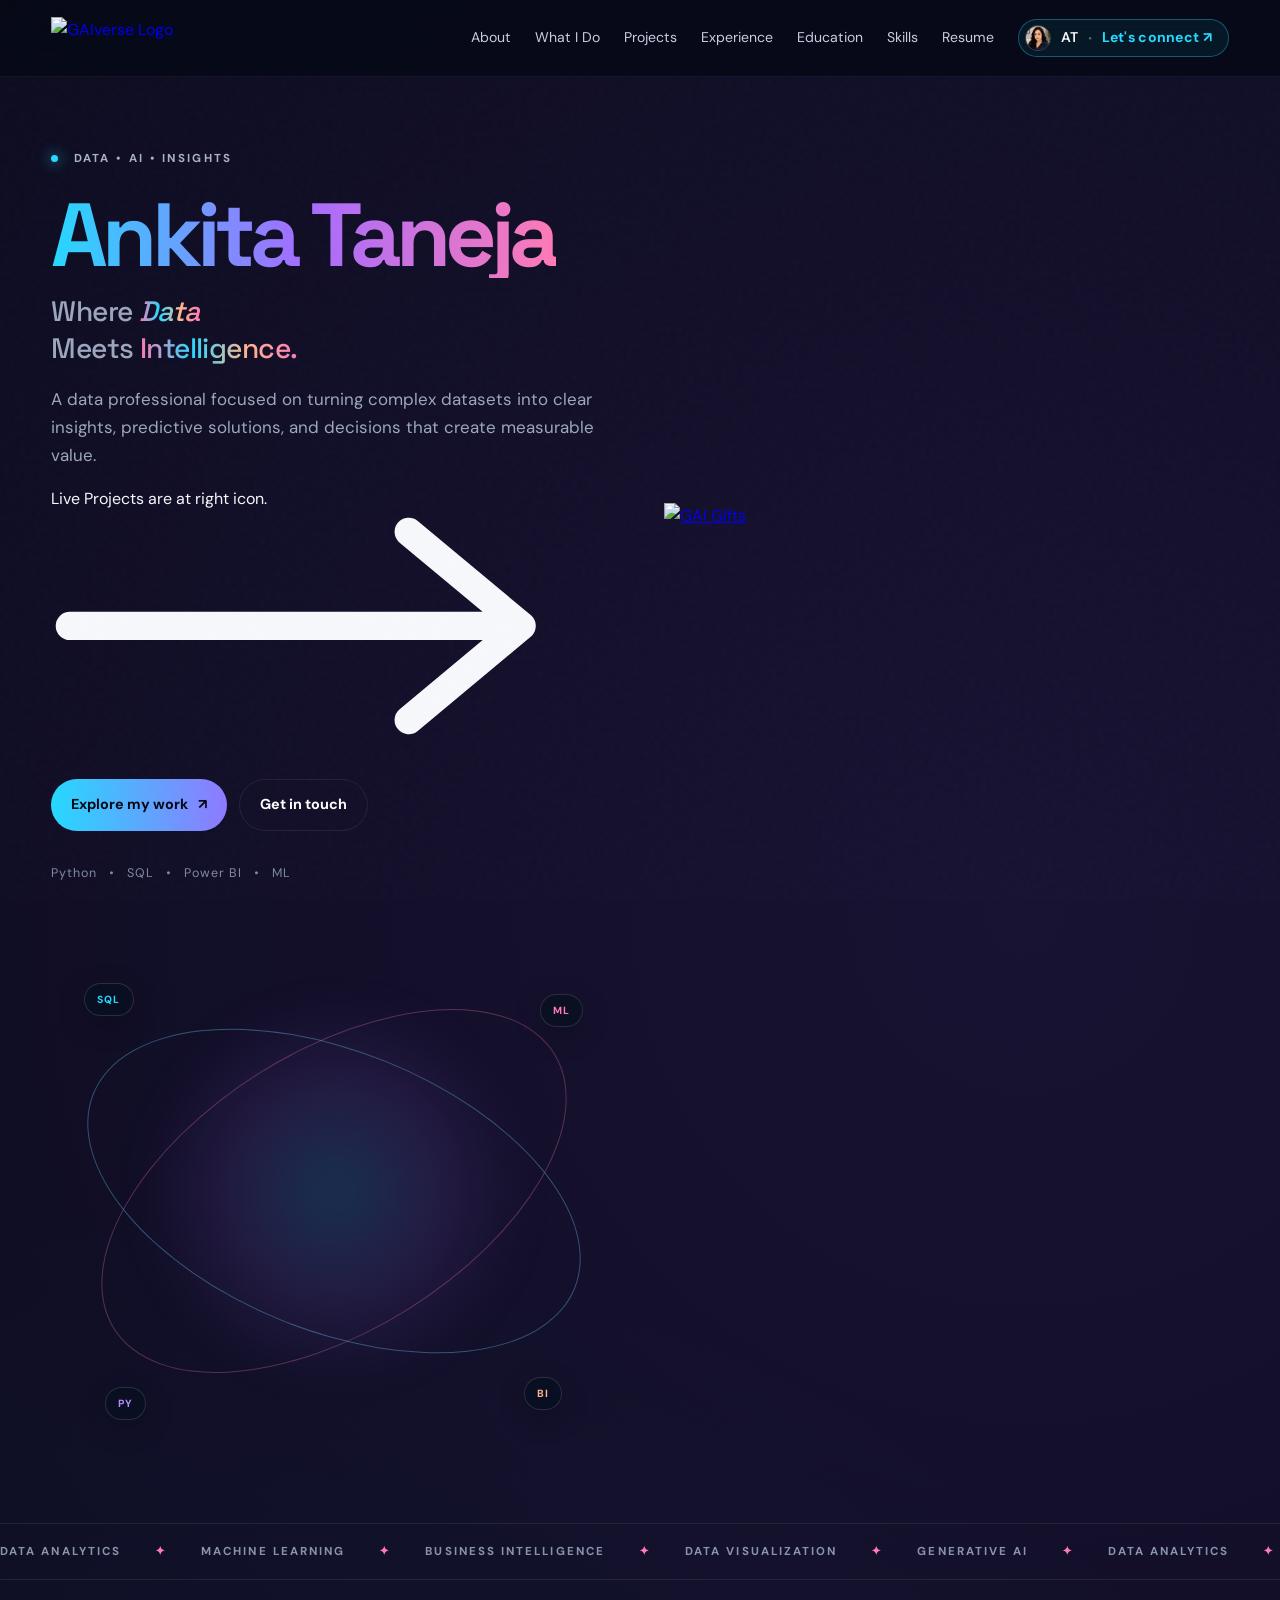
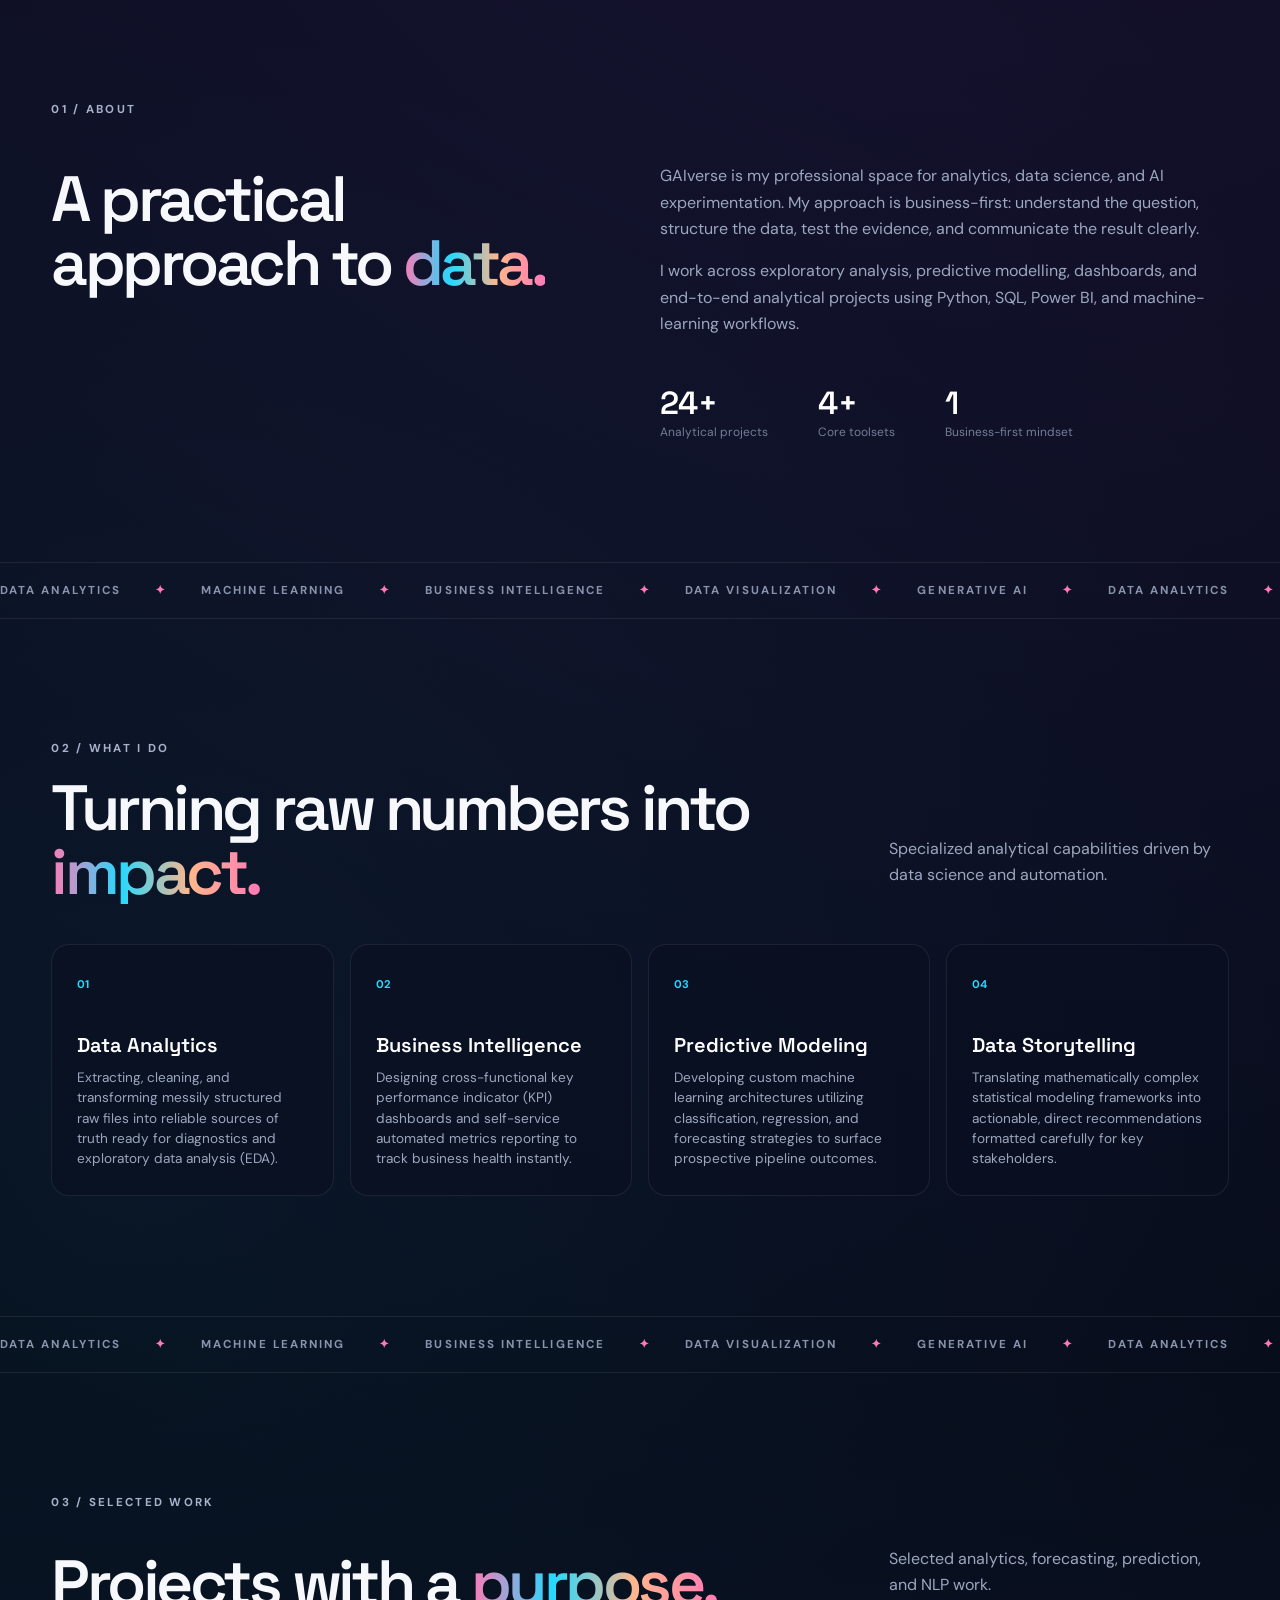
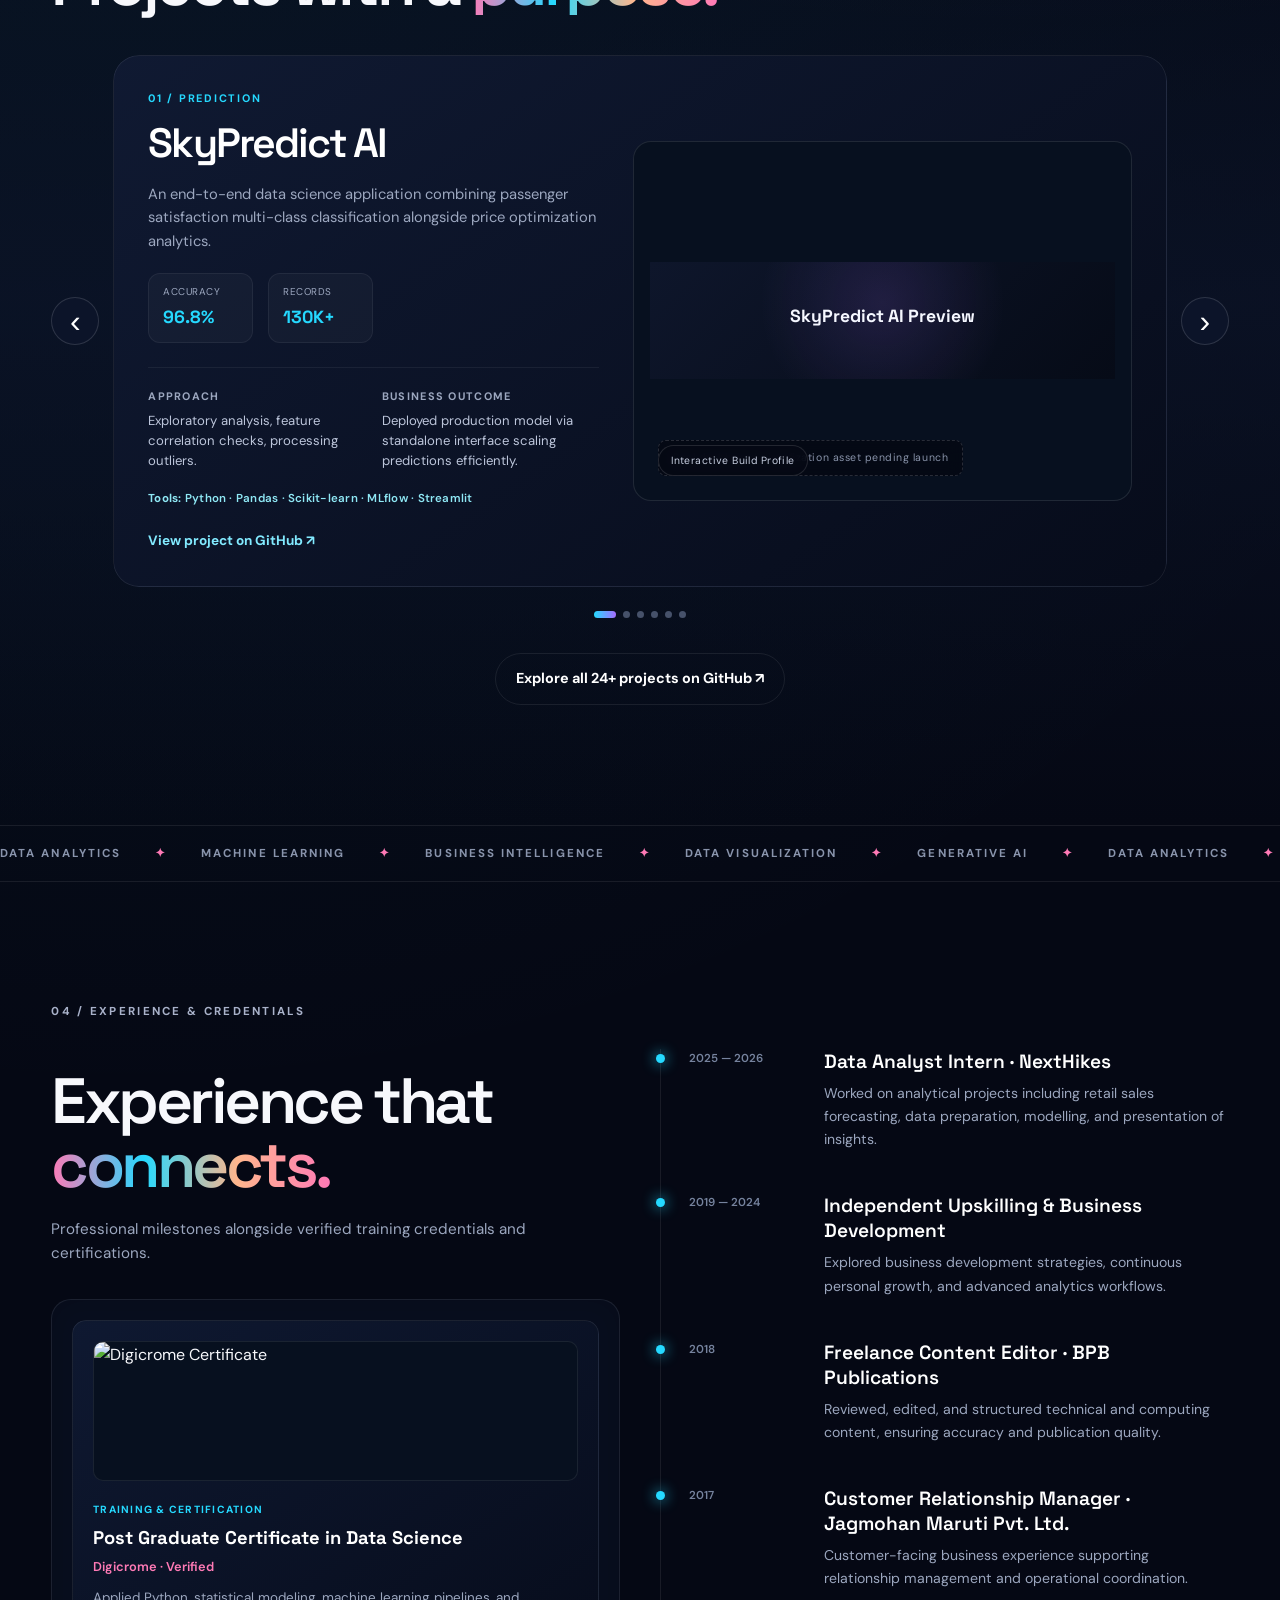
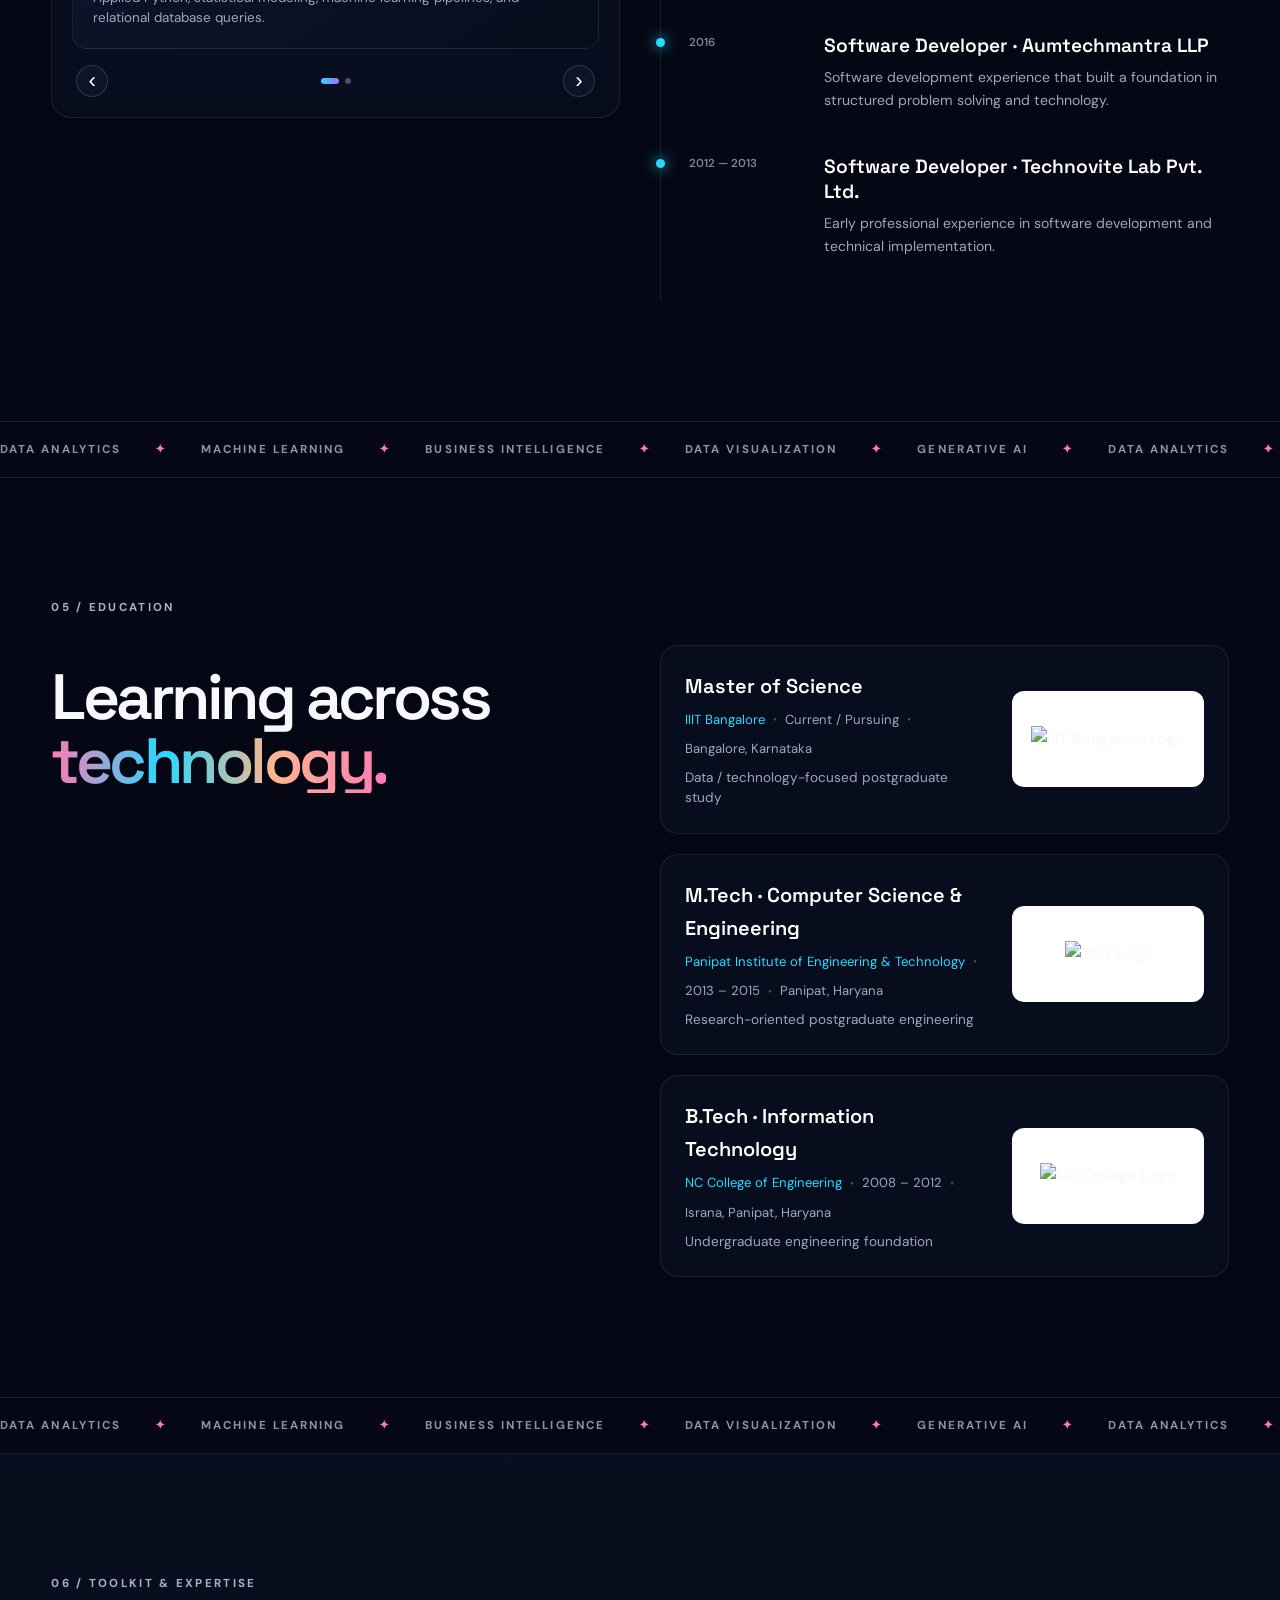
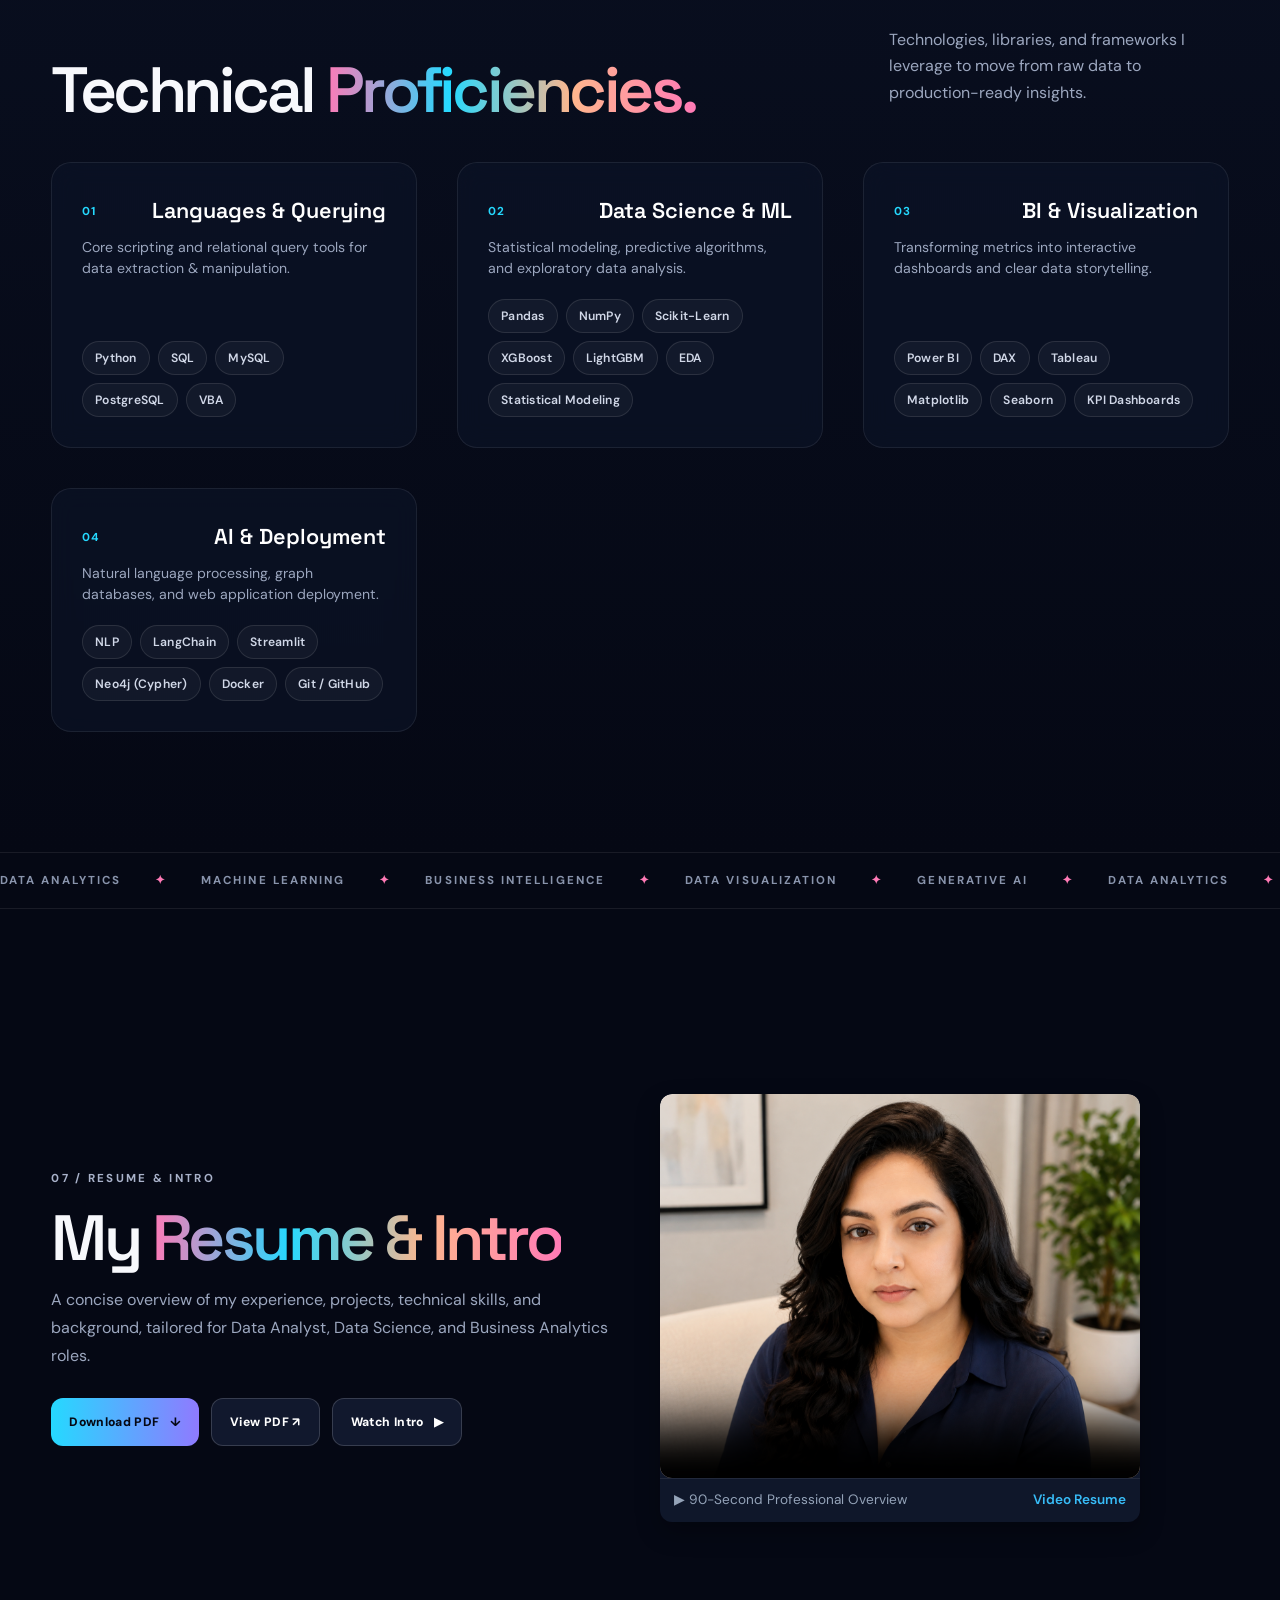
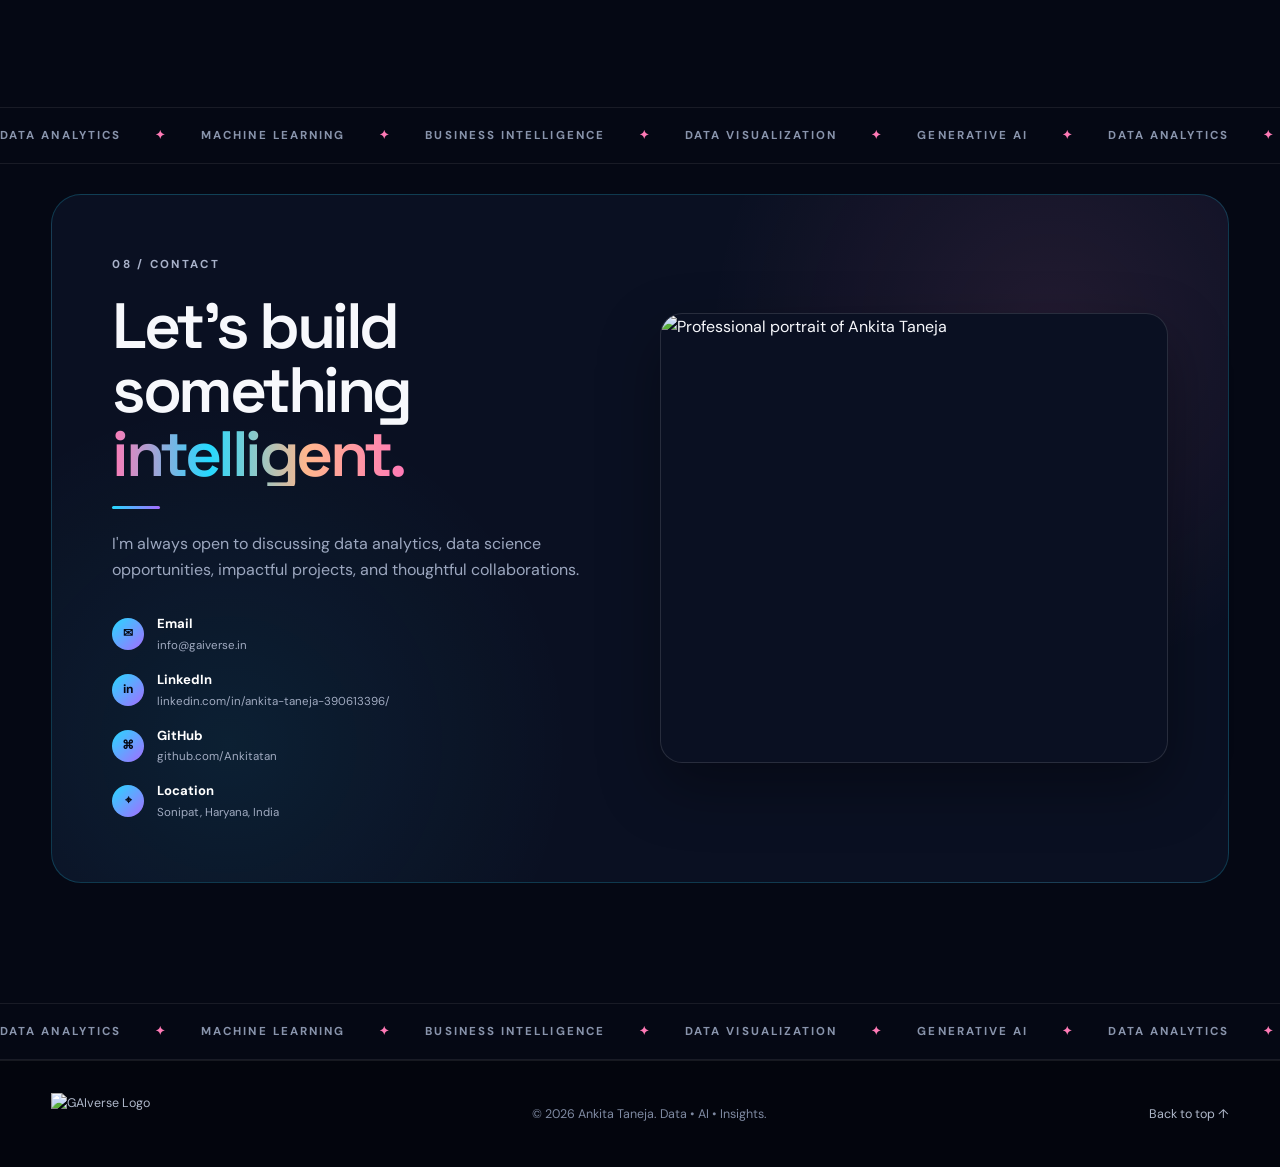
==== mainpage.html @ 0d5dbe92 "Add files via upload" ====
<!doctype html>
<html lang="en">
<head>
  <meta charset="utf-8">
  <meta name="viewport" content="width=device-width, initial-scale=1">
  <title>Ankita Taneja | Data Science & Analytics | GAIverse</title>
  <meta name="description" content="Ankita Taneja — Data Analyst & Data Science professional building 24+ practical analytics, machine learning and business intelligence solutions through GAIverse.">
  <meta name="keywords" content="Ankita Taneja, Data Analyst, Data Scientist, Data Science, Python, SQL, Power BI, Machine Learning, Business Analytics, GAIverse">
  <meta name="author" content="Ankita Taneja">
  <meta name="robots" content="index, follow">
  <link rel="canonical" href="https://gaiverse.in/">
  <meta property="og:type" content="website">
  <meta property="og:title" content="Ankita Taneja | Data Science & Analytics | GAIverse">
  <meta property="og:description" content="Where Data Meets Intelligence — analytics, data science and AI projects by Ankita Taneja.">
  <meta property="og:url" content="https://gaiverse.in/">
  <meta property="og:site_name" content="GAIverse">
  <link rel="icon" href="favicon.svg" type="image/svg+xml">
  <link rel="preconnect" href="https://fonts.googleapis.com">
  <link rel="preconnect" href="https://fonts.gstatic.com" crossorigin>
  <link href="https://fonts.googleapis.com/css2?family=DM+Sans:wght@400;500;600;700&family=Space+Grotesk:wght@400;500;600;700&display=swap" rel="stylesheet">
  <link rel="stylesheet" href="style.css">

  <script type="application/ld+json">
  {
    "@context": "https://schema.org",
    "@type": "Person",
    "name": "Ankita Taneja",
    "url": "https://gaiverse.in/",
    "jobTitle": "Data Analyst & Data Science Professional",
    "headline": "Ankita Taneja | Data Science & Analytics | GAIverse",
    "sameAs": [
      "https://github.com/Ankitatan",
      "https://www.linkedin.com/in/ankita-taneja-390613396/"
    ],
    "knowsAbout": ["Data Analytics", "Data Science", "Python", "SQL", "Power BI", "Machine Learning", "Data Visualization", "Business Analytics"]
  }
  </script>
</head>

<body>
  <div class="noise"></div>

  <!-- Header Navigation -->
  <header class="nav-wrap">
    <nav class="nav container">
      <a class="brand-logo-link" href="#home" aria-label="GAIverse home">
        <img src="assets/gaiverse-wordmark.png" alt="GAIverse Logo" class="brand-logo-img">
      </a>

      <button class="menu-toggle" aria-label="Open menu">☰</button>

      <div class="nav-links">
        <a href="#about">About</a>
        <a href="#services">What I Do</a>
        <a href="#projects">Projects</a>
        <a href="#experience">Experience</a>
        <a href="#education">Education</a>
        <a href="#skills">Skills</a>
        <a href="#resume">Resume</a>

        <!-- Merged Avatar & Connect Button -->
        <a href="#contact" class="nav-connect-pill" aria-label="Connect with Ankita Taneja">
          <img src="ankita-profile.png" alt="Ankita Taneja" class="nav-avatar">
          <span class="nav-user-name">AT</span>
          <span class="nav-divider">•</span>
          <span class="nav-action-label">Let's connect ↗</span>
        </a>
      </div>
    </nav>
  </header>

  <main id="home">
    <!-- Hero Section -->
    <section class="hero container">
      <div class="hero-copy">
        <div class="eyebrow"><span class="pulse"></span> DATA • AI • INSIGHTS</div>
        <h1><span>Ankita Taneja</span></h1>
        <h2>Where <span><i>Data</i></span><br>Meets <span><em>Intelligence.</em></span></h2>
        <p class="hero-lead">
          A data professional focused on turning complex datasets into clear insights, predictive solutions, and decisions that create measurable value.
        </p>
<p class="hero-lead1">
    
    <span>Live Projects are at right icon.</span>
    <span class="project-arrow">
        <svg viewBox="0 0 30 12" xmlns="http://www.w3.org/2000/svg" aria-hidden="true">
            <path d="M1 6 H24 M19 1 L25 6 L19 11"
                  fill="none"
                  stroke="currentColor"
                  stroke-width="1.5"
                  stroke-linecap="round"
                  stroke-linejoin="round"/>
        </svg>
    </span>
</p>
<div class="hero-actions">
          <a class="button primary" href="#projects">Explore my work <span>↗</span></a>
          <a class="button secondary" href="#contact">Get in touch</a>
        </div>
        <div class="hero-meta">
          <span>Python</span><i>•</i><span>SQL</span><i>•</i><span>Power BI</span><i>•</i><span>ML</span>
        </div>
      </div>


    <!-- GAI Gifts Side Button -->
<a href="http://localhost:8501"
   class="gai-gifts-side-btn"
   target="_blank"
   rel="noopener noreferrer">

    <img src="assets/gift-card.gif" alt="GAI Gifts">
</a>

      <!-- Hero Visual -->
      <div class="hero-visual" aria-label="GAIverse data intelligence visual">
        <div class="glow"></div>
        <img src="assets/ankita-portrait.png" alt="Ankita Taneja" class="hero-portrait-layer">
        <div class="data-orbit orbit-one"></div>
        <div class="data-orbit orbit-two"></div>
        <div class="data-node node-1">SQL</div>
        <div class="data-node node-2">ML</div>
        <div class="data-node node-3">BI</div>
        <div class="data-node node-4">PY</div>
      </div>
    </section>

    <!-- Ticker -->
    <section class="ticker">
      <div class="ticker-inner">
        <span>DATA ANALYTICS</span><b>✦</b><span>MACHINE LEARNING</span><b>✦</b><span>BUSINESS INTELLIGENCE</span><b>✦</b><span>DATA VISUALIZATION</span><b>✦</b><span>GENERATIVE AI</span><b>✦</b>
        <span>DATA ANALYTICS</span><b>✦</b><span>MACHINE LEARNING</span><b>✦</b><span>BUSINESS INTELLIGENCE</span><b>✦</b><span>DATA VISUALIZATION</span><b>✦</b><span>GENERATIVE AI</span>
      </div>
    </section>

    <!-- 01: About -->
    <section id="about" class="section container">
      <div class="section-label">01 / ABOUT</div>
      <div class="two-col">
        <div>
          <h2>A practical approach to <span>data.</span></h2>
        </div>
        <div class="about-copy">
          <p>GAIverse is my professional space for analytics, data science, and AI experimentation. My approach is business-first: understand the question, structure the data, test the evidence, and communicate the result clearly.</p>
          <p>I work across exploratory analysis, predictive modelling, dashboards, and end-to-end analytical projects using Python, SQL, Power BI, and machine-learning workflows.</p>
          <div class="stats">
            <div><strong>24+</strong><span>Analytical projects</span></div>
            <div><strong>4+</strong><span>Core toolsets</span></div>
            <div><strong>1</strong><span>Business-first mindset</span></div>
          </div>
        </div>
      </div>
    </section>

    <!-- Ticker -->
    <section class="ticker">
      <div class="ticker-inner">
        <span>DATA ANALYTICS</span><b>✦</b><span>MACHINE LEARNING</span><b>✦</b><span>BUSINESS INTELLIGENCE</span><b>✦</b><span>DATA VISUALIZATION</span><b>✦</b><span>GENERATIVE AI</span><b>✦</b>
        <span>DATA ANALYTICS</span><b>✦</b><span>MACHINE LEARNING</span><b>✦</b><span>BUSINESS INTELLIGENCE</span><b>✦</b><span>DATA VISUALIZATION</span><b>✦</b><span>GENERATIVE AI</span>
      </div>
    </section>

    <!-- 02: What I Do -->
    <section id="services" class="section container">
      <div class="section-label">02 / WHAT I DO</div>
      <div class="section-heading">
        <h2>Turning raw numbers into <span>impact.</span></h2>
        <p>Specialized analytical capabilities driven by data science and automation.</p>
      </div>
      <div class="skill-grid">
        <div class="skill-card"><small>01</small><h3>Data Analytics</h3><p>Extracting, cleaning, and transforming messily structured raw files into reliable sources of truth ready for diagnostics and exploratory data analysis (EDA).</p></div>
        <div class="skill-card"><small>02</small><h3>Business Intelligence</h3><p>Designing cross-functional key performance indicator (KPI) dashboards and self-service automated metrics reporting to track business health instantly.</p></div>
        <div class="skill-card"><small>03</small><h3>Predictive Modeling</h3><p>Developing custom machine learning architectures utilizing classification, regression, and forecasting strategies to surface prospective pipeline outcomes.</p></div>
        <div class="skill-card"><small>04</small><h3>Data Storytelling</h3><p>Translating mathematically complex statistical modeling frameworks into actionable, direct recommendations formatted carefully for key stakeholders.</p></div>
      </div>
    </section>

    <!-- Ticker -->
    <section class="ticker">
      <div class="ticker-inner">
        <span>DATA ANALYTICS</span><b>✦</b><span>MACHINE LEARNING</span><b>✦</b><span>BUSINESS INTELLIGENCE</span><b>✦</b><span>DATA VISUALIZATION</span><b>✦</b><span>GENERATIVE AI</span><b>✦</b>
        <span>DATA ANALYTICS</span><b>✦</b><span>MACHINE LEARNING</span><b>✦</b><span>BUSINESS INTELLIGENCE</span><b>✦</b><span>DATA VISUALIZATION</span><b>✦</b><span>GENERATIVE AI</span>
      </div>
    </section>


    <!-- 03: Projects -->
    <section id="projects" class="section projects-section">
      <div class="container">
        <div class="section-label">03 / SELECTED WORK</div>
        <div class="section-heading">
          <h2>Projects with a <span>purpose.</span></h2>
          <p>Selected analytics, forecasting, prediction, and NLP work.</p>
        </div>
        <div class="project-carousel" aria-label="Project details and dashboard screenshots">
          <button class="carousel-btn prev" id="projectPrevBtn" type="button" aria-label="Previous project">‹</button>
          <div class="carousel-viewport">
            <div class="carousel-track">
              <article class="project-slide project-split" id="dynamic-project-container">
                <!-- Injected via JavaScript -->
              </article>
            </div>
          </div>
          <button class="carousel-btn next" id="projectNextBtn" type="button" aria-label="Next project">›</button>
        </div>
        <div class="carousel-dots" id="projectDots" aria-label="Choose project"></div>

        <div style="text-align: center; margin-top: 35px;">
          <a class="button secondary" href="https://github.com/Ankitatan?tab=repositories" target="_blank" rel="noopener">
            Explore all 24+ projects on GitHub ↗
          </a>
        </div>
      </div>
    </section>

    <!-- Ticker -->
    <section class="ticker">
      <div class="ticker-inner">
        <span>DATA ANALYTICS</span><b>✦</b><span>MACHINE LEARNING</span><b>✦</b><span>BUSINESS INTELLIGENCE</span><b>✦</b><span>DATA VISUALIZATION</span><b>✦</b><span>GENERATIVE AI</span><b>✦</b>
        <span>DATA ANALYTICS</span><b>✦</b><span>MACHINE LEARNING</span><b>✦</b><span>BUSINESS INTELLIGENCE</span><b>✦</b><span>DATA VISUALIZATION</span><b>✦</b><span>GENERATIVE AI</span>
      </div>
    </section>


    <!-- 04: Experience & Credentials -->
    <section id="experience" class="section container">
      <div class="section-label">04 / EXPERIENCE & CREDENTIALS</div>
      <div class="experience-layout">
        <!-- Left Column: Certifications Carousel -->
        <div class="cert-side-pane">
          <h2>Experience that <span>connects.</span></h2>
          <p class="cert-intro-text">Professional milestones alongside verified training credentials and certifications.</p>

          <div class="cert-mini-carousel">
            <div class="cert-carousel-viewport">
              <div class="cert-carousel-track">
                
                <!-- Slide 1: Digicrome -->
                <div class="cert-slide">
                  <div class="cert-card-preview">
                    <div class="cert-img-frame">
                      <img src="images/DataScience.png" alt="Digicrome Certificate" class="cert-preview-img">
                    </div>
                    <span class="cert-badge">TRAINING & CERTIFICATION</span>
                    <h3>Post Graduate Certificate in Data Science</h3>
                    <div class="cert-issuer-line">Digicrome · Verified</div>
                    <p>Applied Python, statistical modeling, machine learning pipelines, and relational database queries.</p>
                  </div>
                </div>

                <!-- Slide 2: NextHikes IT Solutions -->
                <div class="cert-slide">
                  <div class="cert-card-preview">
                    <div class="cert-img-frame">
                      <img src="images/nexthikes.png" alt="NextHikes IT Solutions Certificate" class="cert-preview-img">
                    </div>
                    <span class="cert-badge">TRAINING & CERTIFICATION</span>
                    <h3>Data Science Certification</h3>
                    <div class="cert-issuer-line">NextHikes IT Solutions · Verified</div>
                    <p>Business reporting, exploratory data analysis, predictive modeling workflows, and dashboard engineering.</p>
                  </div>
                </div>

              </div>
            </div>

            <!-- Controls -->
            <div class="cert-carousel-controls">
              <button class="cert-btn prev-cert" id="certPrevBtn" type="button" aria-label="Previous">‹</button>
              <div class="cert-dots" id="certDots">
                <button class="cert-dot active" type="button" data-index="0" aria-label="Slide 1"></button>
                <button class="cert-dot" type="button" data-index="1" aria-label="Slide 2"></button>
              </div>
              <button class="cert-btn next-cert" id="certNextBtn" type="button" aria-label="Next">›</button>
            </div>
          </div>
        </div>

        <!-- Right Column: Career Timeline -->
        <div class="timeline">
          <div class="timeline-item">
            <span class="date">2025 — 2026</span>
            <div>
              <h3>Data Analyst Intern · NextHikes</h3>
              <p>Worked on analytical projects including retail sales forecasting, data preparation, modelling, and presentation of insights.</p>
            </div>
          </div>
          <div class="timeline-item">
            <span class="date">2019 — 2024</span>
            <div>
              <h3>Independent Upskilling & Business Development</h3>
              <p>Explored business development strategies, continuous personal growth, and advanced analytics workflows.</p>
            </div>
          </div>
          <div class="timeline-item">
            <span class="date">2018</span>
            <div>
              <h3>Freelance Content Editor · BPB Publications</h3>
              <p>Reviewed, edited, and structured technical and computing content, ensuring accuracy and publication quality.</p>
            </div>
          </div>
          <div class="timeline-item">
            <span class="date">2017</span>
            <div>
              <h3>Customer Relationship Manager · Jagmohan Maruti Pvt. Ltd.</h3>
              <p>Customer-facing business experience supporting relationship management and operational coordination.</p>
            </div>
          </div>
          <div class="timeline-item">
            <span class="date">2016</span>
            <div>
              <h3>Software Developer · Aumtechmantra LLP</h3>
              <p>Software development experience that built a foundation in structured problem solving and technology.</p>
            </div>
          </div>
          <div class="timeline-item">
            <span class="date">2012 — 2013</span>
            <div>
              <h3>Software Developer · Technovite Lab Pvt. Ltd.</h3>
              <p>Early professional experience in software development and technical implementation.</p>
            </div>
          </div>
        </div>
      </div>
    </section>

<!-- Ticker -->
    <section class="ticker">
      <div class="ticker-inner">
        <span>DATA ANALYTICS</span><b>✦</b><span>MACHINE LEARNING</span><b>✦</b><span>BUSINESS INTELLIGENCE</span><b>✦</b><span>DATA VISUALIZATION</span><b>✦</b><span>GENERATIVE AI</span><b>✦</b>
        <span>DATA ANALYTICS</span><b>✦</b><span>MACHINE LEARNING</span><b>✦</b><span>BUSINESS INTELLIGENCE</span><b>✦</b><span>DATA VISUALIZATION</span><b>✦</b><span>GENERATIVE AI</span>
      </div>
    </section>



    <!-- 05: Education -->
    <section id="education" class="section education container">
      <div class="section-label">05 / EDUCATION</div>
      <div class="education-grid">
        <div>
          <h2>Learning across <span>technology.</span></h2>
        </div>
        <div class="edu-table">
          <!-- Row 1: IIIT Bangalore -->
          <div class="edu-row">
            <div class="edu-left-cell">
              <h3 class="edu-degree">Master of Science</h3>
              <div class="edu-meta-line">
                <span class="edu-college">IIIT Bangalore</span>
                <span class="edu-sep">•</span>
                <span class="edu-batch">Current / Pursuing</span>
                <span class="edu-sep">•</span>
                <span class="edu-loc">Bangalore, Karnataka</span>
              </div>
              <p class="edu-desc">Data / technology-focused postgraduate study</p>
            </div>
            <div class="edu-right-cell">
              <div class="edu-logo-wrapper">
                <img src="assets/iiitb-logo.png" alt="IIIT Bangalore Logo" class="edu-inst-logo">
              </div>
            </div>
          </div>

          <!-- Row 2: M.Tech -->
          <div class="edu-row">
            <div class="edu-left-cell">
              <h3 class="edu-degree">M.Tech · Computer Science & Engineering</h3>
              <div class="edu-meta-line">
                <span class="edu-college">Panipat Institute of Engineering & Technology</span>
                <span class="edu-sep">•</span>
                <span class="edu-batch">2013 – 2015</span>
                <span class="edu-sep">•</span>
                <span class="edu-loc">Panipat, Haryana</span>
              </div>
              <p class="edu-desc">Research-oriented postgraduate engineering</p>
            </div>
            <div class="edu-right-cell">
              <div class="edu-logo-wrapper">
                <img src="assets/piet-logo.png" alt="PIET Logo" class="edu-inst-logo">
              </div>
            </div>
          </div>

          <!-- Row 3: B.Tech -->
          <div class="edu-row">
            <div class="edu-left-cell">
              <h3 class="edu-degree">B.Tech · Information Technology</h3>
              <div class="edu-meta-line">
                <span class="edu-college">NC College of Engineering</span>
                <span class="edu-sep">•</span>
                <span class="edu-batch">2008 – 2012</span>
                <span class="edu-sep">•</span>
                <span class="edu-loc">Israna, Panipat, Haryana</span>
              </div>
              <p class="edu-desc">Undergraduate engineering foundation</p>
            </div>
            <div class="edu-right-cell">
              <div class="edu-logo-wrapper">
                <img src="assets/NCIT-logo.png" alt="NC College Logo" class="edu-inst-logo">
              </div>
            </div>
          </div>
        </div>
      </div>
    </section>

    <!-- Ticker -->
    <section class="ticker">
      <div class="ticker-inner">
        <span>DATA ANALYTICS</span><b>✦</b><span>MACHINE LEARNING</span><b>✦</b><span>BUSINESS INTELLIGENCE</span><b>✦</b><span>DATA VISUALIZATION</span><b>✦</b><span>GENERATIVE AI</span><b>✦</b>
        <span>DATA ANALYTICS</span><b>✦</b><span>MACHINE LEARNING</span><b>✦</b><span>BUSINESS INTELLIGENCE</span><b>✦</b><span>DATA VISUALIZATION</span><b>✦</b><span>GENERATIVE AI</span>
      </div>
    </section>


    <!-- 06: Toolkit & Expertise -->
    <section id="skills" class="section skills-section">
      <div class="container">
        <div class="section-label">06 / TOOLKIT & EXPERTISE</div>
        <div class="section-heading">
          <h2>Technical <span>Proficiencies.</span></h2>
          <p>Technologies, libraries, and frameworks I leverage to move from raw data to production-ready insights.</p>
        </div>

        <div class="skills-category-grid">
          <!-- Card 1: Programming & Querying -->
          <div class="skill-category-card">
            <div class="card-top-header">
              <span class="skill-index">01</span>
              <h3>Languages & Querying</h3>
            </div>
            <p class="skill-card-sub">Core scripting and relational query tools for data extraction & manipulation.</p>
            <div class="skill-tags-wrap">
              <span class="skill-pill">Python</span>
              <span class="skill-pill">SQL</span>
              <span class="skill-pill">MySQL</span>
              <span class="skill-pill">PostgreSQL</span>
              <span class="skill-pill">VBA</span>
            </div>
          </div>

          <!-- Card 2: Data Science & Machine Learning -->
          <div class="skill-category-card">
            <div class="card-top-header">
              <span class="skill-index">02</span>
              <h3>Data Science & ML</h3>
            </div>
            <p class="skill-card-sub">Statistical modeling, predictive algorithms, and exploratory data analysis.</p>
            <div class="skill-tags-wrap">
              <span class="skill-pill">Pandas</span>
              <span class="skill-pill">NumPy</span>
              <span class="skill-pill">Scikit-Learn</span>
              <span class="skill-pill">XGBoost</span>
              <span class="skill-pill">LightGBM</span>
              <span class="skill-pill">EDA</span>
              <span class="skill-pill">Statistical Modeling</span>
            </div>
          </div>

          <!-- Card 3: Business Intelligence & Visualization -->
          <div class="skill-category-card">
            <div class="card-top-header">
              <span class="skill-index">03</span>
              <h3>BI & Visualization</h3>
            </div>
            <p class="skill-card-sub">Transforming metrics into interactive dashboards and clear data storytelling.</p>
            <div class="skill-tags-wrap">
              <span class="skill-pill">Power BI</span>
              <span class="skill-pill">DAX</span>
              <span class="skill-pill">Tableau</span>
              <span class="skill-pill">Matplotlib</span>
              <span class="skill-pill">Seaborn</span>
              <span class="skill-pill">KPI Dashboards</span>
            </div>
          </div>

          <!-- Card 4: AI, Deployments & Frameworks -->
          <div class="skill-category-card">
            <div class="card-top-header">
              <span class="skill-index">04</span>
              <h3>AI & Deployment</h3>
            </div>
            <p class="skill-card-sub">Natural language processing, graph databases, and web application deployment.</p>
            <div class="skill-tags-wrap">
              <span class="skill-pill">NLP</span>
              <span class="skill-pill">LangChain</span>
              <span class="skill-pill">Streamlit</span>
              <span class="skill-pill">Neo4j (Cypher)</span>
              <span class="skill-pill">Docker</span>
              <span class="skill-pill">Git / GitHub</span>
            </div>
          </div>
        </div>
      </div>
    </section>

    <!-- Ticker -->
    <section class="ticker">
      <div class="ticker-inner">
        <span>DATA ANALYTICS</span><b>✦</b><span>MACHINE LEARNING</span><b>✦</b><span>BUSINESS INTELLIGENCE</span><b>✦</b><span>DATA VISUALIZATION</span><b>✦</b><span>GENERATIVE AI</span><b>✦</b>
        <span>DATA ANALYTICS</span><b>✦</b><span>MACHINE LEARNING</span><b>✦</b><span>BUSINESS INTELLIGENCE</span><b>✦</b><span>DATA VISUALIZATION</span><b>✦</b><span>GENERATIVE AI</span>
      </div>
    </section>


    <!-- 07: Resume & Video Introduction -->
    <section id="resume" class="section resume-section">
      <div class="container resume-card">
        <div class="resume-copy">
          <div class="section-label">07 / RESUME & INTRO</div>
          <h2>My <span>Resume & Intro</span></h2>
          <p>A concise overview of my experience, projects, technical skills, and background, tailored for Data Analyst, Data Science, and Business Analytics roles.</p>
          
          <div class="resume-actions">
            <a class="primary-btn" href="Ankita-Taneja-Resume.pdf" download>Download PDF <span>↓</span></a>
            <a class="secondary-btn" href="Ankita-Taneja-Resume.pdf" target="_blank" rel="noopener">View PDF ↗</a>
            <a class="secondary-btn" href="#video-resume">Watch Intro <span>▶</span></a>
          </div>
        </div>

        <!-- Video Resume Container -->
        <div class="video-resume-wrapper" id="video-resume" style="max-width: 480px; width: 100%; border-radius: 12px; overflow: hidden; background: #0f172a; box-shadow: 0 10px 25px rgba(0,0,0,0.3);">
          <video controls poster="ankita-profile.png" style="width: 100%; height: auto; display: block; border-radius: 12px;">
            <source src="assets/video-resume.mp4" type="video/mp4">
            Your browser does not support the video tag.
          </video>
          <div style="padding: 10px 14px; font-size: 0.85rem; color: #94a3b8; display: flex; justify-content: space-between; align-items: center; border-top: 1px solid rgba(255,255,255,0.08);">
            <span>▶ 90-Second Professional Overview</span>
            <span style="font-weight: 600; color: #38bdf8;">Video Resume</span>
          </div>
        </div>
      </div>
    </section>

    <!-- Ticker -->
    <section class="ticker">
      <div class="ticker-inner">
        <span>DATA ANALYTICS</span><b>✦</b><span>MACHINE LEARNING</span><b>✦</b><span>BUSINESS INTELLIGENCE</span><b>✦</b><span>DATA VISUALIZATION</span><b>✦</b><span>GENERATIVE AI</span><b>✦</b>
        <span>DATA ANALYTICS</span><b>✦</b><span>MACHINE LEARNING</span><b>✦</b><span>BUSINESS INTELLIGENCE</span><b>✦</b><span>DATA VISUALIZATION</span><b>✦</b><span>GENERATIVE AI</span>
      </div>
    </section>

    <!-- 08: Contact -->
    <section id="contact" class="section contact-section">
      <div class="container contact-card">
        <div class="contact-copy">
          <div class="section-label">08 / CONTACT</div>
          <h2>Let's build something <span>intelligent.</span></h2>
          <div class="contact-rule"></div>
          <p>I'm always open to discussing data analytics, data science opportunities, impactful projects, and thoughtful collaborations.</p>
          <div class="contact-details">
            <a href="mailto:info@gaiverse.in"><span class="contact-icon">✉</span><span><b>Email</b><small>info@gaiverse.in</small></span></a>
            <a href="https://www.linkedin.com/in/ankita-taneja-390613396/" target="_blank" rel="noopener"><span class="contact-icon">in</span><span><b>LinkedIn</b><small>linkedin.com/in/ankita-taneja-390613396/</small></span></a>
            <a href="https://github.com/Ankitatan" target="_blank" rel="noopener"><span class="contact-icon">⌘</span><span><b>GitHub</b><small>github.com/Ankitatan</small></span></a>
            <div><span class="contact-icon">⌖</span><span><b>Location</b><small>Sonipat, Haryana, India</small></span></div>
          </div>
        </div>
        <div class="contact-photo-wrap">
          <img class="contact-photo" src="assets/W.png" alt="Professional portrait of Ankita Taneja" loading="lazy">
        </div>
      </div>
    </section>
  </main>

  <!-- Ticker -->
    <section class="ticker">
      <div class="ticker-inner">
        <span>DATA ANALYTICS</span><b>✦</b><span>MACHINE LEARNING</span><b>✦</b><span>BUSINESS INTELLIGENCE</span><b>✦</b><span>DATA VISUALIZATION</span><b>✦</b><span>GENERATIVE AI</span><b>✦</b>
        <span>DATA ANALYTICS</span><b>✦</b><span>MACHINE LEARNING</span><b>✦</b><span>BUSINESS INTELLIGENCE</span><b>✦</b><span>DATA VISUALIZATION</span><b>✦</b><span>GENERATIVE AI</span>
      </div>
    </section>

    
  <!-- Footer -->
  <footer class="footer">
    <div class="container footer-inner">
      <a class="brand-logo-link" href="#home" aria-label="GAIverse home">
        <img src="assets/gaiverse-wordmark.png" alt="GAIverse Logo" class="brand-logo-img" style="height: 30px;">
      </a>
      <p>© <span id="year"></span> Ankita Taneja. Data • AI • Insights.</p>
      <a href="#home">Back to top ↑</a>
    </div>
  </footer>

  <!-- Certificate Lightbox Modal -->
  <div id="certModal" class="cert-modal" aria-hidden="true">
    <span class="cert-modal-close" id="certModalClose">&times;</span>
    <img class="cert-modal-content" id="certModalImg" alt="Enlarged Certificate">
  </div>

  <script src="script.js"></script>
</body>
</html>
---- style.css ----
:root {
  --bg: #050814;
  --bg2: #0a1022;
  --card: #0c1429;
  --text: #f7f8fc;
  --muted: #9ca7bf;
  --cyan: #25d9ff;
  --purple: #a56cff;
  --pink: #ff7ab6;
  --peach: #ffb68d;
  --orange: #ff7ab6;
  --yellow: #ffb68d;
  --accent: #25d9ff;
  --line: rgba(255, 255, 255, 0.08);
  --max: 1180px;
  --radius: 24px;
}

* {
  box-sizing: border-box;
}

html {
  scroll-behavior: smooth;
}

body {
  margin: 0;
  background: 
    radial-gradient(circle at 80% 10%, rgba(115, 65, 190, 0.18), transparent 28%),
    radial-gradient(circle at 10% 30%, rgba(25, 188, 220, 0.08), transparent 24%),
    var(--bg);
  color: var(--text);
  font-family: "DM Sans", sans-serif;
  line-height: 1.65;
}

.noise {
  position: fixed;
  inset: 0;
  pointer-events: none;
  opacity: 0.025;
  background-image: url("data:image/svg+xml,%3Csvg viewBox='0 0 180 180' xmlns='http://www.w3.org/2000/svg'%3E%3Cfilter id='n'%3E%3CfeTurbulence type='fractalNoise' baseFrequency='.9' numOctaves='4' stitchTiles='stitch'/%3E%3C/filter%3E%3Crect width='100%25' height='100%25' filter='url(%23n)' opacity='.8'/%3E%3C/svg%3E");
}

.container {
  width: min(calc(100% - 40px), var(--max));
  margin: auto;
}

.section {
  padding: 120px 0;
}

.two-col,
.experience-layout,
.education-grid {
  display: grid;
  grid-template-columns: 0.9fr 1.1fr;
  gap: 80px;
  margin-top: 28px;
}

.section h2 {
  font: 600 clamp(2.5rem, 5vw, 4.3rem) / 1 "Space Grotesk", sans-serif;
  letter-spacing: -0.055em;
  margin: 20px 0;
}

.eyebrow,
.section-label {
  font-size: 0.72rem;
  letter-spacing: 0.2em;
  color: #a9b2ca;
  font-weight: 700;
}

.pulse {
  display: inline-block;
  width: 7px;
  height: 7px;
  border-radius: 50%;
  background: var(--cyan);
  box-shadow: 0 0 14px var(--cyan);
  margin-right: 10px;
}

/* ==========================================================================
   Navigation
   ========================================================================== */
.nav-wrap {
  position: sticky;
  top: 0;
  z-index: 50;
  background: rgba(5, 8, 20, 0.76);
  backdrop-filter: blur(18px);
  border-bottom: 1px solid rgba(255, 255, 255, 0.06);
}

.nav {
  height: 76px;
  display: flex;
  align-items: center;
  justify-content: space-between;
}

.brand-logo-link {
  display: flex;
  align-items: center;
  text-decoration: none;
  height: 100%;
}

.brand-logo-img {
  height: 42px !important;
  width: auto !important;
  max-width: 220px;
  object-fit: contain;
  display: block;
}

.nav-links {
  display: flex;
  gap: 24px;
  align-items: center;
}

.nav-links a {
  color: #c7cee0;
  text-decoration: none;
  font-size: 0.88rem;
  transition: color 0.2s ease;
}

.nav-links a:hover {
  color: #ffffff;
}

/* Merged Avatar + CTA Pill Button */
.nav-connect-pill {
  display: inline-flex;
  align-items: center;
  gap: 10px;
  padding: 5px 16px 5px 6px;
  background: rgba(37, 217, 255, 0.08);
  border: 1px solid rgba(37, 217, 255, 0.35);
  border-radius: 999px;
  text-decoration: none;
  color: #ffffff;
  font-size: 0.82rem;
  font-weight: 500;
  backdrop-filter: blur(8px);
  transition: all 0.25s ease;
}

.nav-connect-pill:hover {
  background: rgba(37, 217, 255, 0.18);
  border-color: var(--cyan);
  box-shadow: 0 0 16px rgba(37, 217, 255, 0.25);
  transform: translateY(-1px);
}

.nav-avatar {
  width: 26px;
  height: 26px;
  border-radius: 50%;
  object-fit: cover;
  border: 1px solid rgba(255, 255, 255, 0.2);
}

.nav-user-name {
  color: #f7f8fc;
  font-weight: 600;
}

.nav-divider {
  color: rgba(255, 255, 255, 0.3);
  font-size: 0.7rem;
}

.nav-action-label {
  color: var(--cyan);
  font-weight: 700;
  letter-spacing: 0.02em;
}

.menu-toggle {
  display: none;
  background: none;
  border: 0;
  color: #fff;
  font-size: 1.4rem;
  cursor: pointer;
}

/* ==========================================================================
   Hero Section
   ========================================================================== */
.hero {
  min-height: 720px;
  display: grid;
  grid-template-columns: 1.05fr 0.95fr;
  gap: 40px;
  align-items: center;
  padding: 80px 0 100px;
  text-align: left;
}

.hero h1 {
  font: 700 clamp(3.6rem, 7vw, 6.5rem) / 0.95 "Space Grotesk", sans-serif;
  letter-spacing: -0.065em;
  margin: 25px 0 15px;
}

.hero h1 em {
  font-style: normal;
  color: var(--cyan);
}

.hero h1 span,
.section h1 span {
  background: linear-gradient(90deg, var(--cyan), var(--purple), var(--pink));
  -webkit-background-clip: text;
  background-clip: text;
  -webkit-text-fill-color: transparent;
  display: inline-block;
}

.hero h2 {
  font: 500 clamp(1.2rem, 2.2vw, 1.8rem) / 1.3 "Space Grotesk", sans-serif;
  letter-spacing: -0.02em;
  color: var(--muted);
  margin: 0 0 20px;
}

.hero h2 span,
.section h2 span {
  background: linear-gradient(90deg, var(--pink), var(--cyan), var(--yellow), var(--orange));
  -webkit-background-clip: text;
  background-clip: text;
  -webkit-text-fill-color: transparent;
  display: inline-block;
}

.hero h2 em {
  font-style: normal;
  color: var(--cyan);
}

.hero-lead {
  max-width: 650px;
  color: var(--muted);
  font-size: 1.06rem;
  margin: 0;
}

.hero-lead strong {
  color: #fff;
}

.hero-actions {
  display: flex;
  justify-content: flex-start;
  gap: 12px;
  margin: 32px 0;
}

.button {
  display: inline-flex;
  align-items: center;
  gap: 10px;
  text-decoration: none;
  border-radius: 999px;
  padding: 13px 20px;
  font-weight: 700;
  font-size: 0.9rem;
  transition: transform 0.25s ease;
}

.button.primary {
  background: linear-gradient(90deg, var(--cyan), #8f7aff);
  color: #050814;
}

.button.secondary {
  border: 1px solid var(--line);
  color: #fff;
}

.button:hover {
  transform: translateY(-2px);
}

.hero-meta {
  display: flex;
  justify-content: flex-start;
  gap: 12px;
  color: #7f8aa4;
  font-size: 0.78rem;
  letter-spacing: 0.08em;
}

/* Hero Visual Orb & Framing */
.hero-visual {
  min-height: 500px;
  position: relative;
  display: grid;
  place-items: center;
  width: 100%;
}

.hero-visual .glow {
  position: absolute;
  width: 380px;
  height: 380px;
  border-radius: 50%;
  background: radial-gradient(circle, rgba(37, 217, 255, 0.18) 0%, rgba(165, 108, 255, 0.12) 40%, transparent 70%);
  filter: blur(25px);
  z-index: 0;
}

.hero-portrait-layer {
  position: absolute;
  top: 50%;
  left: 50%;
  transform: translate(-50%, -50%);
  width: 440px;
  height: 480px;
  object-fit: cover;
  object-position: center 40%;
  opacity: 0.65;
  filter: contrast(1.08) brightness(1.05);
  z-index: 1;
  pointer-events: none;
  -webkit-mask-image: radial-gradient(circle at 50% 50%, rgba(0, 0, 0, 1) 34%, rgba(0, 0, 0, 0) 72%);
  mask-image: radial-gradient(circle at 50% 50%, rgba(0, 0, 0, 1) 34%, rgba(0, 0, 0, 0) 72%);
  transition: opacity 0.3s ease, filter 0.3s ease;
}

.hero-visual:hover .hero-portrait-layer {
  opacity: 0.85;
}

.data-orbit {
  position: absolute;
  border: 1.5px solid rgba(111, 210, 255, 0.35);
  border-radius: 50%;
  width: 520px;
  height: 280px;
  z-index: 2;
  pointer-events: none;
}

.orbit-one {
  transform: rotate(22deg);
}

.orbit-two {
  transform: rotate(-32deg);
  border-color: rgba(255, 122, 182, 0.3);
}

.data-node {
  position: absolute;
  padding: 7px 12px;
  border-radius: 999px;
  background: rgba(9, 16, 34, 0.9);
  border: 1px solid rgba(255, 255, 255, 0.13);
  font-size: 0.65rem;
  font-weight: 700;
  letter-spacing: 0.12em;
  box-shadow: 0 8px 30px rgba(0, 0, 0, 0.2);
  z-index: 2;
}

.node-1 { top: 10%; left: 2%; color: var(--cyan); }
.node-2 { top: 12%; right: 2%; color: var(--pink); }
.node-3 { bottom: 8%; right: 6%; color: var(--peach); }
.node-4 { bottom: 6%; left: 6%; color: #b78cff; }

/* ==========================================================================
   Ticker
   ========================================================================== */
.ticker {
  border-block: 1px solid var(--line);
  overflow: hidden;
  white-space: nowrap;
}

.ticker-inner {
  width: max-content;
  display: flex;
  gap: 34px;
  padding: 18px 0;
  animation: scroll 28s linear infinite;
  color: #8994ac;
  font-size: 0.72rem;
  letter-spacing: 0.18em;
  font-weight: 700;
}

@keyframes scroll {
  to { transform: translateX(-35%); }
}

.ticker b { color: var(--pink); }

/* ==========================================================================
   About & Stats
   ========================================================================== */
.about-copy {
  color: var(--muted);
  font-size: 1rem;
}

.about-copy p { max-width: 650px; }

.stats {
  display: flex;
  gap: 50px;
  margin-top: 45px;
}

.stats div { display: grid; }
.stats strong {
  font: 600 2rem "Space Grotesk", sans-serif;
  color: #fff;
}
.stats span {
  font-size: 0.75rem;
  color: #737e96;
}

/* ==========================================================================
   Services Grid
   ========================================================================== */
.skill-grid {
  display: grid;
  grid-template-columns: repeat(4, 1fr);
  gap: 16px;
}

.skill-card {
  border: 1px solid var(--line);
  padding: 25px;
  border-radius: 18px;
  background: rgba(10, 16, 33, 0.65);
  transition: border-color 0.3s ease, transform 0.3s ease;
}

.skill-card:hover {
  border-color: rgba(37, 217, 255, 0.25);
  transform: translateY(-2px);
}

.skill-card small {
  color: var(--cyan);
  font-weight: 700;
  font-size: 0.7rem;
}

.skill-card h3 {
  font: 600 1.25rem "Space Grotesk", sans-serif;
  margin: 35px 0 10px;
  color: #fff;
}

.skill-card p {
  color: var(--muted);
  font-size: 0.85rem;
  margin: 0;
  line-height: 1.5;
}

/* ==========================================================================
   Projects Section & Carousel
   ========================================================================== */
.projects-section {
  background: linear-gradient(180deg, transparent, rgba(12, 20, 41, 0.7), transparent);
}

.section-heading {
  display: flex;
  align-items: flex-end;
  justify-content: space-between;
  gap: 30px;
  margin: 18px 0 40px;
}

.section-heading h2 { margin: 0; }
.section-heading p {
  color: var(--muted);
  max-width: 340px;
}

.project-carousel {
  position: relative;
  display: flex;
  align-items: center;
  gap: 14px;
  margin-top: 34px;
}

.carousel-viewport {
  overflow: hidden;
  flex: 1;
  border-radius: 26px;
}

.carousel-track {
  display: flex;
  width: 100%;
}

.project-slide.project-split {
  width: 100%;
  min-width: 100%;
  display: grid;
  grid-template-columns: 0.95fr 1.05fr;
  gap: 34px;
  align-items: center;
  background: linear-gradient(145deg, rgba(16, 26, 51, 0.98), rgba(7, 12, 27, 0.98));
  border: 1px solid var(--line);
  border-radius: 26px;
  padding: 34px;
  min-height: 480px;
}

.project-copy {
  display: flex;
  flex-direction: column;
  justify-content: center;
}

.project-number {
  font-size: 0.68rem;
  letter-spacing: 0.16em;
  color: var(--cyan);
  font-weight: 700;
  text-transform: uppercase;
}

.project-copy h3 {
  font: 600 clamp(1.8rem, 3.2vw, 2.8rem) / 1.1 "Space Grotesk", sans-serif;
  letter-spacing: -0.045em;
  margin: 14px 0 16px;
  color: #fff;
}

.project-copy p {
  color: #9ca7bf;
  font-size: 0.92rem;
  margin: 0 0 20px;
  line-height: 1.6;
}

.metrics-row {
  display: flex;
  gap: 15px;
  margin-bottom: 24px;
}

.metric-box {
  background: rgba(255, 255, 255, 0.03);
  border: 1px solid rgba(255, 255, 255, 0.06);
  border-radius: 12px;
  padding: 10px 14px;
  min-width: 105px;
}

.metric-box label {
  display: block;
  font-size: 0.62rem;
  text-transform: uppercase;
  color: var(--muted);
  letter-spacing: 0.05em;
  margin-bottom: 2px;
}

.metric-box value {
  font-family: "Space Grotesk", sans-serif;
  font-size: 1.1rem;
  font-weight: 700;
  color: var(--cyan);
}

.project-details-grid {
  display: grid;
  grid-template-columns: 1fr 1fr;
  gap: 16px;
  border-top: 1px solid rgba(255, 255, 255, 0.06);
  padding-top: 20px;
}

.details-col h4 {
  font-size: 0.68rem;
  letter-spacing: 0.12em;
  text-transform: uppercase;
  color: var(--muted);
  margin: 0 0 6px;
}

.details-col p {
  font-size: 0.82rem;
  color: #bdc6db;
  line-height: 1.5;
  margin: 0;
}

.slide-stack {
  font-size: 0.72rem;
  color: #8fe8f5;
  letter-spacing: 0.02em;
  font-weight: 600;
  margin-top: 18px;
}

.project-link {
  display: inline-flex;
  align-self: flex-start;
  margin-top: 22px;
  color: #82eaff;
  text-decoration: none;
  font-weight: 700;
  font-size: 0.85rem;
  transition: color 0.2s ease;
}

.project-link:hover { color: #fff; }

.project-shot {
  position: relative;
  width: 100%;
  min-height: 360px;
  max-height: 440px;
  border-radius: 18px;
  overflow: hidden;
  border: 1px solid rgba(255, 255, 255, 0.1);
  background: #07101f;
  display: flex;
  align-items: center;
  justify-content: center;
  padding: 16px;
  box-sizing: border-box;
}

.project-shot img {
  width: 100% !important;
  height: 100% !important;
  max-height: 400px !important;
  min-height: unset !important;
  object-fit: contain !important;
  border-radius: 12px;
  display: block;
}

.project-shot span {
  position: absolute;
  left: 24px;
  bottom: 24px;
  padding: 6px 12px;
  border-radius: 999px;
  background: rgba(5, 8, 20, 0.88);
  backdrop-filter: blur(8px);
  color: #c9d1e2;
  font-size: 0.65rem;
  letter-spacing: 0.04em;
  border: 1px solid rgba(255, 255, 255, 0.12);
  z-index: 2;
  pointer-events: none;
}

.fallback-screenshot-box {
  width: 100%;
  height: 100%;
  display: flex;
  flex-direction: column;
  align-items: center;
  justify-content: center;
  text-align: center;
  padding: 40px;
  background: radial-gradient(circle at 50% 35%, rgba(165, 108, 255, 0.14), transparent 50%), linear-gradient(135deg, #0e162b, #060b17);
}

.fallback-screenshot-box b {
  font-size: 1.1rem;
  color: #f5f7ff;
  margin-bottom: 8px;
  font-family: "Space Grotesk", sans-serif;
}

.fallback-screenshot-box span {
  font-size: 0.66rem;
  color: #8994aa;
  border: 1px dashed rgba(255, 255, 255, 0.15);
  padding: 8px 14px;
  border-radius: 8px;
  letter-spacing: 0.05em;
}

.carousel-btn {
  flex: 0 0 48px;
  width: 48px;
  height: 48px;
  border-radius: 50%;
  border: 1px solid rgba(255, 255, 255, 0.14);
  background: #0c1429;
  color: #fff;
  font-size: 2rem;
  line-height: 1;
  cursor: pointer;
  z-index: 3;
  transition: border-color 0.2s ease, color 0.2s ease;
  display: grid;
  place-items: center;
}

.carousel-btn:hover {
  border-color: rgba(37, 217, 255, 0.5);
  color: var(--cyan);
}

.carousel-dots {
  display: flex;
  justify-content: center;
  gap: 7px;
  margin-top: 24px;
}

.carousel-dot {
  width: 7px;
  height: 7px;
  border: 0;
  border-radius: 50%;
  background: #46516a;
  padding: 0;
  cursor: pointer;
  transition: all 0.25s ease;
}

.carousel-dot.active {
  width: 22px;
  border-radius: 999px;
  background: linear-gradient(90deg, var(--cyan), var(--purple));
}

/* ==========================================================================
   Timeline
   ========================================================================== */
.timeline { border-left: 1px solid var(--line); }

.timeline-item {
  display: grid;
  grid-template-columns: 110px 1fr;
  gap: 25px;
  padding: 0 0 42px 28px;
  position: relative;
}

.timeline-item::before {
  content: "";
  position: absolute;
  left: -5px;
  top: 5px;
  width: 9px;
  height: 9px;
  border-radius: 50%;
  background: var(--cyan);
  box-shadow: 0 0 14px var(--cyan);
}

.date {
  color: #76839e;
  font-size: 0.72rem;
  font-weight: 600;
}

.timeline-item h3 {
  font: 600 1.2rem "Space Grotesk", sans-serif;
  margin: 0 0 8px;
  color: #fff;
}

.timeline-item p {
  margin: 0;
  color: var(--muted);
  font-size: 0.88rem;
}

/* ==========================================================================
   Education
   ========================================================================== */
.edu-table {
  display: flex;
  flex-direction: column;
  gap: 20px;
}

.edu-row {
  display: grid;
  grid-template-columns: 1fr auto;
  gap: 24px;
  align-items: center;
  padding: 24px;
  background: rgba(12, 20, 41, 0.45);
  border: 1px solid rgba(255, 255, 255, 0.08);
  border-radius: 18px;
  transition: border-color 0.25s ease;
}

.edu-row:hover {
  border-color: rgba(37, 217, 255, 0.25);
}

.edu-degree {
  font-family: "Space Grotesk", sans-serif;
  font-size: 1.25rem;
  font-weight: 600;
  color: #fff;
  margin: 0 0 6px 0;
}

.edu-meta-line {
  display: flex;
  flex-wrap: wrap;
  align-items: center;
  gap: 8px;
  font-size: 0.82rem;
  color: var(--cyan);
  margin-bottom: 8px;
}

.edu-sep {
  color: rgba(255, 255, 255, 0.25);
  font-size: 0.7rem;
}

.edu-batch,
.edu-loc {
  color: #9ca7bf;
}

.edu-desc {
  font-size: 0.85rem;
  color: var(--muted);
  margin: 0;
  line-height: 1.5;
}

.edu-right-cell {
  flex-shrink: 0;
  display: flex;
  align-items: center;
  justify-content: center;
}

.edu-logo-wrapper {
  width: 192px;
  height: 96px;
  max-width: 192px;
  max-height: 96px;
  padding: 8px 12px;
  border-radius: 12px;
  background: #ffffff;
  border: 1px solid rgba(255, 255, 255, 0.12);
  display: flex;
  align-items: center;
  justify-content: center;
  box-sizing: border-box;
  overflow: hidden;
  flex-shrink: 0;
}

.edu-logo-wrapper img,
.edu-inst-logo {
  max-width: 100% !important;
  max-height: 100% !important;
  width: auto !important;
  height: auto !important;
  object-fit: contain !important;
  display: block;
}

/* ==========================================================================
   Certifications Carousel
   ========================================================================== */
.cert-side-pane {
  display: flex;
  flex-direction: column;
}

.cert-intro-text {
  color: var(--muted);
  font-size: 0.95rem;
  margin: 0 0 24px;
  line-height: 1.6;
}

.cert-mini-carousel {
  background: rgba(12, 20, 41, 0.55);
  border: 1px solid var(--line);
  border-radius: 20px;
  padding: 20px;
  margin-top: 10px;
  box-shadow: inset 0 0 30px rgba(0, 0, 0, 0.2);
}

.cert-carousel-viewport {
  overflow: hidden;
  border-radius: 14px;
  width: 100%;
}

.cert-carousel-track {
  display: flex;
  transition: transform 0.4s ease;
  width: 100%;
}

.cert-slide {
  min-width: 100%;
  width: 100%;
  box-sizing: border-box;
  flex-shrink: 0;
}

.cert-card-preview {
  background: linear-gradient(145deg, rgba(16, 26, 51, 0.9), rgba(8, 13, 28, 0.9));
  border: 1px solid rgba(255, 255, 255, 0.08);
  border-radius: 14px;
  padding: 20px;
}

.cert-badge {
  display: inline-block;
  font-size: 0.65rem;
  font-weight: 700;
  letter-spacing: 0.12em;
  color: var(--cyan);
  margin-bottom: 8px;
}

.cert-card-preview h3 {
  font-family: "Space Grotesk", sans-serif;
  font-size: 1.15rem;
  color: #fff;
  margin: 0 0 6px;
  line-height: 1.3;
}

.cert-issuer-line {
  font-size: 0.8rem;
  color: var(--pink);
  font-weight: 600;
  margin-bottom: 10px;
}

.cert-card-preview p {
  color: var(--muted);
  font-size: 0.84rem;
  line-height: 1.5;
  margin: 0;
}

.cert-carousel-controls {
  display: flex;
  align-items: center;
  justify-content: space-between;
  margin-top: 16px;
  padding: 0 4px;
}

.cert-btn {
  width: 32px;
  height: 32px;
  border-radius: 50%;
  border: 1px solid rgba(255, 255, 255, 0.15);
  background: #0c1429;
  color: #fff;
  font-size: 1.4rem;
  line-height: 1;
  display: grid;
  place-items: center;
  cursor: pointer;
  transition: border-color 0.2s ease, color 0.2s ease;
}

.cert-btn:hover {
  border-color: var(--cyan);
  color: var(--cyan);
}

.cert-dots {
  display: flex;
  gap: 6px;
}

.cert-dot {
  width: 6px;
  height: 6px;
  border-radius: 50%;
  background: #46516a;
  border: 0;
  padding: 0;
  cursor: pointer;
  transition: all 0.25s ease;
}

.cert-dot.active {
  width: 18px;
  border-radius: 999px;
  background: linear-gradient(90deg, var(--cyan), var(--purple));
}

.cert-img-frame {
  width: 100%;
  height: 140px;
  border-radius: 10px;
  overflow: hidden;
  border: 1px solid rgba(255, 255, 255, 0.08);
  background: #07101f;
  margin-bottom: 14px;
  display: flex;
  align-items: center;
  justify-content: center;
}

.cert-preview-img {
  width: 100%;
  height: 100%;
  object-fit: contain;
  display: block;
  cursor: zoom-in;
  transition: transform 0.2s ease, opacity 0.2s ease;
}

.cert-preview-img:hover {
  opacity: 0.9;
  transform: scale(1.02);
}

/* Certificate Lightbox Modal */
.cert-modal {
  display: none;
  position: fixed;
  inset: 0;
  z-index: 9999;
  background-color: rgba(5, 8, 20, 0.88);
  backdrop-filter: blur(12px);
  justify-content: center;
  align-items: center;
  padding: 24px;
  opacity: 0;
  transition: opacity 0.25s ease;
}

.cert-modal.active {
  display: flex;
  opacity: 1;
}

.cert-modal-content {
  max-width: 90vw;
  max-height: 85vh;
  object-fit: contain;
  border-radius: 14px;
  border: 1px solid rgba(255, 255, 255, 0.15);
  box-shadow: 0 20px 60px rgba(0, 0, 0, 0.7);
  transform: scale(0.95);
  transition: transform 0.25s ease;
}

.cert-modal.active .cert-modal-content {
  transform: scale(1);
}

.cert-modal-close {
  position: absolute;
  top: 24px;
  right: 32px;
  color: #fff;
  font-size: 2.2rem;
  font-weight: 300;
  cursor: pointer;
  line-height: 1;
  transition: color 0.2s ease;
}

.cert-modal-close:hover { color: var(--cyan); }

/* ==========================================================================
   Skills Category Grid
   ========================================================================== */
.skills-section {
  background: linear-gradient(180deg, rgba(12, 20, 41, 0.55), rgba(5, 8, 20, 0.5));
}

.skills-category-grid {
  display: grid;
  grid-template-columns: repeat(2, 1fr);
  gap: 24px;
  margin-top: 30px;
}

.skill-category-card {
  border: 1px solid rgba(255, 255, 255, 0.08);
  padding: 30px;
  border-radius: 20px;
  background: rgba(12, 20, 41, 0.6);
  backdrop-filter: blur(12px);
  transition: border-color 0.3s ease, transform 0.3s ease;
  display: flex;
  flex-direction: column;
}

.skill-category-card:hover {
  border-color: rgba(37, 217, 255, 0.35);
  transform: translateY(-3px);
}

.card-top-header {
  display: flex;
  align-items: center;
  justify-content: space-between;
  margin-bottom: 8px;
}

.skill-index {
  font-size: 0.72rem;
  font-weight: 700;
  color: var(--cyan);
  letter-spacing: 0.1em;
}

.skill-category-card h3 {
  font-family: "Space Grotesk", sans-serif;
  font-size: 1.35rem;
  font-weight: 600;
  color: #fff;
  margin: 0;
}

.skill-card-sub {
  color: var(--muted);
  font-size: 0.88rem;
  line-height: 1.5;
  margin: 0 0 20px 0;
}

.skill-tags-wrap {
  display: flex;
  flex-wrap: wrap;
  gap: 8px;
  margin-top: auto;
}

.skill-pill {
  display: inline-block;
  font-size: 0.76rem;
  font-weight: 600;
  color: #d1d8e8;
  background: rgba(255, 255, 255, 0.04);
  border: 1px solid rgba(255, 255, 255, 0.1);
  padding: 6px 12px;
  border-radius: 999px;
  letter-spacing: 0.02em;
  transition: all 0.2s ease;
}

.skill-category-card:hover .skill-pill {
  border-color: rgba(37, 217, 255, 0.2);
  color: #fff;
}

.skill-pill:hover {
  background: rgba(37, 217, 255, 0.12);
  border-color: var(--cyan);
  color: var(--cyan);
}

/* ==========================================================================
   Resume
   ========================================================================== */
.resume-card {
  display: grid;
  grid-template-columns: 1.15fr 0.85fr;
  gap: 70px;
  align-items: center;
  padding: 65px 0;
}

.resume-copy h2 { margin: 18px 0 14px; }
.resume-copy p {
  color: var(--muted);
  max-width: 620px;
  line-height: 1.75;
}

.resume-actions {
  display: flex;
  gap: 12px;
  flex-wrap: wrap;
  margin-top: 28px;
}

.primary-btn,
.secondary-btn {
  display: inline-flex;
  align-items: center;
  gap: 10px;
  text-decoration: none;
  border-radius: 12px;
  padding: 13px 18px;
  font-size: 0.76rem;
  font-weight: 800;
  letter-spacing: 0.03em;
  transition: transform 0.2s ease;
}

.primary-btn {
  background: linear-gradient(90deg, var(--cyan), #8f7aff);
  color: #050814;
}

.primary-btn:hover,
.secondary-btn:hover {
  transform: translateY(-1px);
}

.secondary-btn {
  border: 1px solid rgba(255, 255, 255, 0.16);
  color: #fff;
  background: #11182d;
}

.resume-preview {
  height: 330px;
  display: flex;
  flex-direction: column;
  align-items: center;
  justify-content: center;
  position: relative;
}

.resume-paper {
  width: 225px;
  height: 290px;
  background: #f5f2ec;
  border-radius: 5px;
  padding: 25px 22px;
  box-shadow: 0 28px 60px rgba(0, 0, 0, 0.38);
  transform: rotate(3deg);
}

.paper-top {
  height: 22px;
  width: 60%;
  background: #18213a;
  margin-bottom: 18px;
  border-radius: 2px;
}

.paper-line {
  height: 5px;
  background: #c6cad2;
  margin: 9px 0;
  border-radius: 4px;
}

.paper-line.wide { width: 90%; }
.paper-line.short { width: 55%; }

.paper-section {
  height: 8px;
  width: 38%;
  background: var(--pink);
  margin: 18px 0 10px;
  border-radius: 3px;
}

.resume-preview > span {
  margin-top: 18px;
  color: #8994aa;
  font-size: 0.65rem;
  letter-spacing: 0.14em;
}

/* ==========================================================================
   Contact
   ========================================================================== */
.contact-section { padding-top: 30px; }

.contact-card {
  display: grid;
  grid-template-columns: 1fr 1fr;
  gap: 55px;
  align-items: center;
  min-height: 510px;
  border: 1px solid rgba(37, 217, 255, 0.2);
  border-radius: 30px;
  padding: 60px;
  background: 
    radial-gradient(circle at 85% 20%, rgba(255, 122, 182, 0.1), transparent 30%),
    radial-gradient(circle at 15% 80%, rgba(37, 217, 255, 0.08), transparent 30%),
    #0a1022;
}

.contact-rule {
  width: 48px;
  height: 3px;
  background: linear-gradient(90deg, var(--cyan), var(--purple));
  border-radius: 99px;
  margin: 18px 0 22px;
}

.contact-copy p {
  color: var(--muted);
  max-width: 540px;
}

.contact-details {
  display: grid;
  gap: 14px;
  margin-top: 30px;
}

.contact-details a,
.contact-details > div {
  display: flex;
  align-items: center;
  gap: 13px;
  color: #fff;
  text-decoration: none;
}

.contact-details b {
  display: block;
  font-size: 0.82rem;
}

.contact-details small {
  display: block;
  color: #a0aac0;
  font-size: 0.72rem;
  margin-top: 1px;
}

.contact-icon {
  width: 32px;
  height: 32px;
  border-radius: 50%;
  display: grid;
  place-items: center;
  background: linear-gradient(135deg, var(--cyan), var(--purple));
  color: #050814;
  font-weight: 800;
  font-size: 0.75rem;
  flex: none;
}

.contact-photo-wrap {
  height: 450px;
  border-radius: 22px;
  overflow: hidden;
  border: 1px solid rgba(255, 255, 255, 0.12);
  background: #0a1022;
  box-shadow: 0 24px 60px rgba(0, 0, 0, 0.35);
  display: flex;
  align-items: center;
  justify-content: center;
}

.contact-photo {
  width: 100%;
  height: 100%;
  object-fit: cover;
  object-position: center 25%;
  display: block;
}

/* ==========================================================================
   Footer
   ========================================================================== */
.footer {
  border-top: 1px solid var(--line);
  padding: 30px 0;
  color: #7e89a1;
  font-size: 0.78rem;
  background: #03050d;
}

.footer-inner {
  display: flex;
  align-items: center;
  justify-content: space-between;
  gap: 20px;
}

.footer a {
  color: #aeb7c9;
  text-decoration: none;
}

/* ==========================================================================
   Responsive Breakpoints
   ========================================================================== */
@media (max-width: 900px) {
  .hero {
    grid-template-columns: 1fr;
    min-height: auto;
    padding-top: 60px;
  }

  .hero-visual { min-height: 400px; }
  .skill-grid { grid-template-columns: repeat(2, 1fr); }
  .two-col, .experience-layout, .education-grid { grid-template-columns: 1fr; gap: 30px; }
  .section { padding: 85px 0; }
  .section-heading { display: block; }
  .nav-links { display: none; }
  .menu-toggle { display: block; }
  
  .nav-links.open {
    display: flex;
    position: absolute;
    top: 76px;
    left: 0;
    right: 0;
    padding: 20px;
    flex-direction: column;
    background: #070c1b;
    border-bottom: 1px solid var(--line);
    z-index: 99;
  }

  .nav-connect-pill {
    margin-top: 10px;
    align-self: flex-start;
  }

  .project-slide.project-split {
    grid-template-columns: 1fr;
    min-height: auto;
    padding: 24px;
  }

  .project-shot {
    min-height: 260px;
    max-height: 340px;
    padding: 10px;
  }

  .project-shot img { max-height: 300px !important; }
  .project-shot span { left: 16px; bottom: 16px; }
  .contact-card { grid-template-columns: 1fr; gap: 35px; padding: 40px; }
  .contact-photo-wrap { height: 400px; }
}

@media (max-width: 768px) {
  .brand-logo-img {
    height: 32px !important;
  }

  .skills-category-grid {
    grid-template-columns: 1fr;
    gap: 18px;
  }
}

@media (max-width: 600px) {
  .edu-logo-wrapper {
    width: 144px;
    height: 72px;
    max-width: 144px;
    max-height: 72px;
    padding: 6px 10px;
  }
}

@media (max-width: 560px) {
  .hero h1 { font-size: 3.2rem; }
  .hero-actions { flex-direction: column; align-items: flex-start; }
  .hero-visual { transform: scale(0.8); margin: -40px 0; }
  .stats { gap: 20px; flex-wrap: wrap; }
  .skill-grid { grid-template-columns: 1fr; }
  .timeline-item { grid-template-columns: 1fr; gap: 4px; }
  .resume-card { grid-template-columns: 1fr; gap: 35px; }
  .resume-preview { order: -1; }
  .footer-inner { flex-direction: column; align-items: flex-start; }
  .contact-photo-wrap { height: 340px; }
}

/*Responsive website code*/
/* 1. Global Viewport & Box Resets */
*, *::before, *::after {
  box-sizing: border-box;
}

html, body {
  width: 100%;
  max-width: 100vw;
  overflow-x: hidden; /* Prevents side-scrolling on mobile */
}

/* 2. Fluid Container Scaling */
.container {
  width: min(92vw, var(--max)); /* Expands smoothly from small to large viewports */
  margin-inline: auto;
}

/* 3. Fluid Responsive Hero */
.hero {
  min-height: clamp(560px, 85vh, 850px);
  grid-template-columns: repeat(auto-fit, minmax(min(100%, 420px), 1fr));
  gap: clamp(24px, 4vw, 48px);
  padding: clamp(40px, 8vh, 100px) 0;
}

/* 4. Auto-Scaling Visual Graphic (Photo + Orbits) */
.hero-visual {
  width: 100%;
  max-width: 520px;
  aspect-ratio: 1 / 1;
  min-height: unset;
  margin: 0 auto;
}

.hero-portrait-layer {
  width: min(85vw, 440px);
  height: min(85vw, 480px);
  max-width: 100%;
}

.data-orbit {
  width: min(95vw, 520px);
  height: min(52vw, 280px);
}

/* 5. Fluid Responsive Grids (Auto-fit Columns) */
.skills-category-grid,
.two-col,
.experience-layout,
.education-grid,
.contact-card,
.resume-card {
  grid-template-columns: repeat(auto-fit, minmax(min(100%, 340px), 1fr));
  gap: clamp(20px, 4vw, 40px);
}

/* 6. Fluid Responsive Images */
img, svg {
  max-width: 100%;
  height: auto;
}
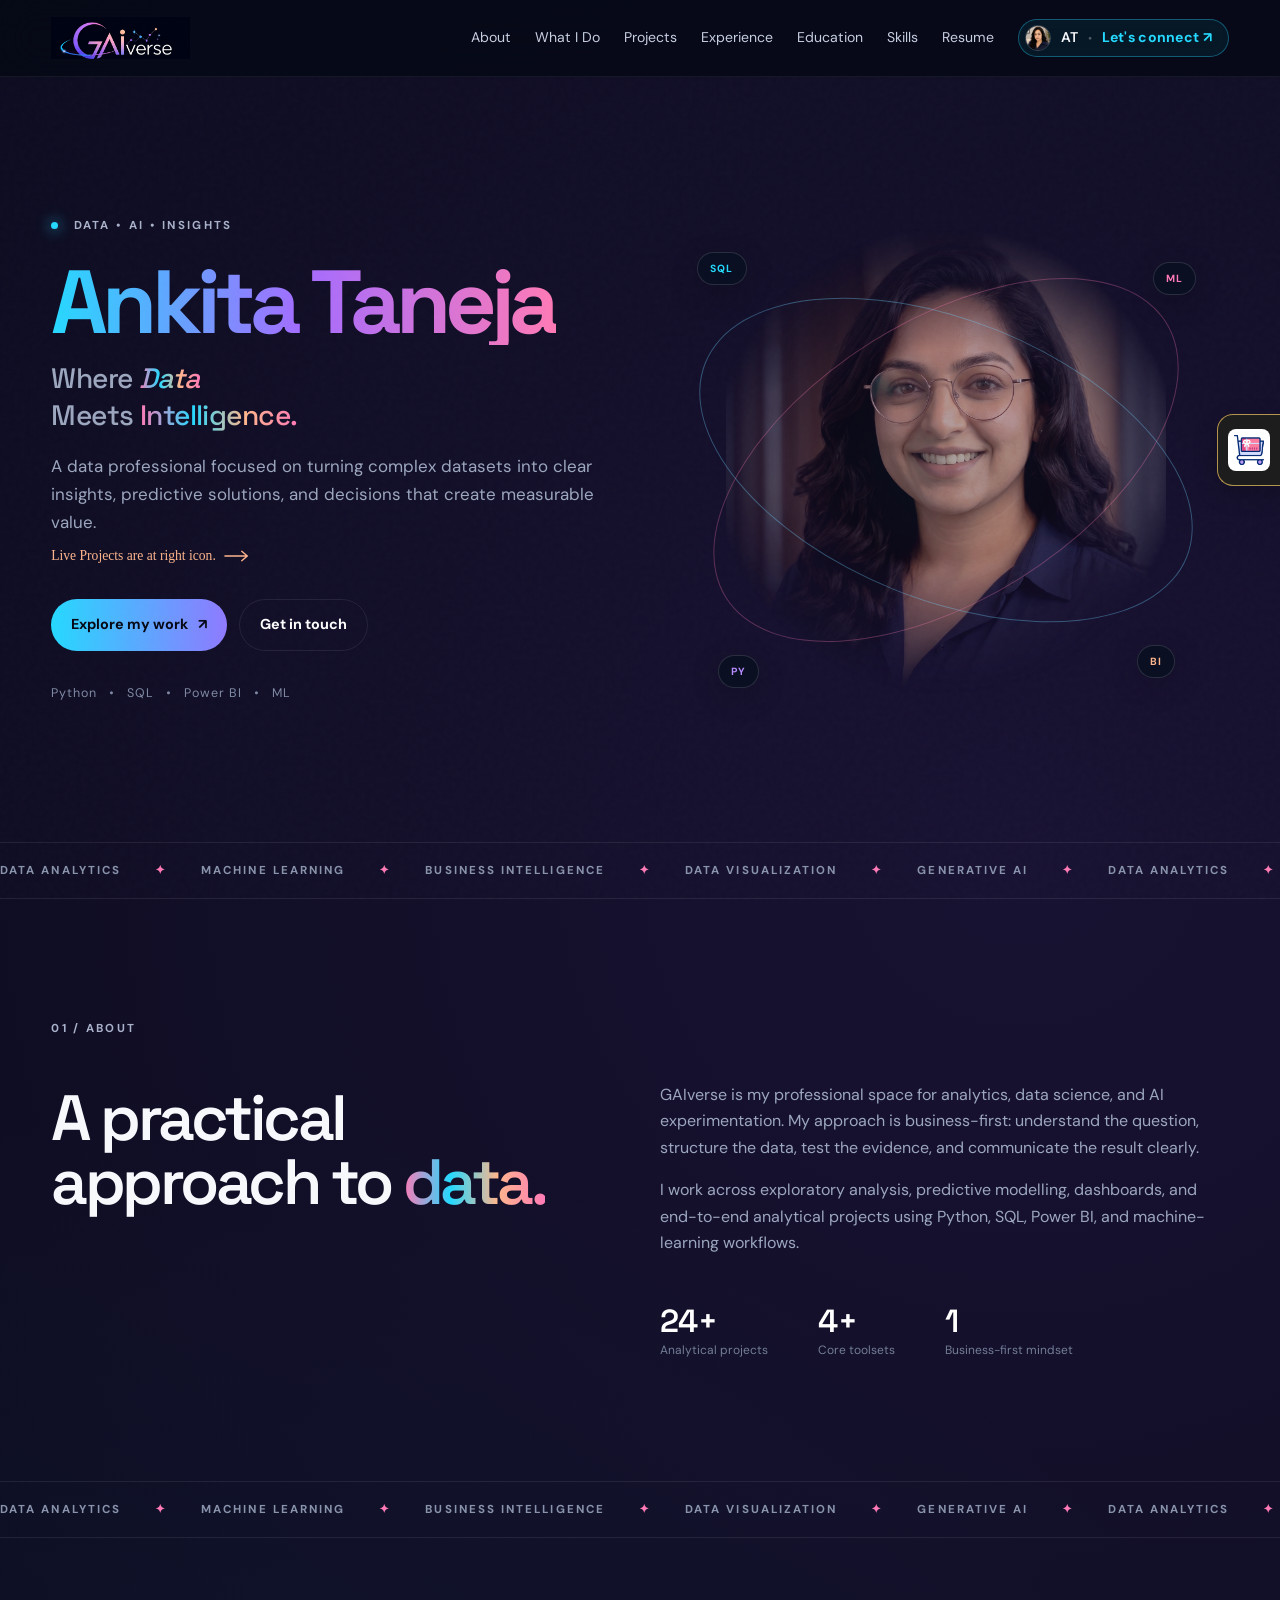
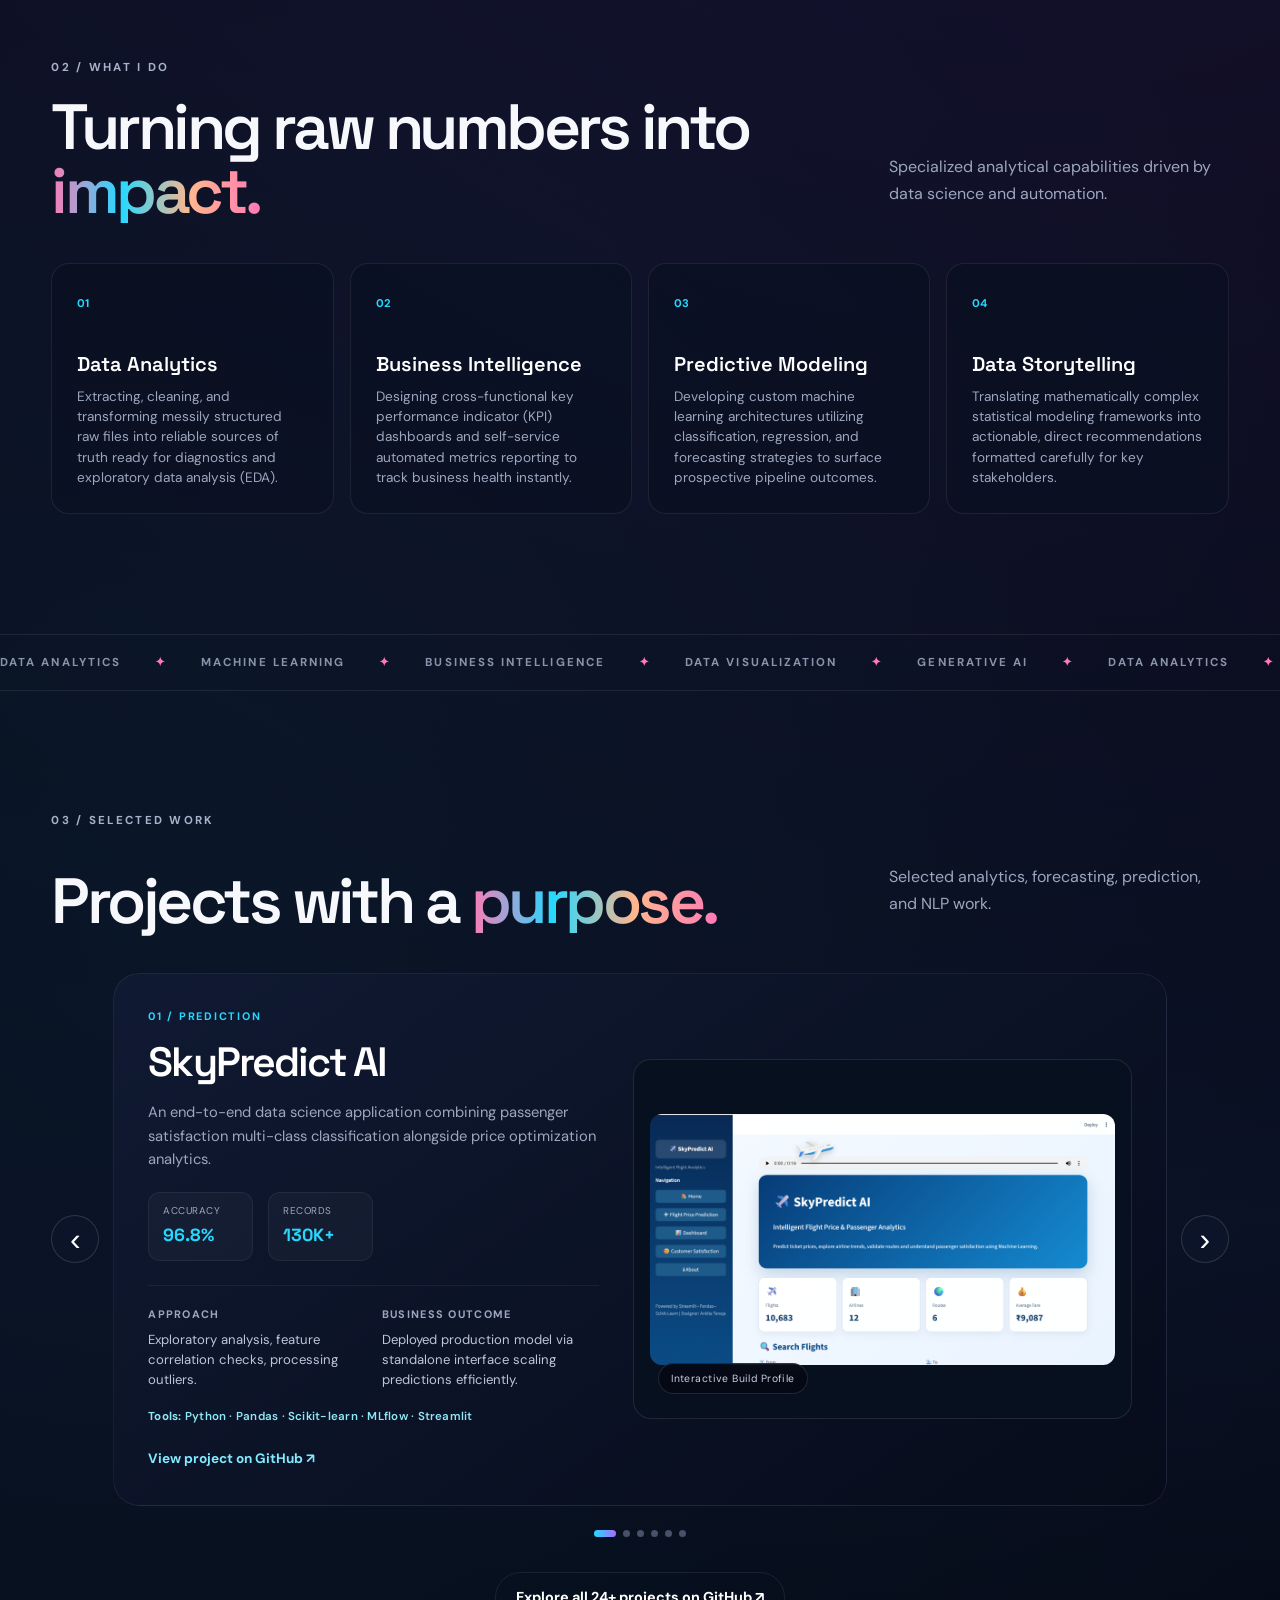
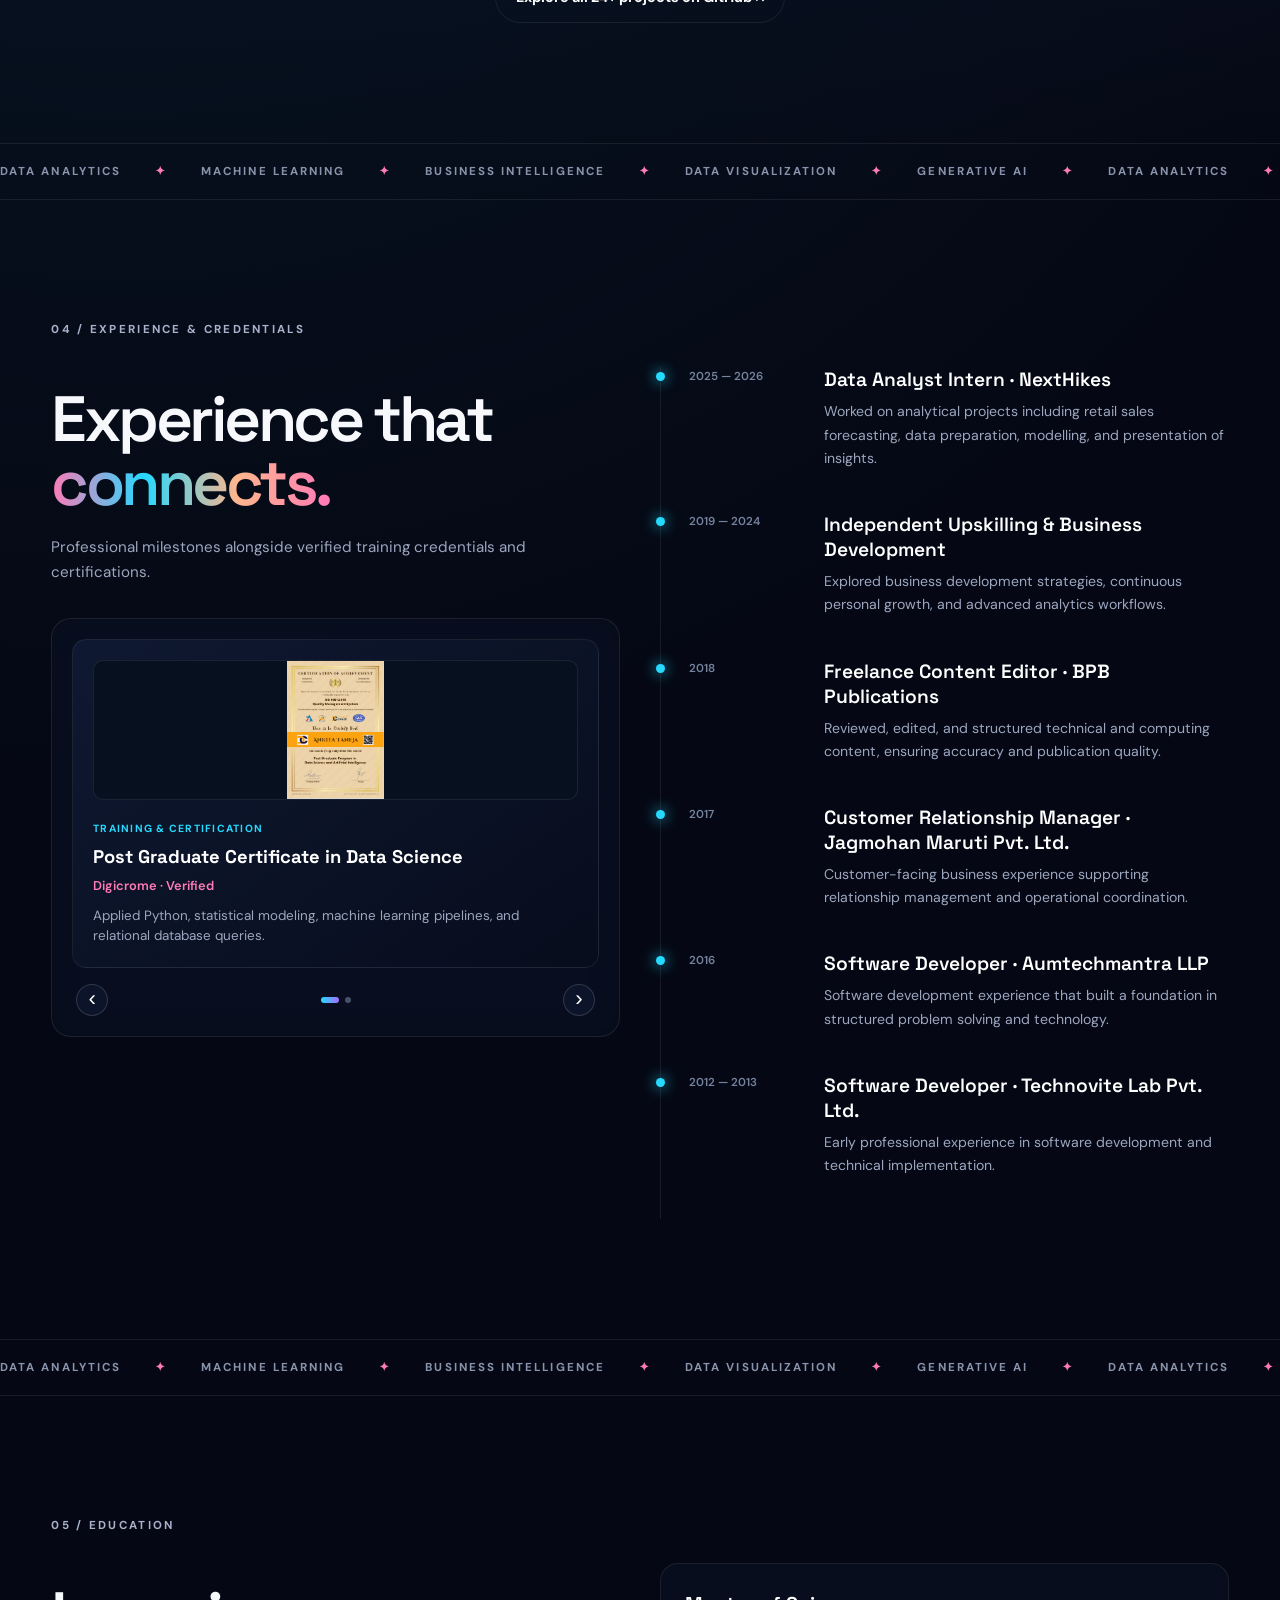
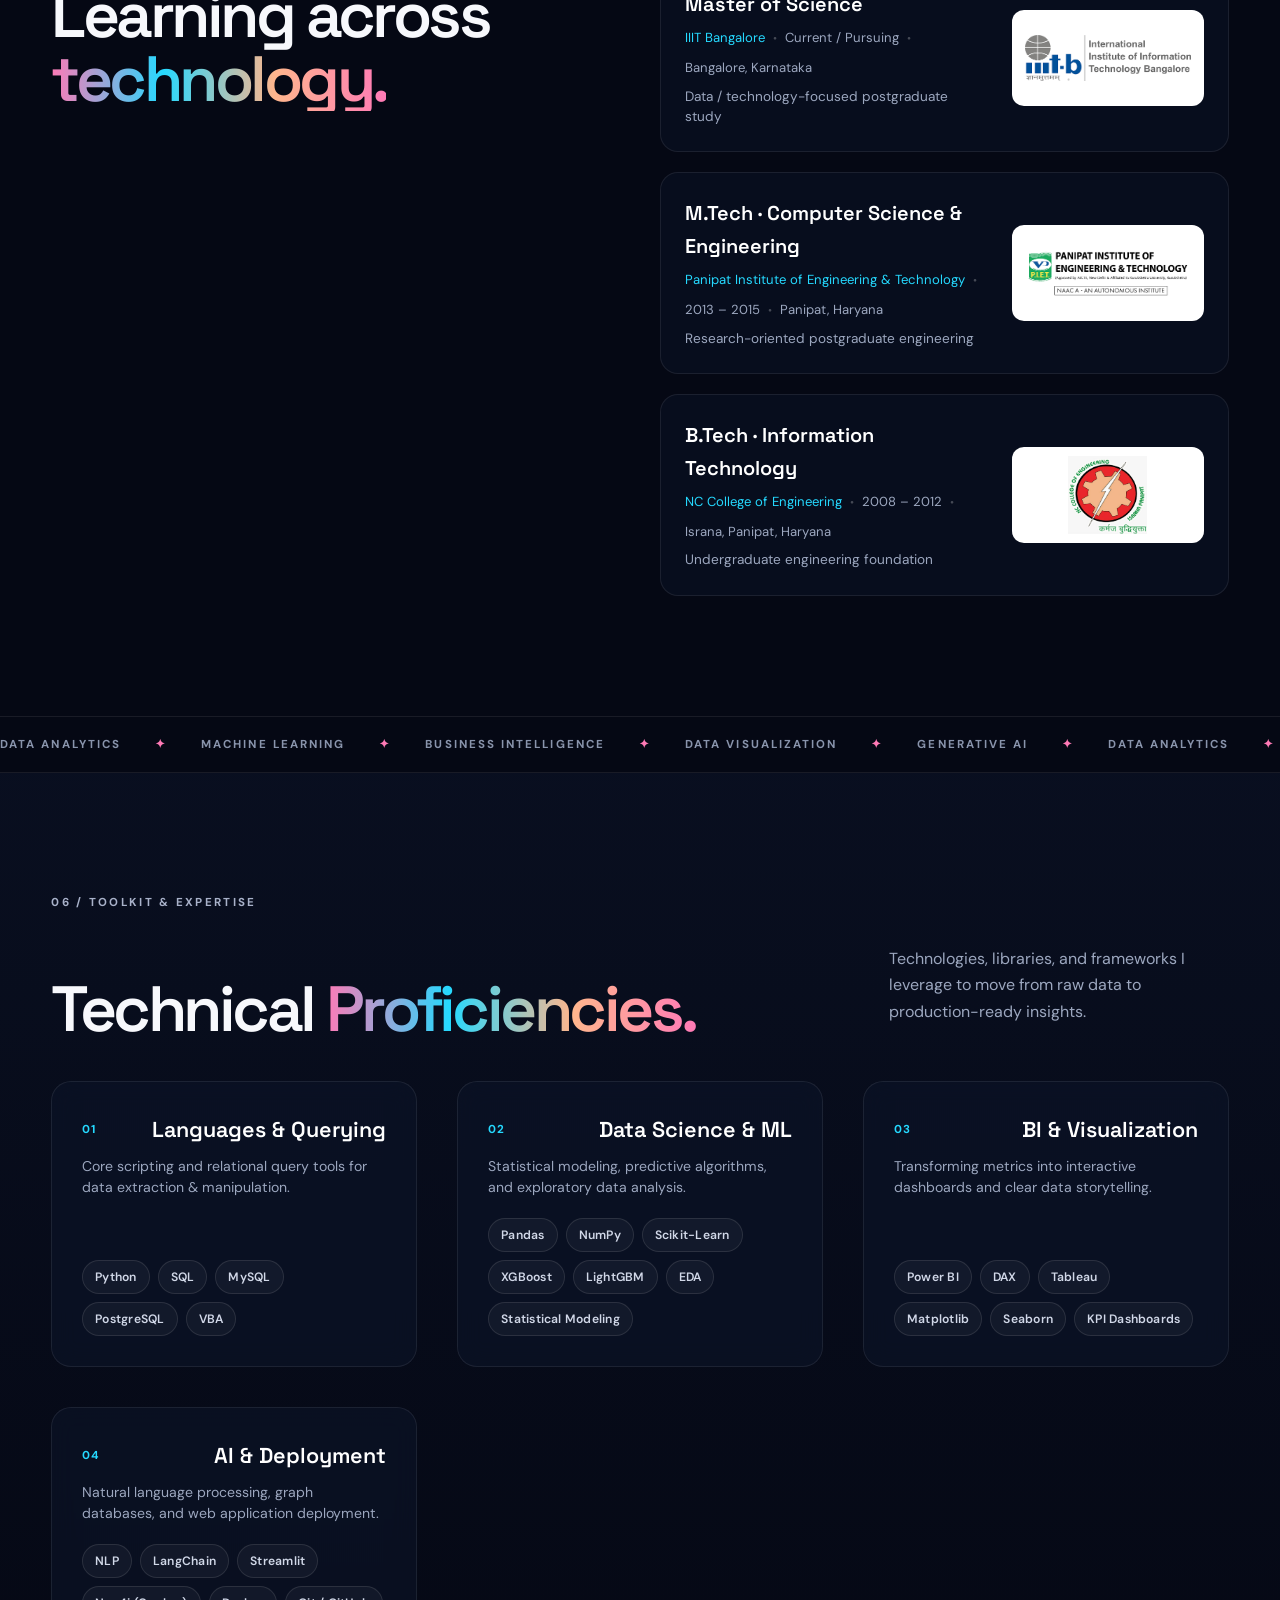
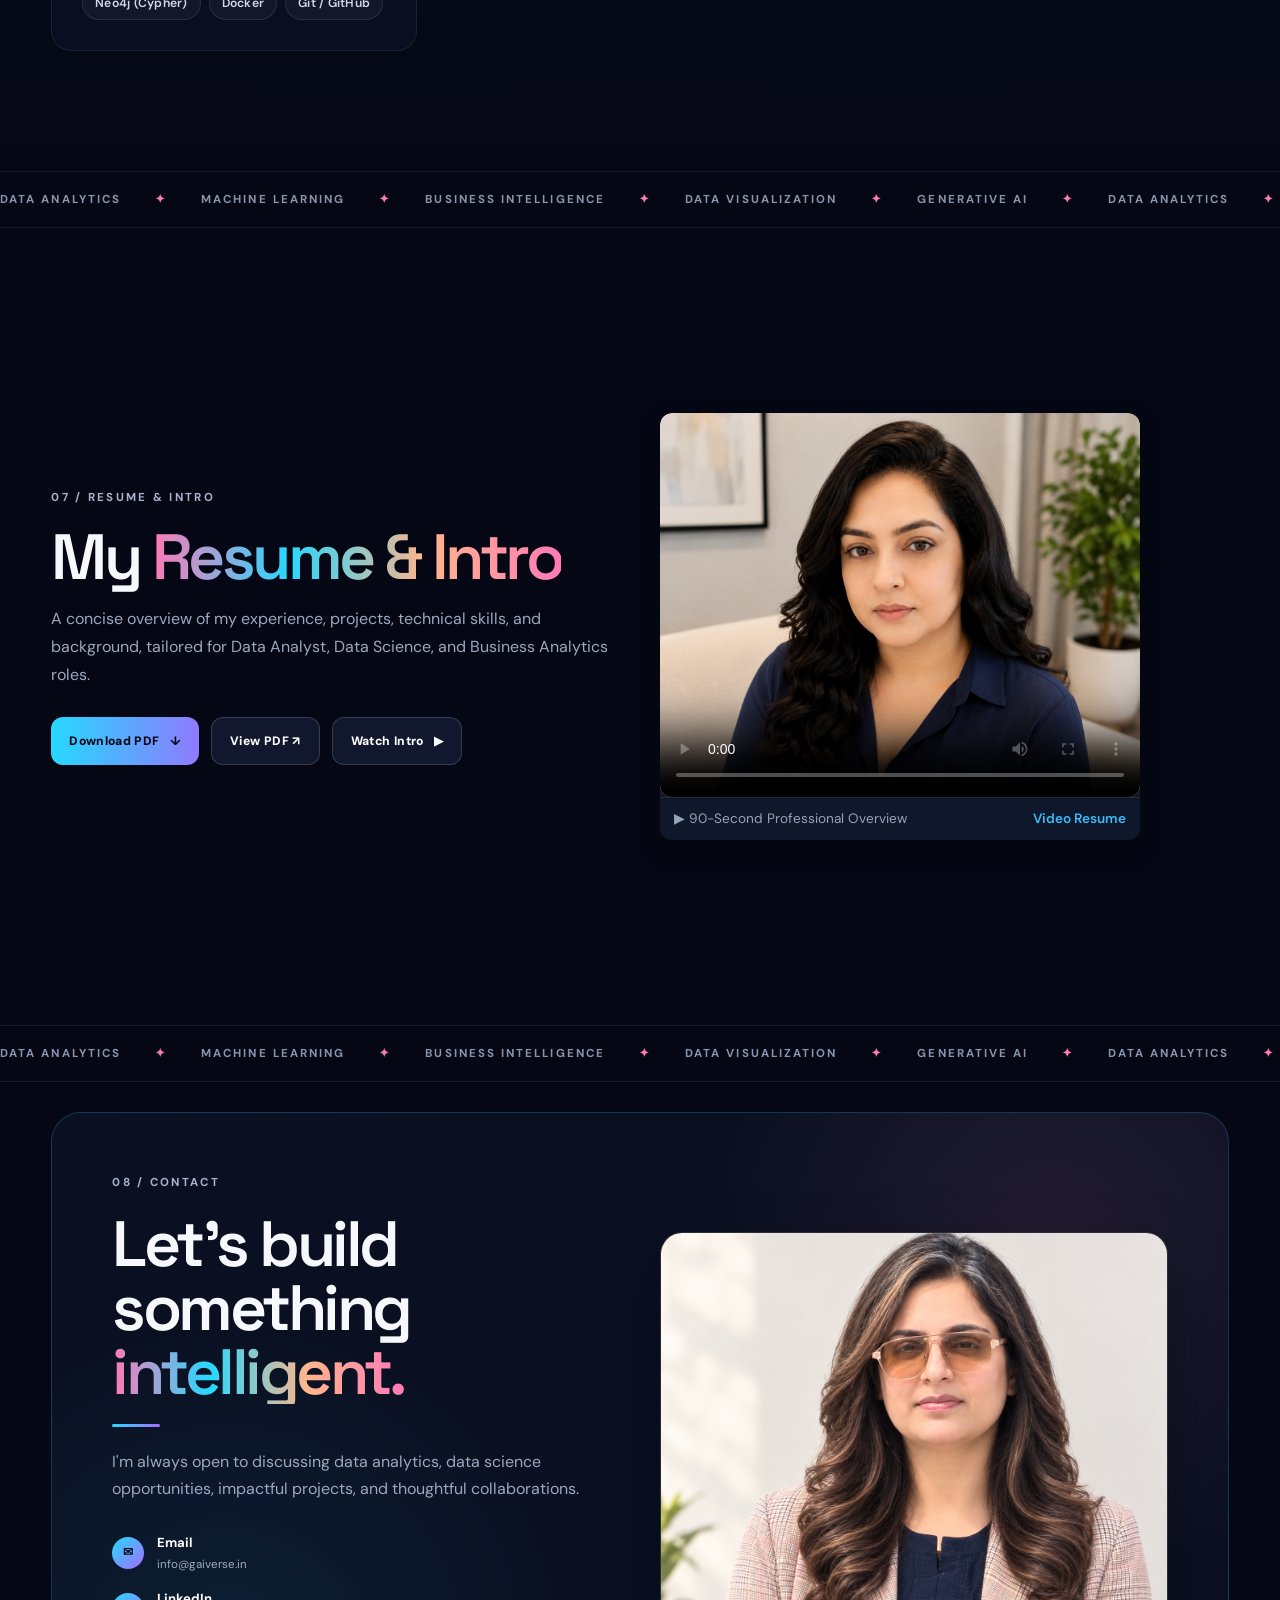
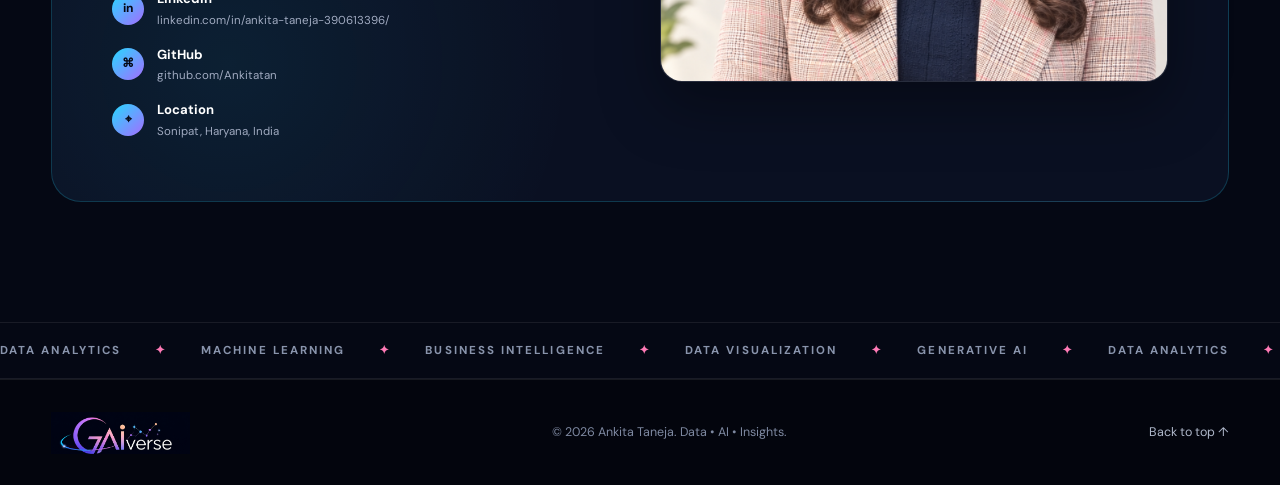
==== commit 9b17fcbc: "Update mainpage.html" ====
--- a/mainpage.html
+++ b/mainpage.html
@@ -377,7 +377,7 @@
             </div>
             <div class="edu-right-cell">
               <div class="edu-logo-wrapper">
-                <img src="assets/piet-logo.png" alt="PIET Logo" class="edu-inst-logo">
+                <img src="assets/PIET-logo.png" alt="PIET Logo" class="edu-inst-logo">
               </div>
             </div>
           </div>
@@ -591,4 +591,4 @@
 
   <script src="script.js"></script>
 </body>
-</html>+</html>
--- a/style.css
+++ b/style.css
@@ -193,6 +193,75 @@
   cursor: pointer;
 }
 
+
+/* side button to project GIA GIFTS*/
+/* =====================================================
+   GAI GIFTS — FIXED SIDE BUTTON
+   ===================================================== */
+
+.gai-gifts-side-btn {
+    position: fixed;
+    right: 0;
+    top: 50%;
+    transform: translateY(-50%);
+
+    z-index: 9999;
+
+    display: flex;
+    flex-direction: column;
+    align-items: center;
+    gap: 8px;
+
+    padding: 14px 10px;
+
+    background: #1d1d1d;
+    color: #f2dfae;
+
+    border: 1px solid #b5944d;
+    border-right: none;
+    border-radius: 16px 0 0 16px;
+
+    text-decoration: none;
+
+    font-family: Georgia, "Times New Roman", serif;
+    font-size: 13px;
+    font-weight: 600;
+    letter-spacing: 1px;
+
+    box-shadow: 0 8px 25px rgba(0, 0, 0, 0.18);
+
+    transition: all 0.25s ease;
+}
+
+.gai-gifts-side-btn img {
+    width: 42px;
+    height: 42px;
+    object-fit: contain;
+    border-radius: 8px;
+}
+
+.gai-gifts-side-btn:hover {
+    background: #9d7b2f;
+    color: #ffffff;
+    padding-right: 15px;
+
+    box-shadow: 0 12px 30px rgba(0, 0, 0, 0.25);
+}
+
+
+/* Mobile */
+@media (max-width: 768px) {
+    .gai-gifts-side-btn {
+        padding: 14px 9px;
+        font-size: 13px;
+        border-radius: 12px 0 0 12px;
+    }
+
+    .gai-gifts-side-btn:hover {
+        padding-right: 13px;
+    }
+}
+
 /* ==========================================================================
    Hero Section
    ========================================================================== */
@@ -252,6 +321,39 @@
   color: var(--muted);
   font-size: 1.06rem;
   margin: 0;
+}
+
+.hero-lead1 {
+    max-width: 650px;
+    color: var(--yellow);
+    font-size: 0.85rem;
+    margin: 8px 0 0;
+    font-family: "Segoe Script", "Brush Script MT", cursive;
+    font-style: normal;
+    line-height: 1.6;
+    display: flex;
+    align-items: center;
+    gap: 8px;
+}
+
+.project-arrow {
+    display: inline-flex;
+    width: 70px;
+    flex-shrink: 0;
+    color: var(--peach);
+}
+
+.project-arrow {
+    display: inline-flex;
+    width: 28px;
+    height: 12px;
+    flex-shrink: 0;
+    color: var(--peach);
+}
+
+.project-arrow svg {
+    width: 100%;
+    height: 100%;
 }
 
 .hero-lead strong {
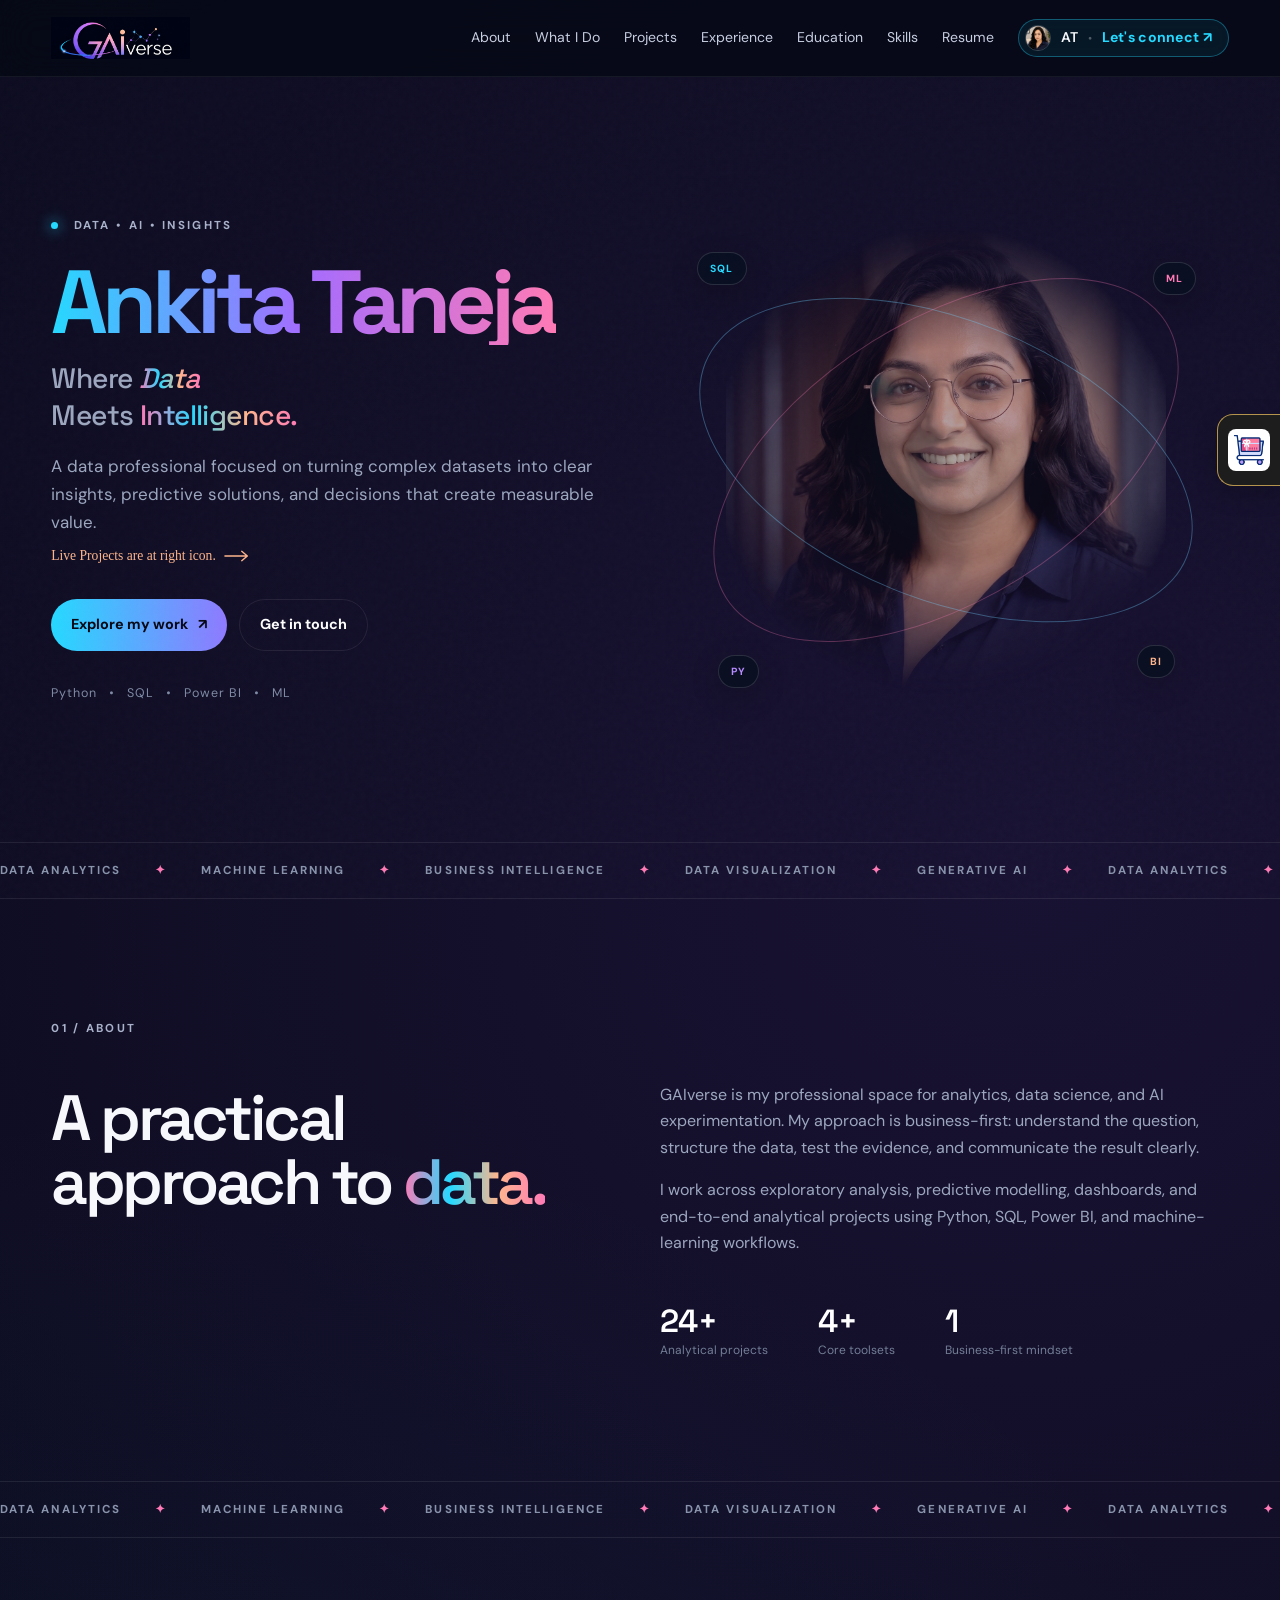
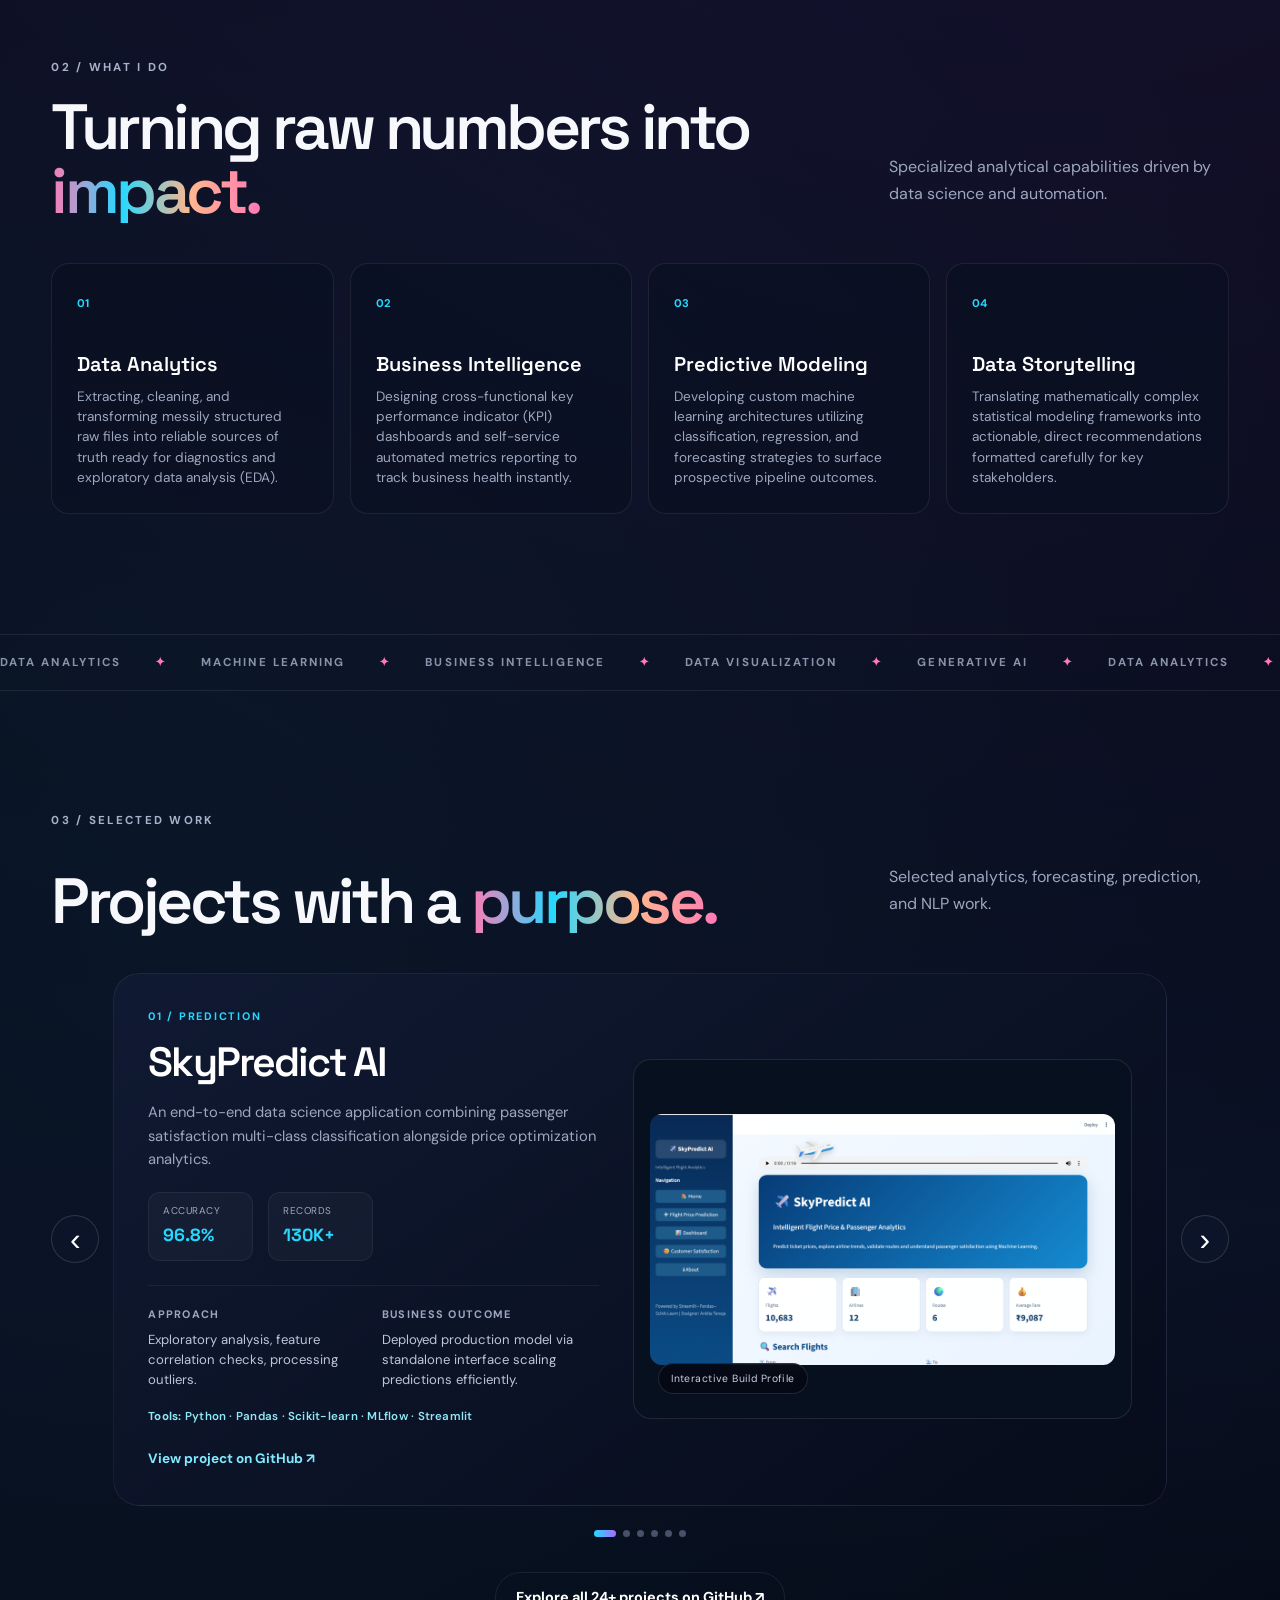
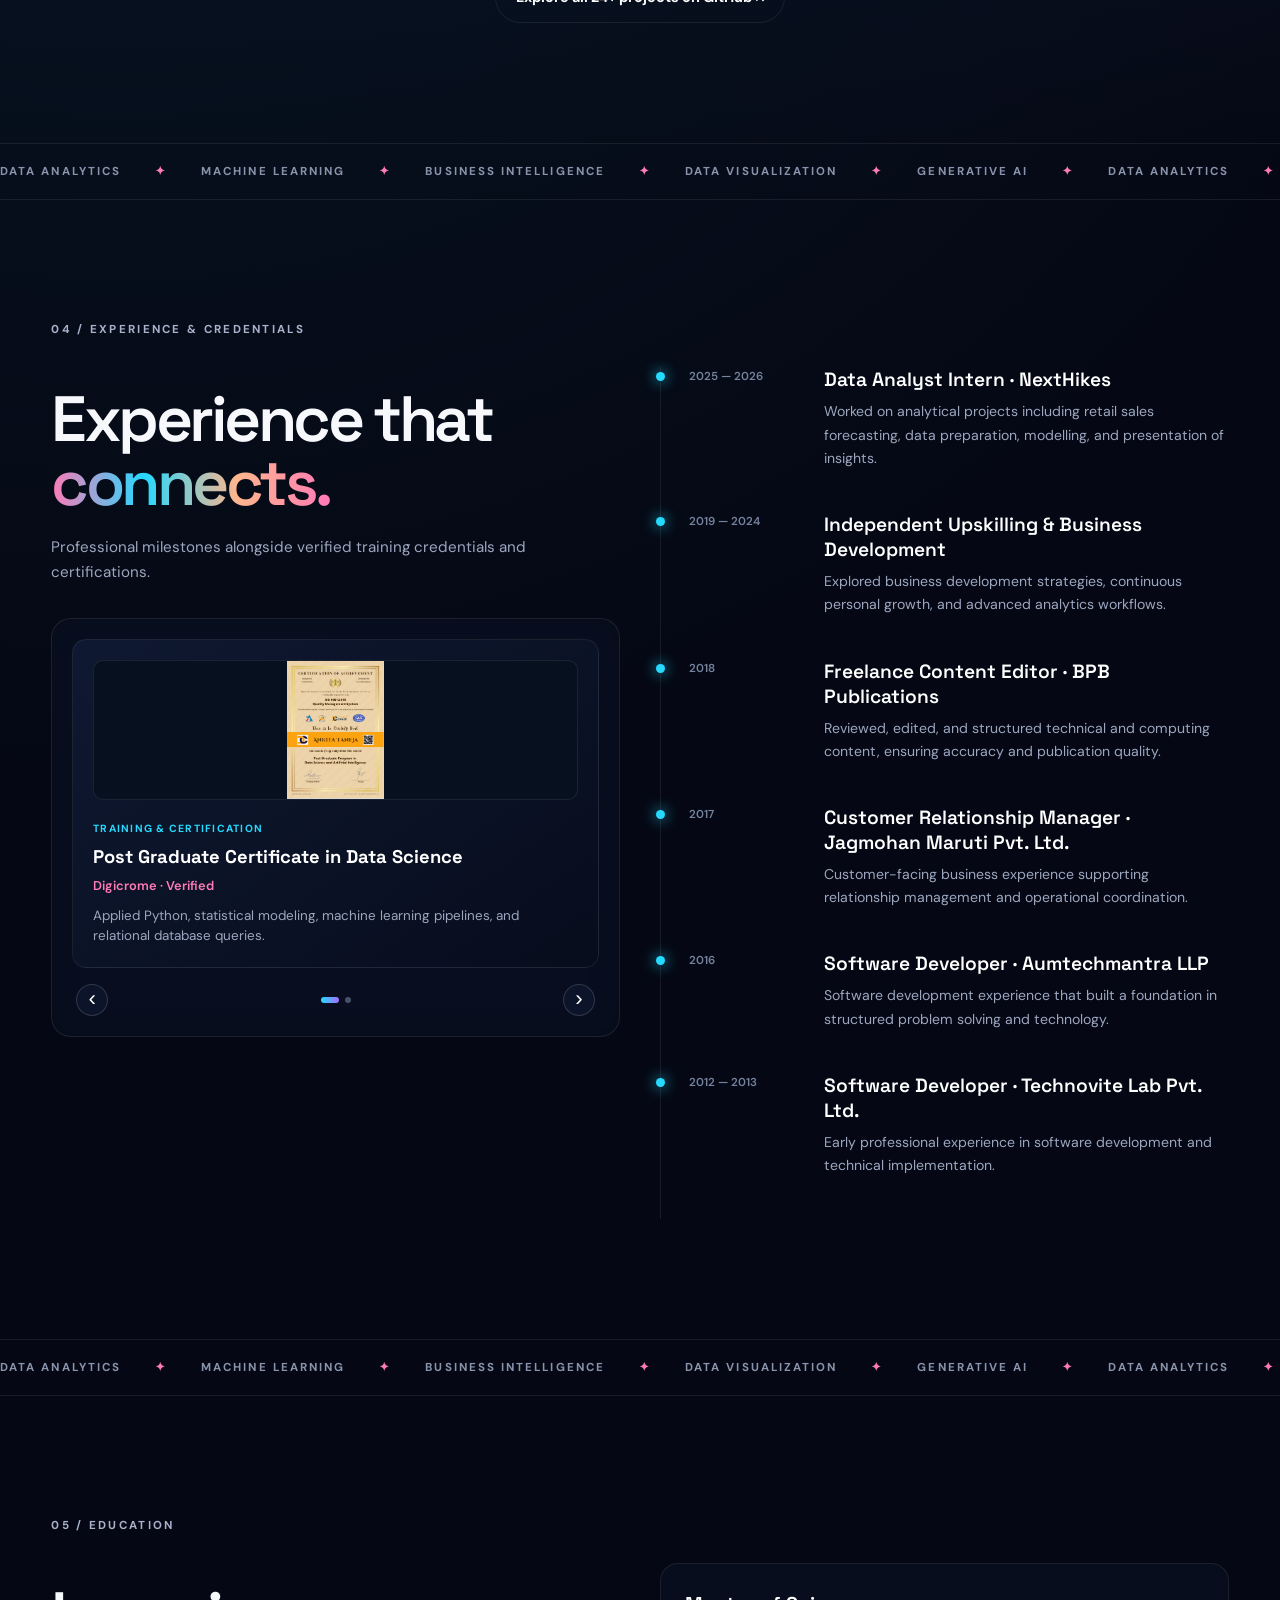
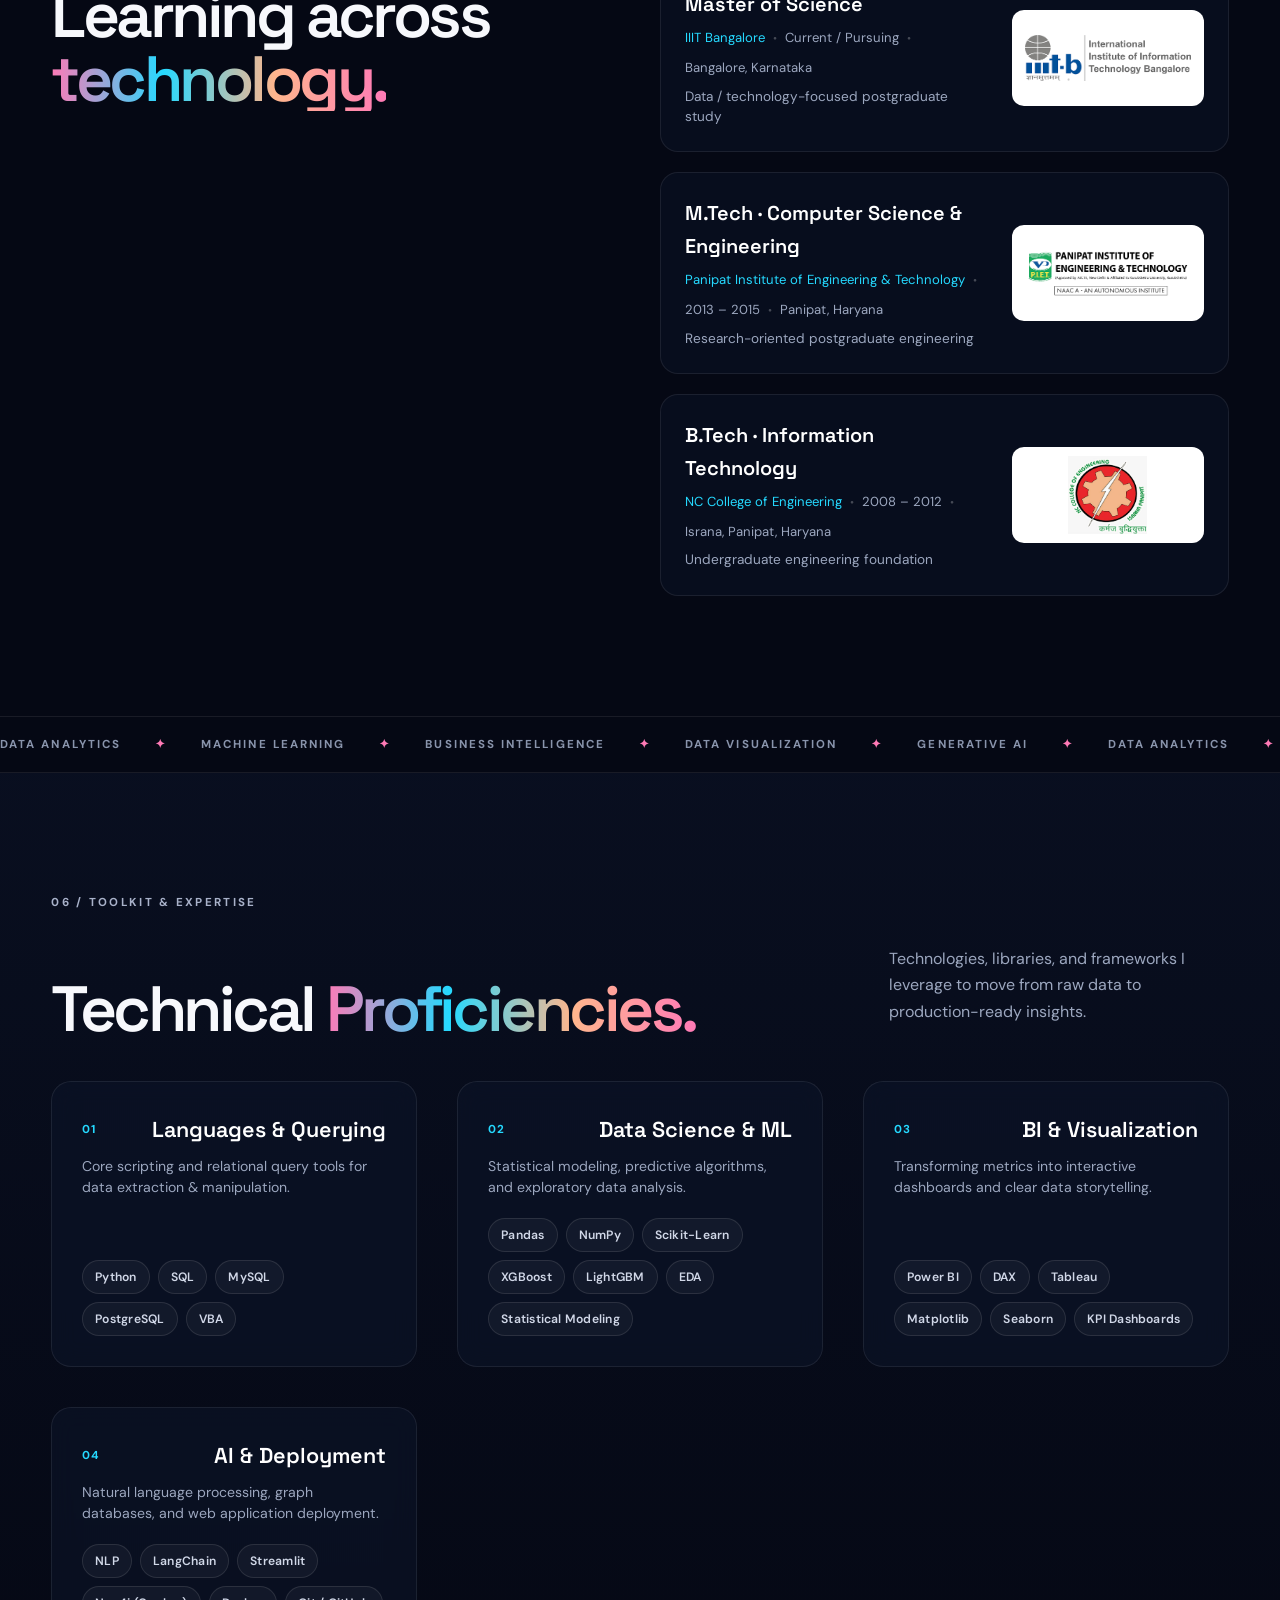
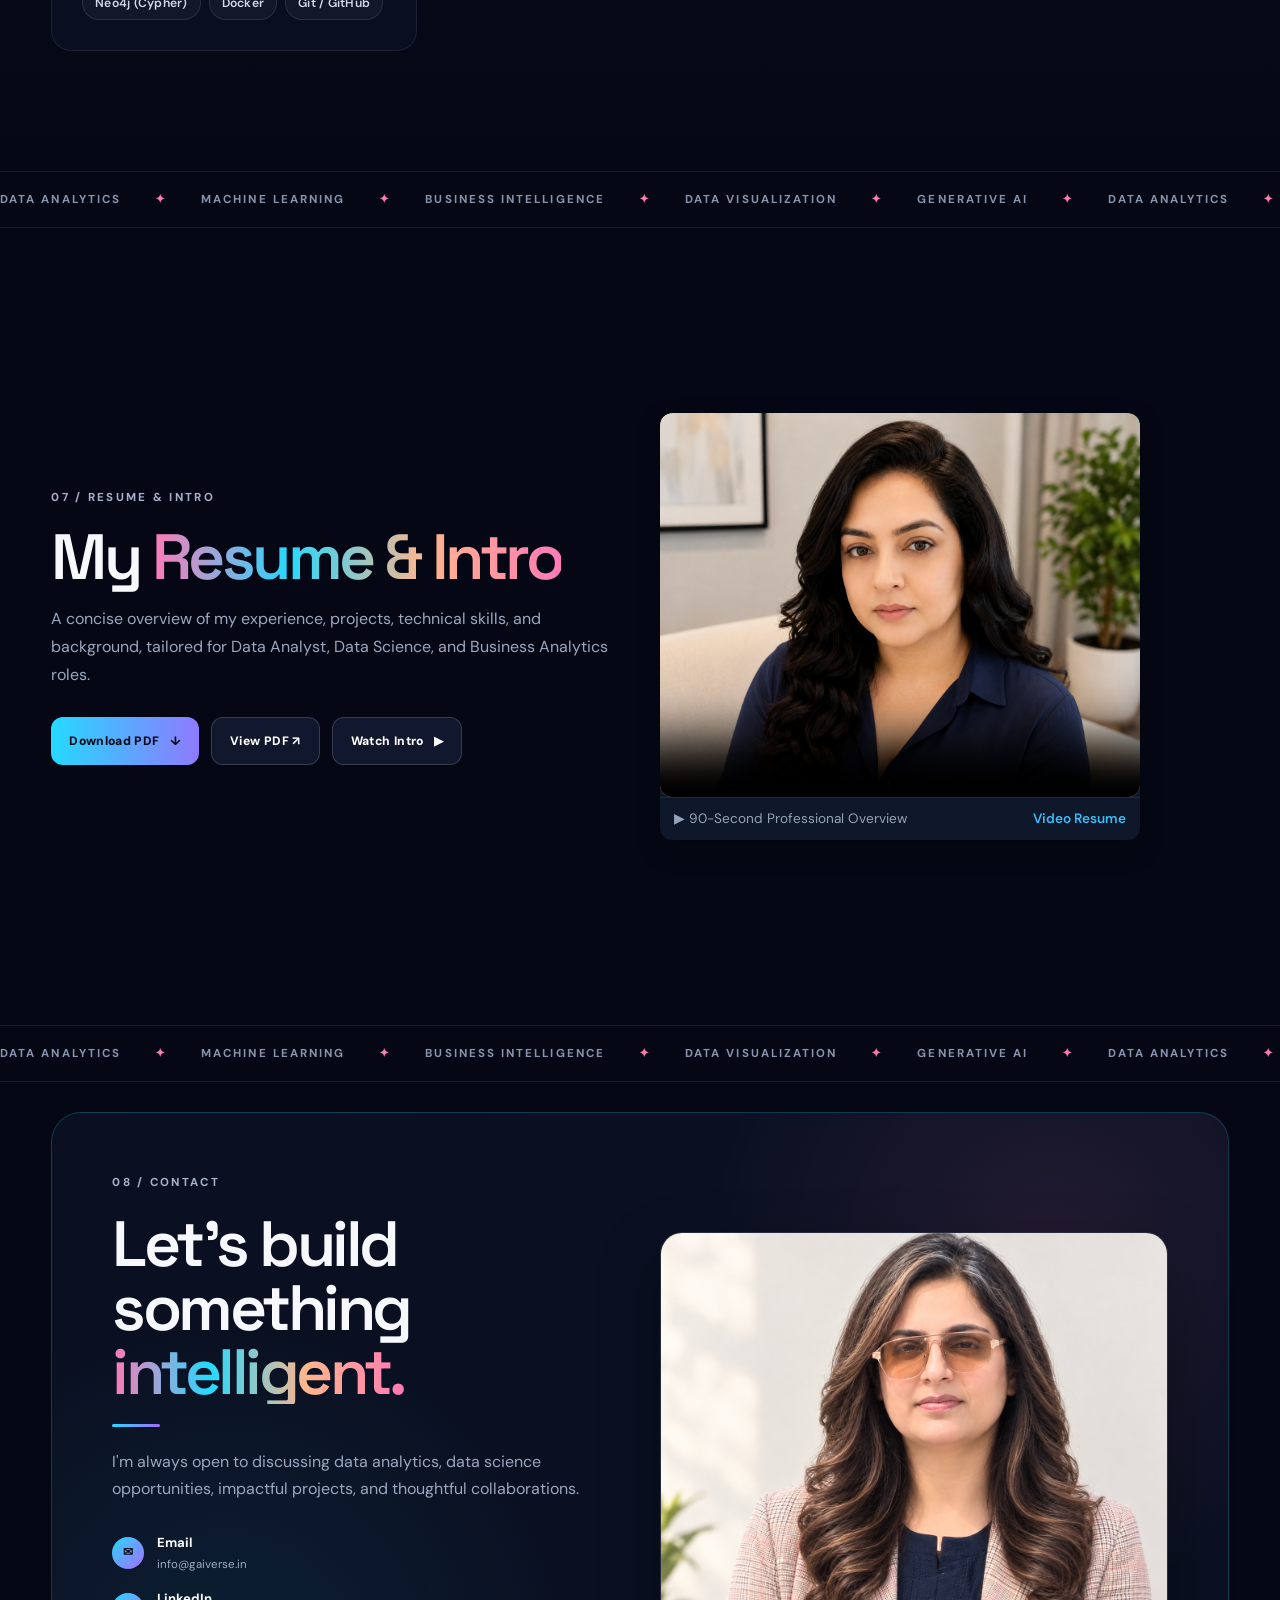
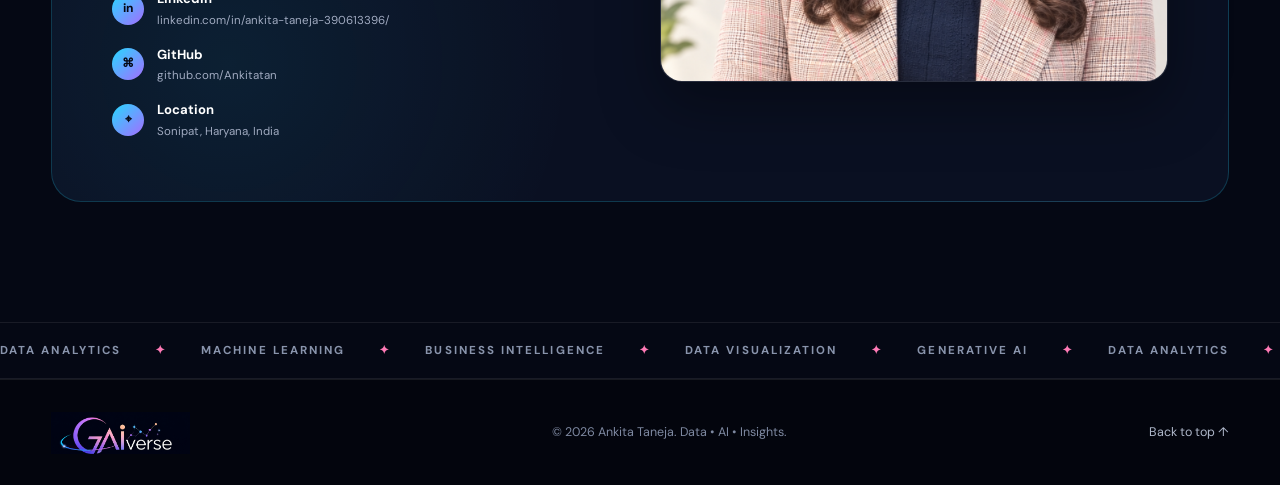
==== commit bf9f6bfe: "Update mainpage.html" ====
--- a/mainpage.html
+++ b/mainpage.html
@@ -522,7 +522,7 @@
         <!-- Video Resume Container -->
         <div class="video-resume-wrapper" id="video-resume" style="max-width: 480px; width: 100%; border-radius: 12px; overflow: hidden; background: #0f172a; box-shadow: 0 10px 25px rgba(0,0,0,0.3);">
           <video controls poster="ankita-profile.png" style="width: 100%; height: auto; display: block; border-radius: 12px;">
-            <source src="assets/video-resume.mp4" type="video/mp4">
+            <source src="assets/resume-video.mp4" type="video/mp4">
             Your browser does not support the video tag.
           </video>
           <div style="padding: 10px 14px; font-size: 0.85rem; color: #94a3b8; display: flex; justify-content: space-between; align-items: center; border-top: 1px solid rgba(255,255,255,0.08);">
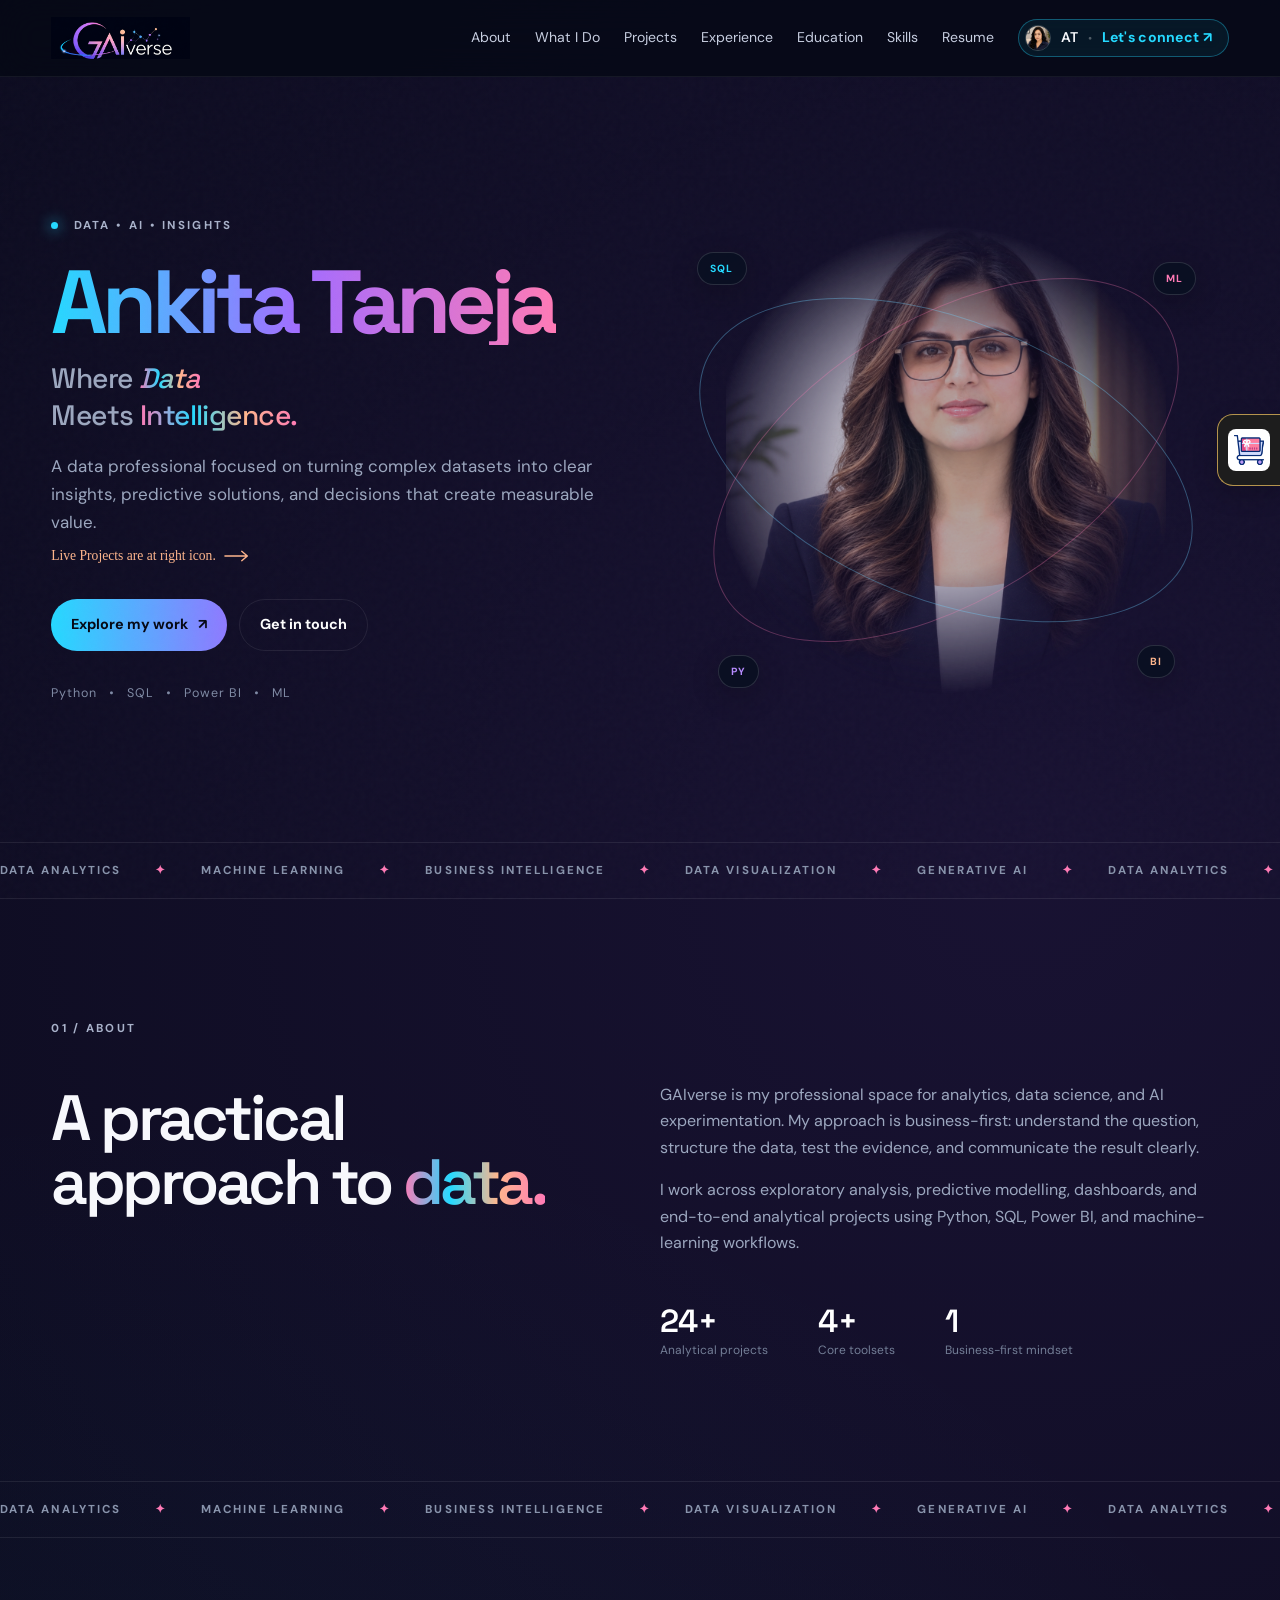
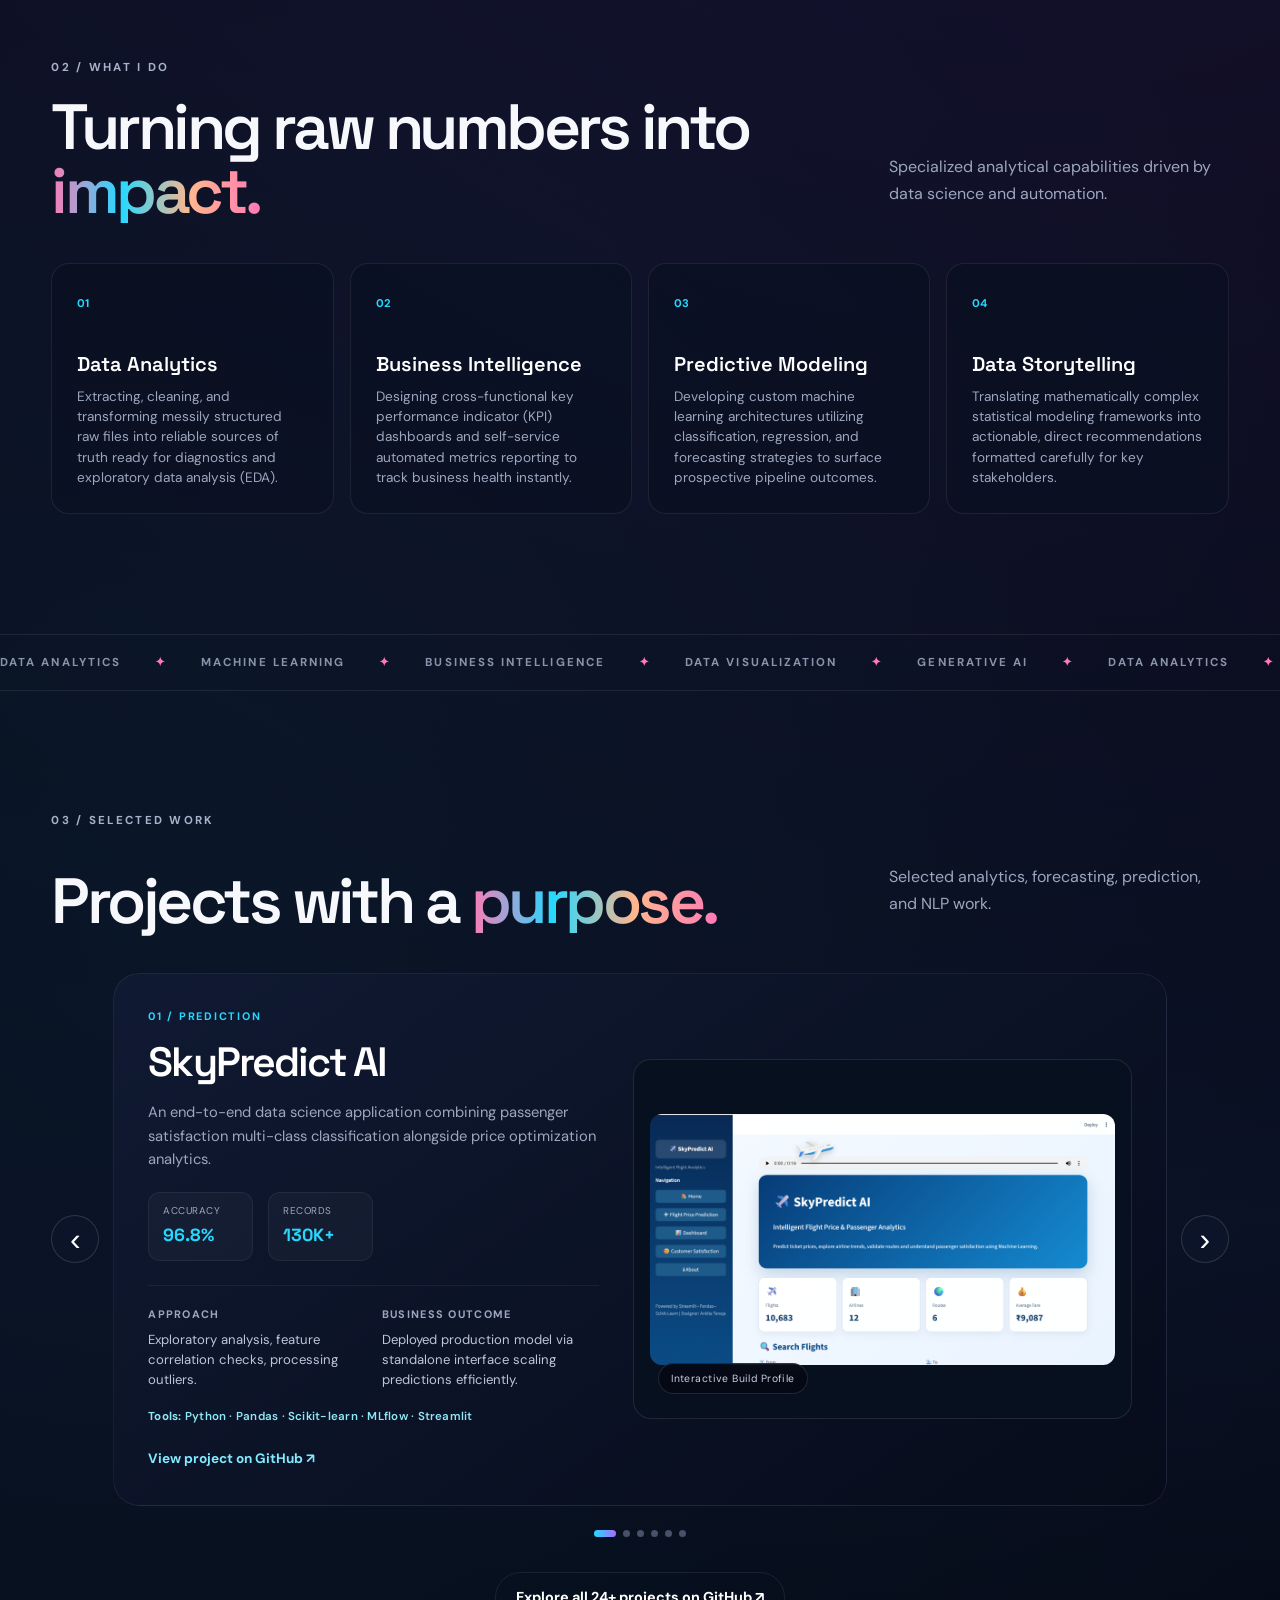
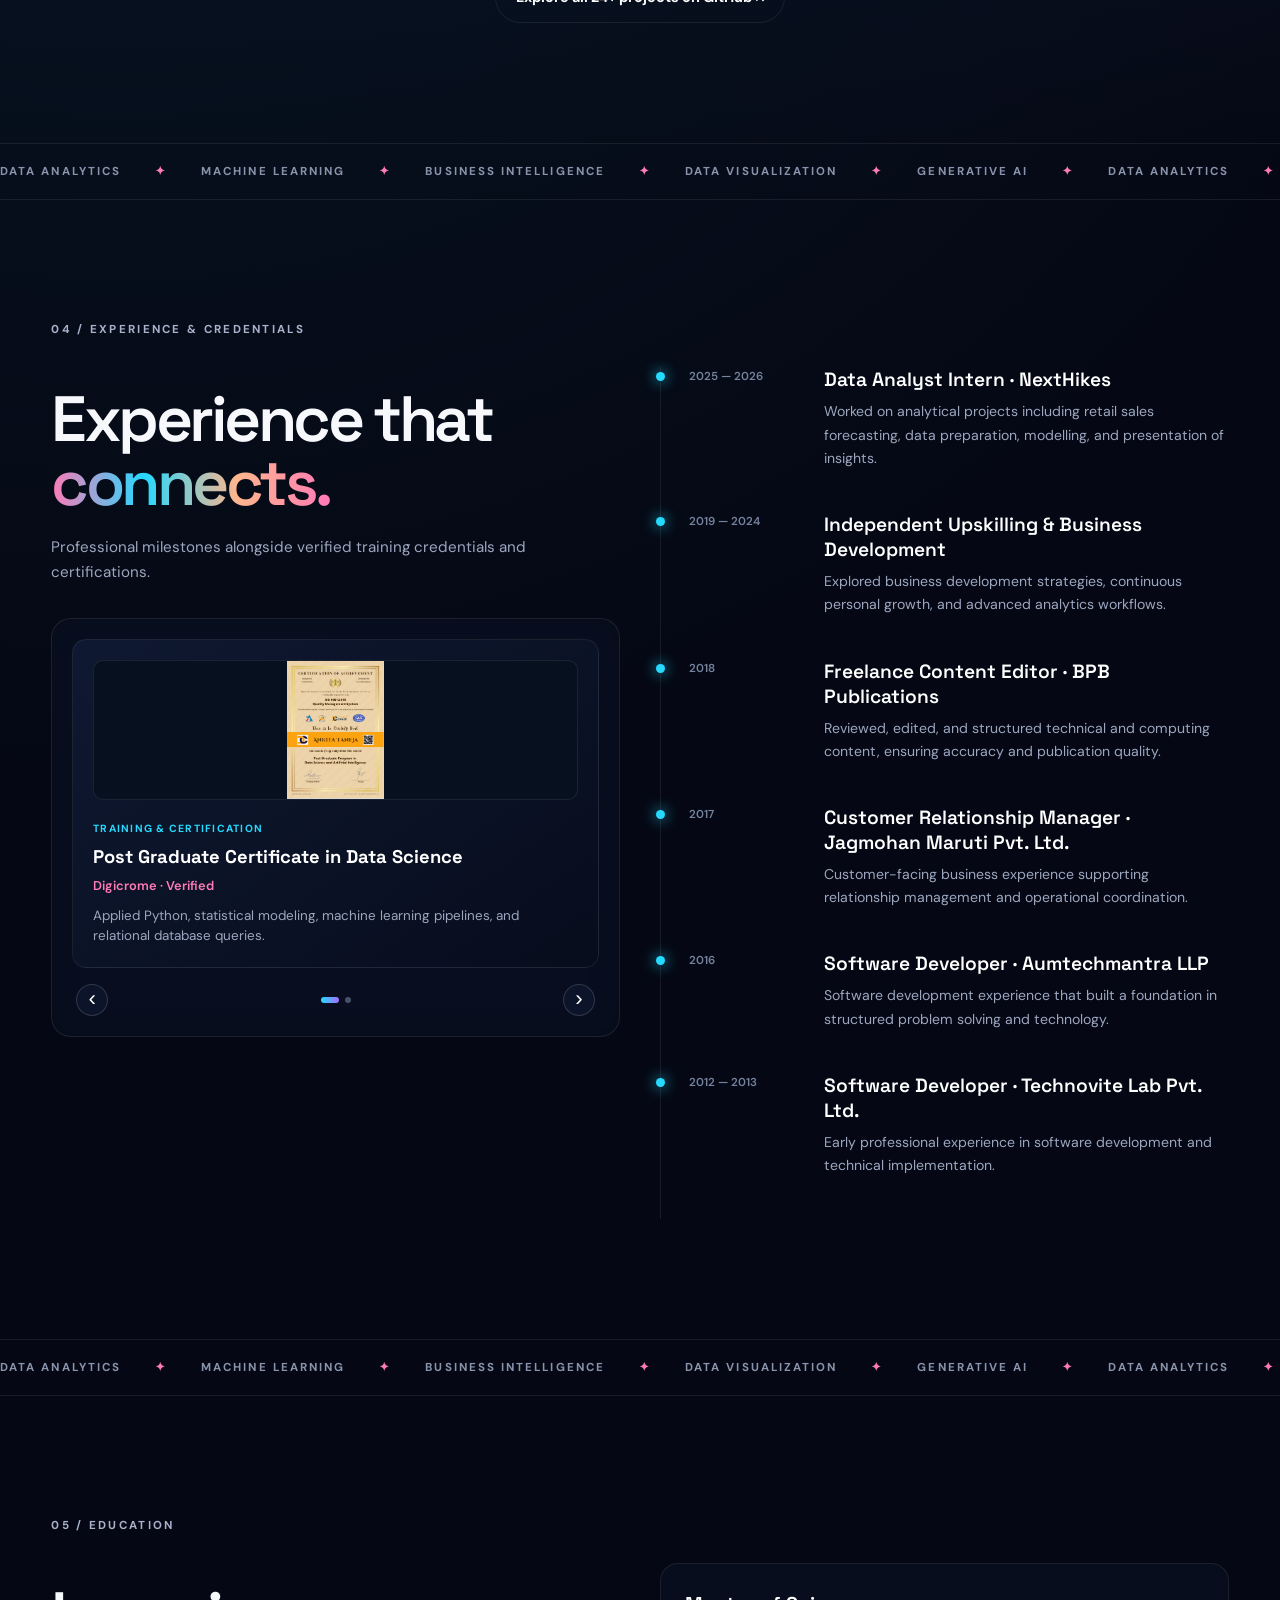
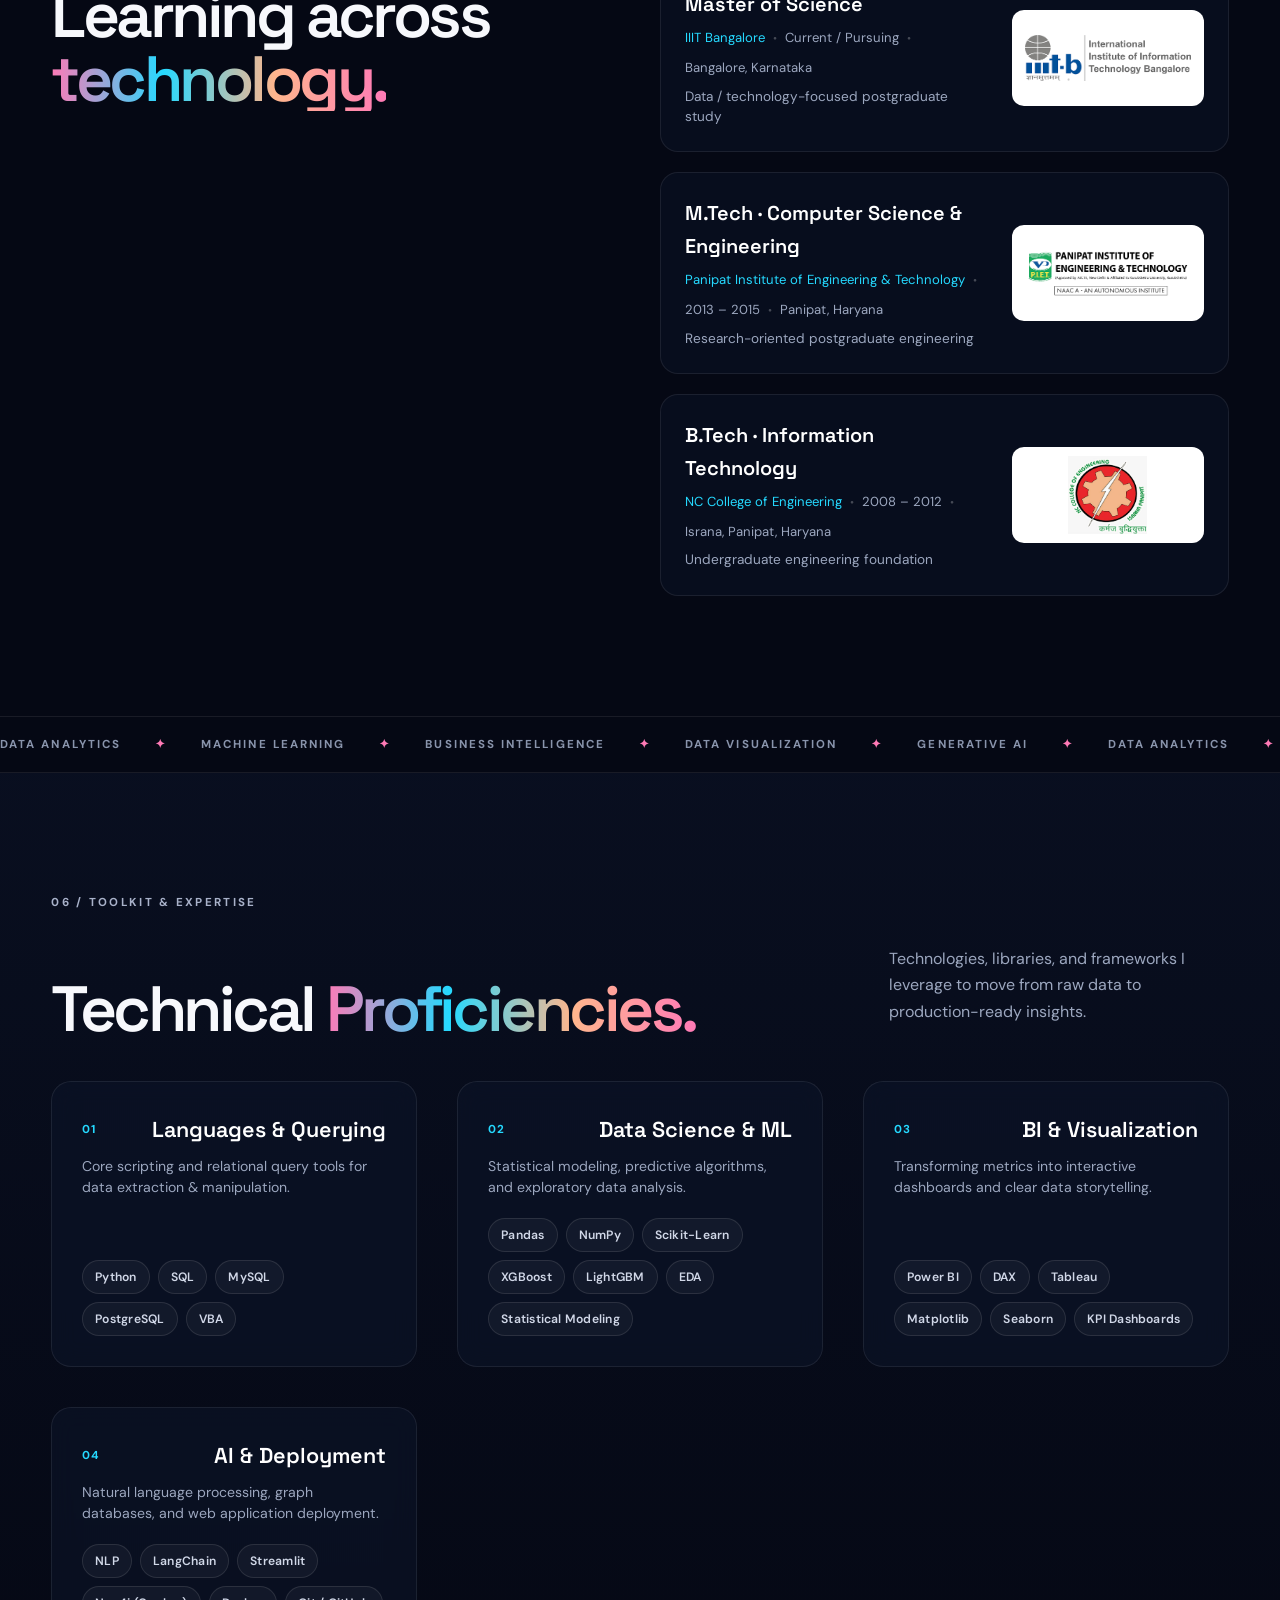
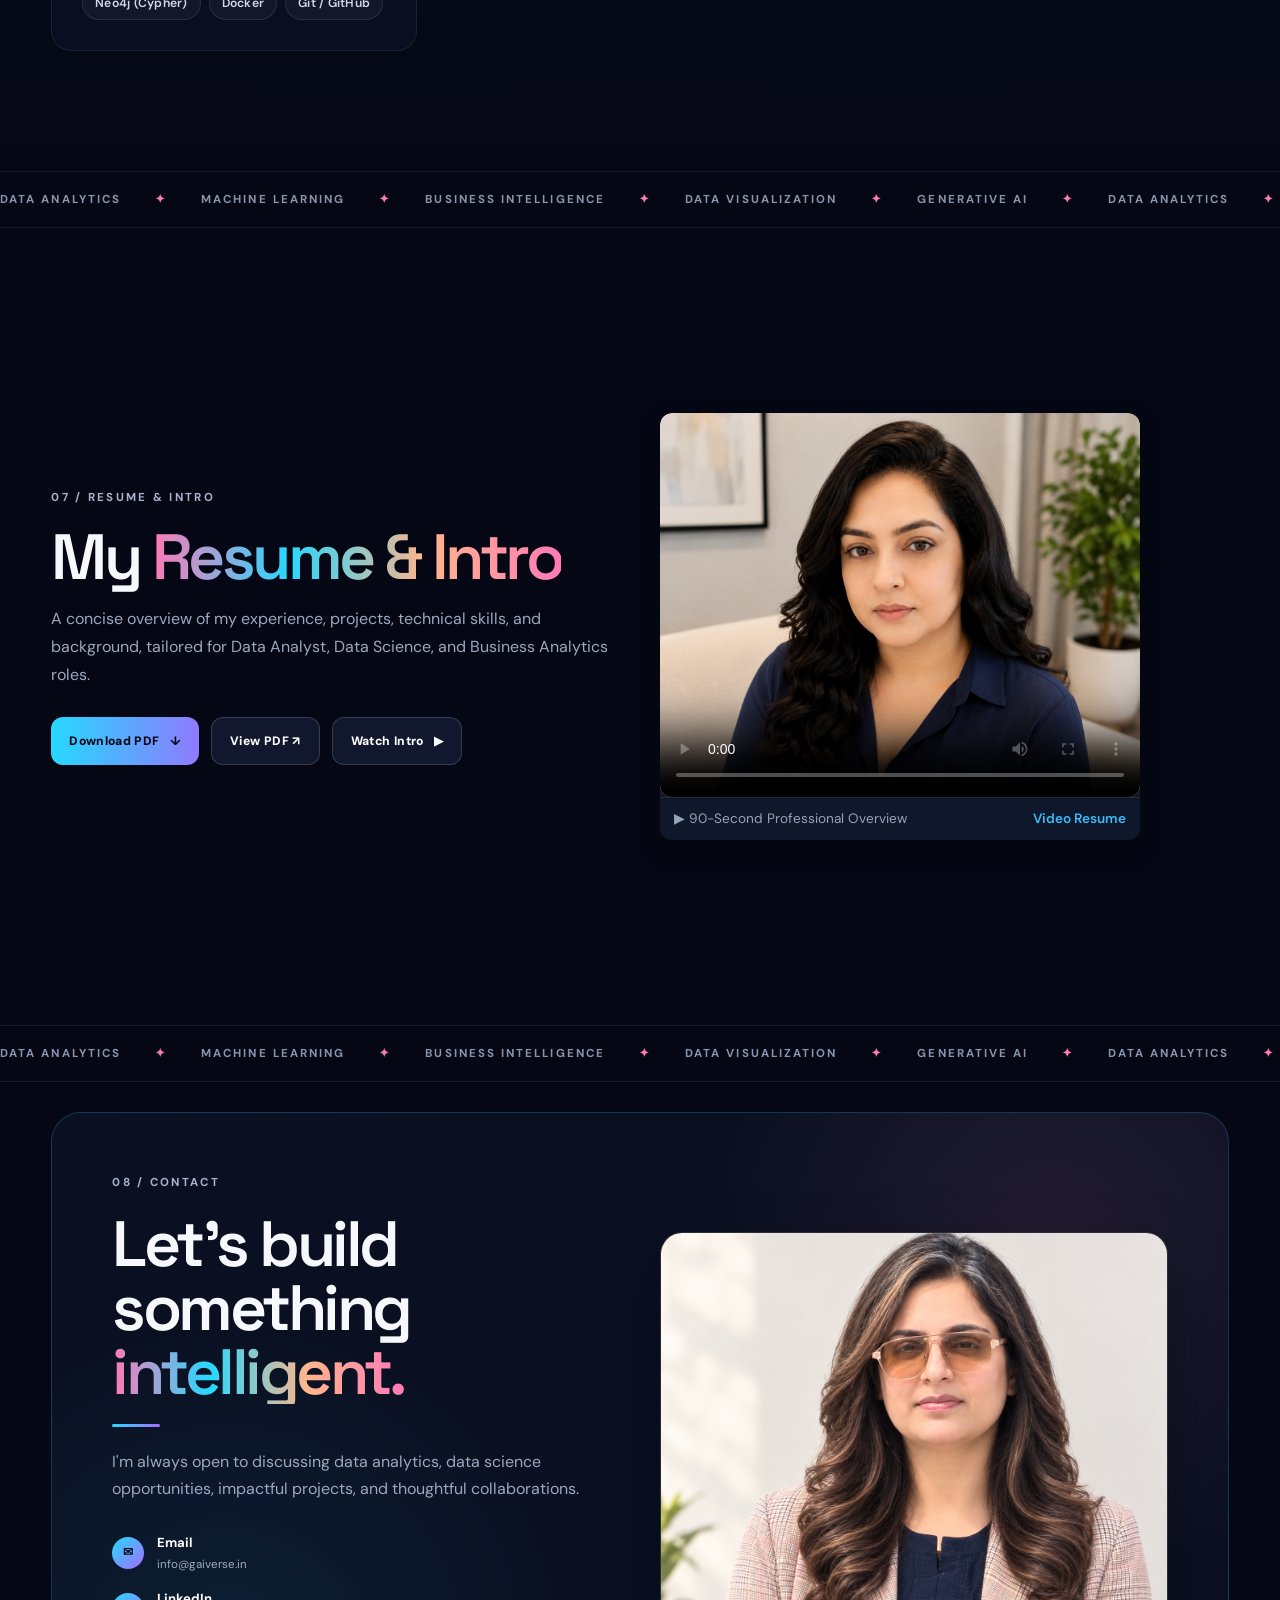
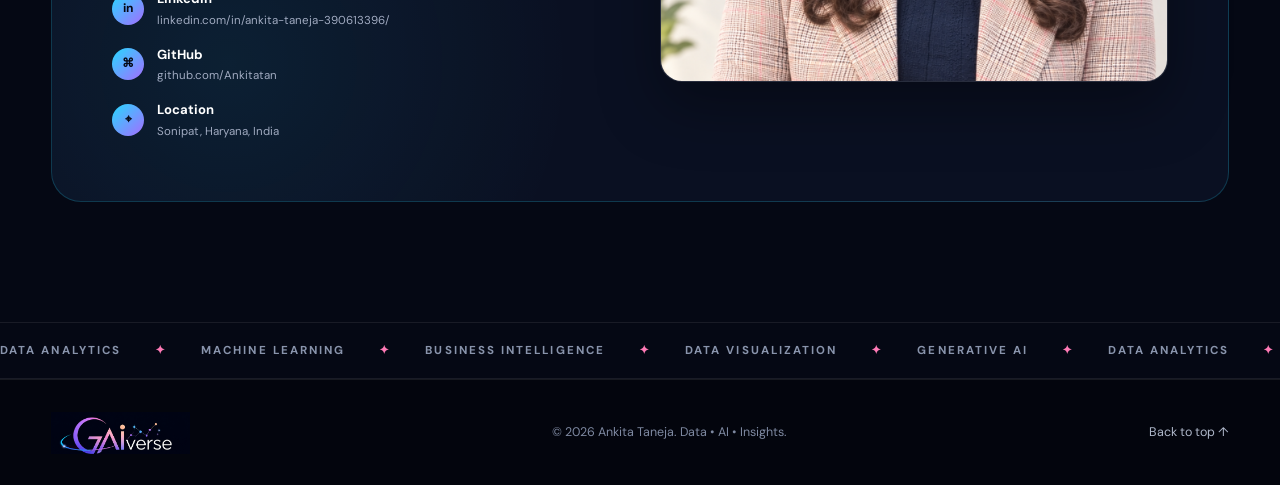
==== commit 893ed9a2: "Update hero portrait image source" ====
--- a/mainpage.html
+++ b/mainpage.html
@@ -115,7 +115,7 @@
       <!-- Hero Visual -->
       <div class="hero-visual" aria-label="GAIverse data intelligence visual">
         <div class="glow"></div>
-        <img src="assets/ankita-portrait.png" alt="Ankita Taneja" class="hero-portrait-layer">
+        <img src="assets/ankita-profile.png" alt="Ankita Taneja" class="hero-portrait-layer">
         <div class="data-orbit orbit-one"></div>
         <div class="data-orbit orbit-two"></div>
         <div class="data-node node-1">SQL</div>
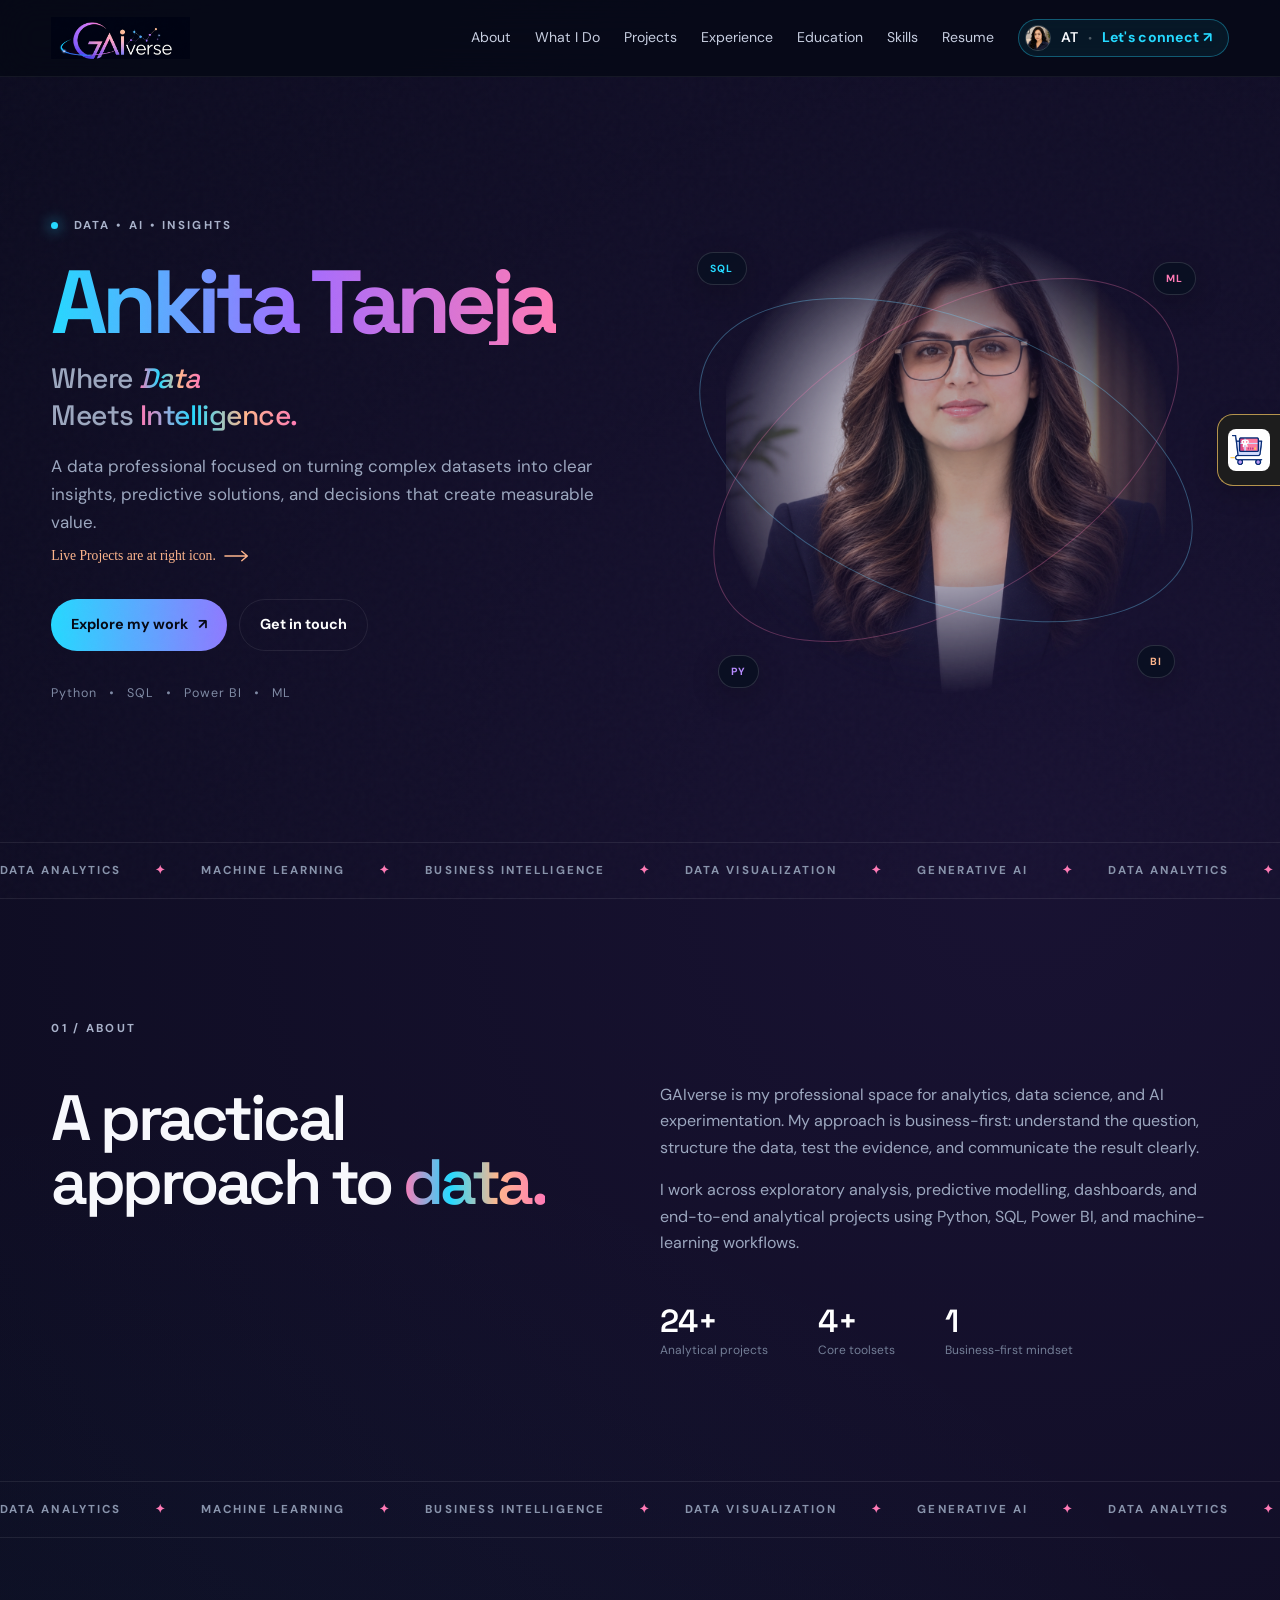
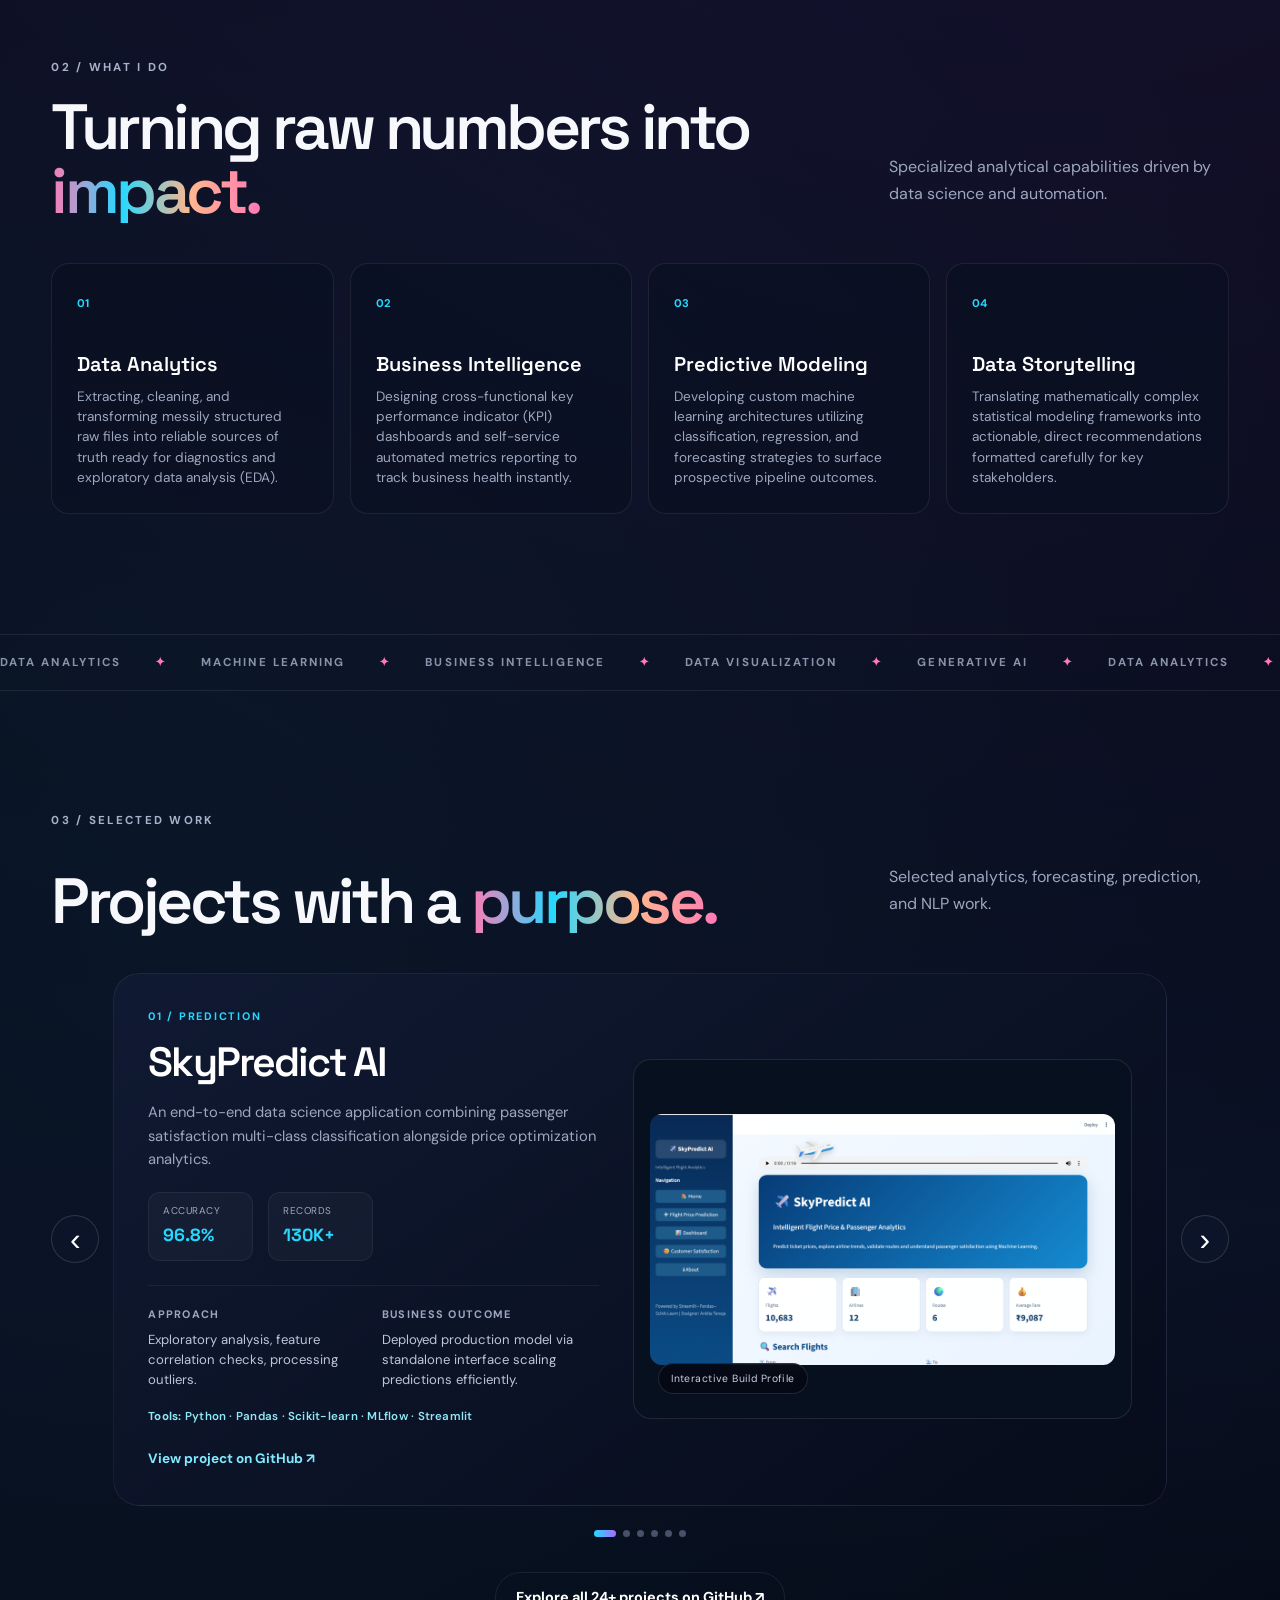
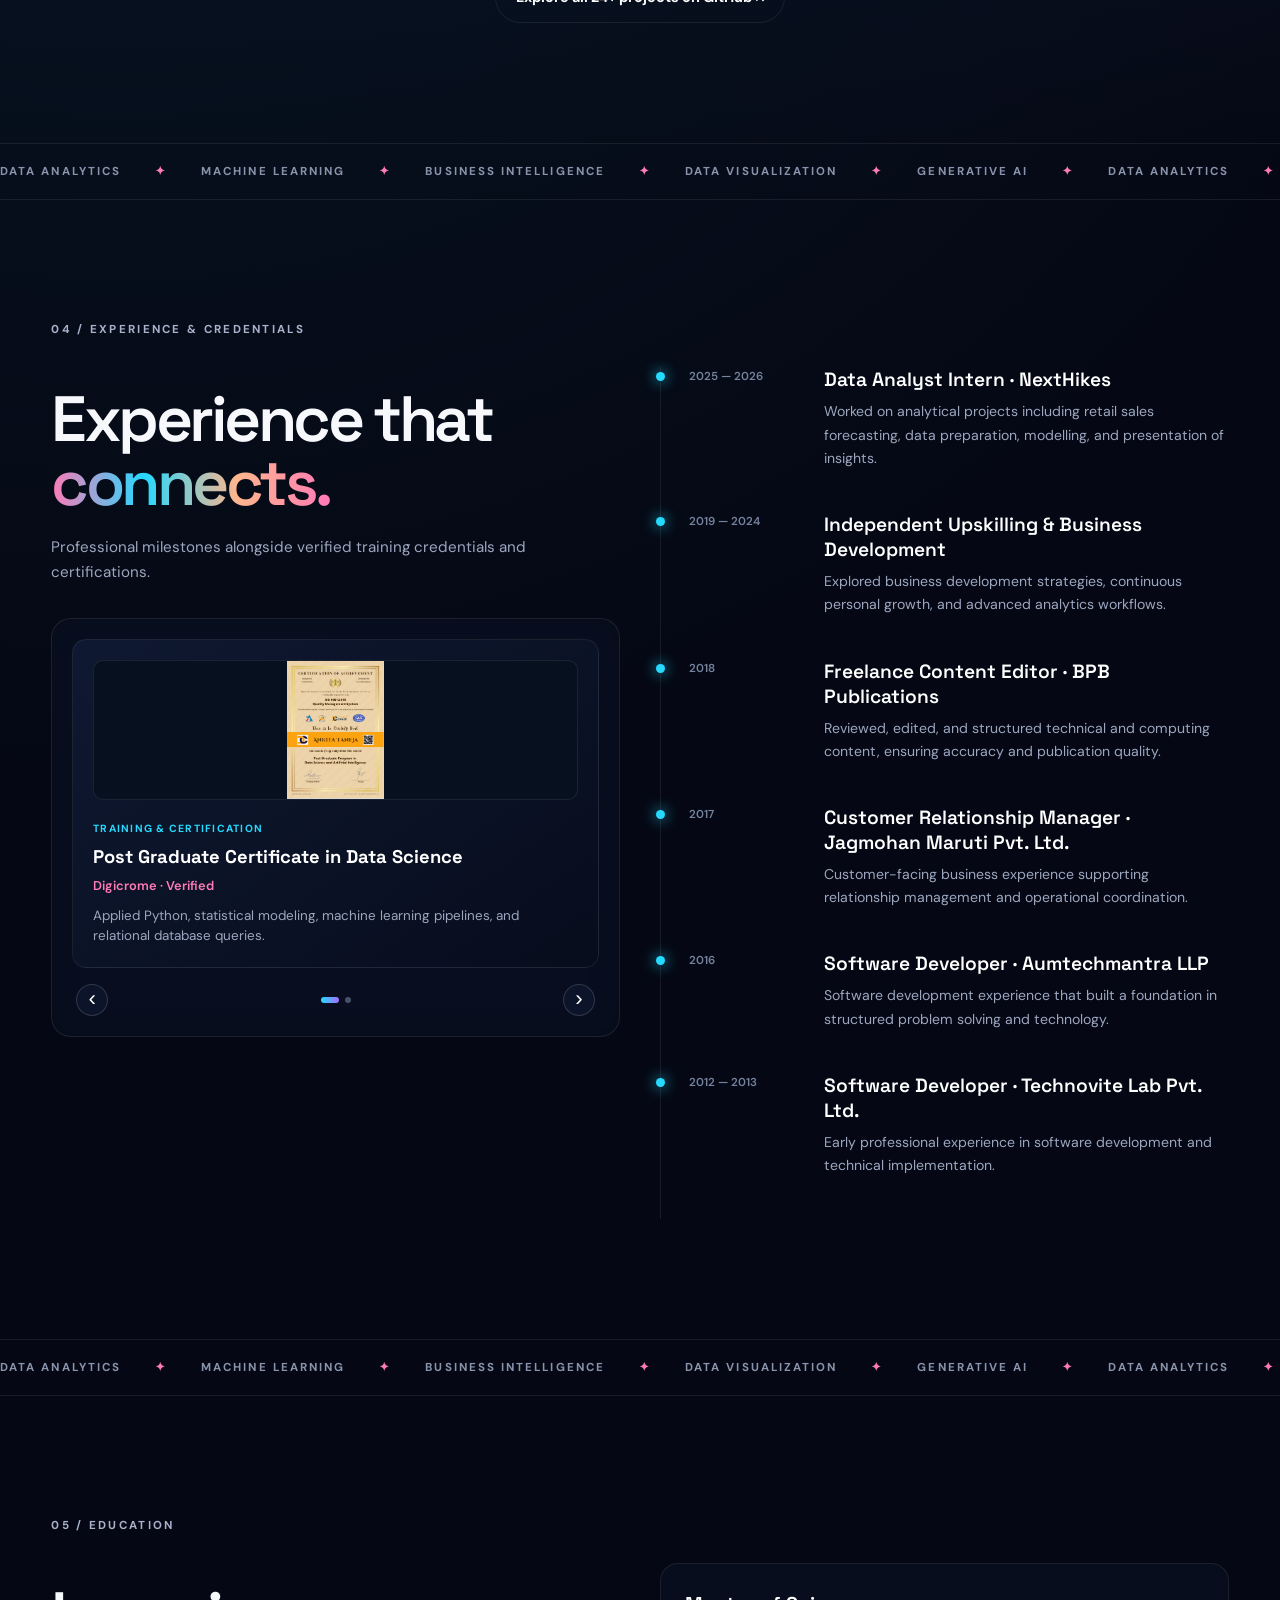
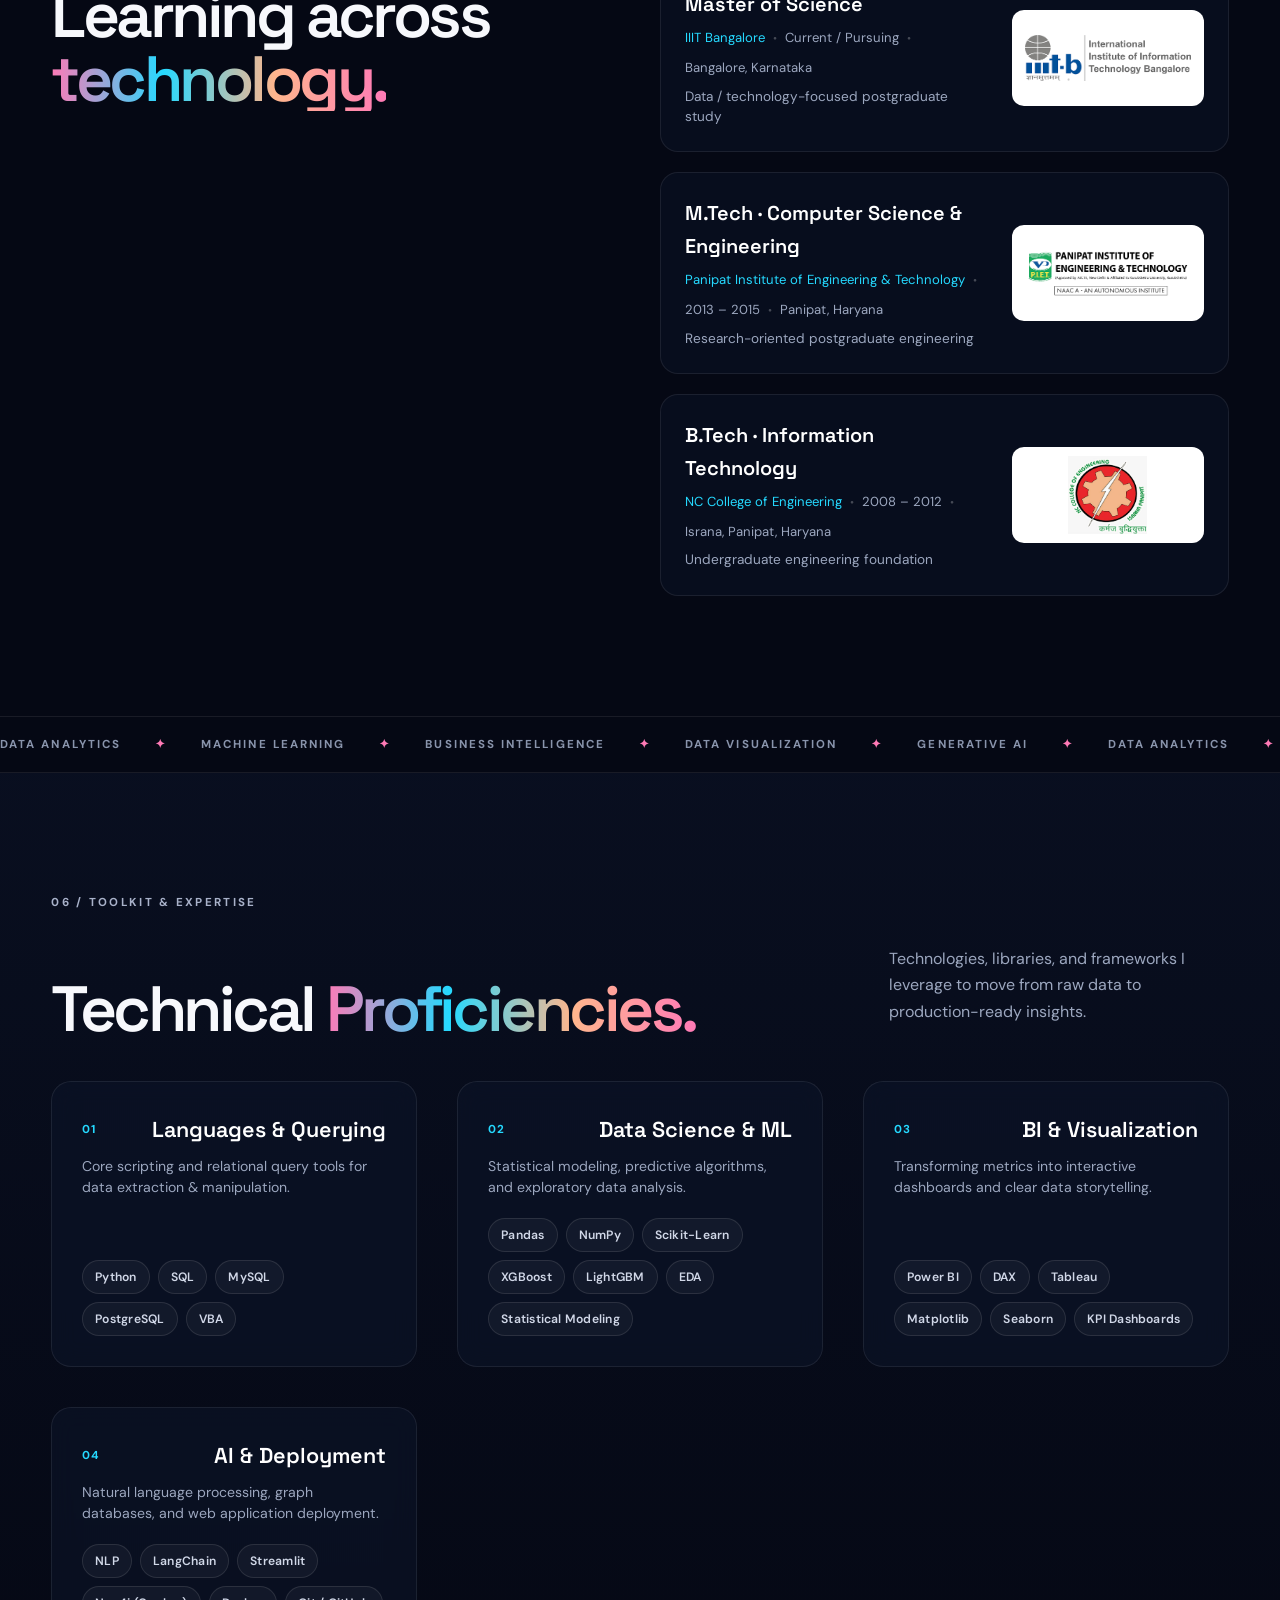
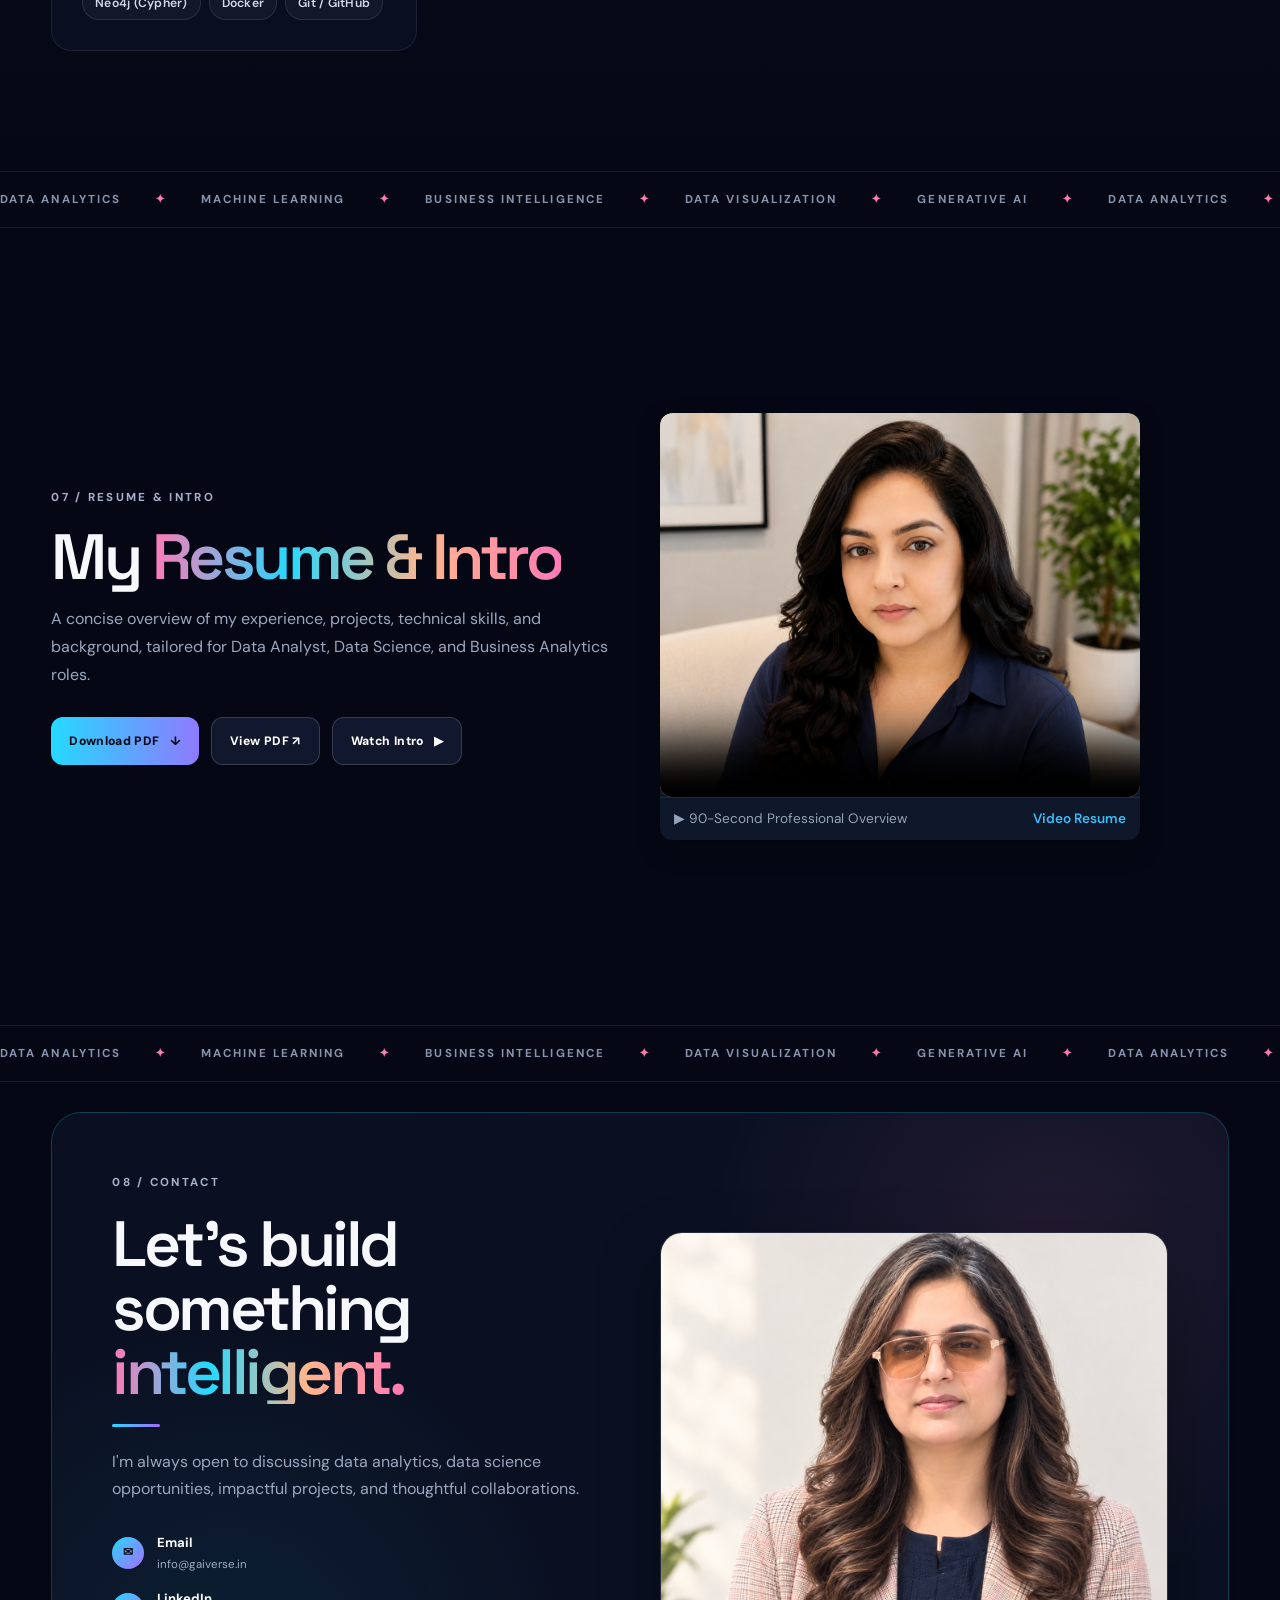
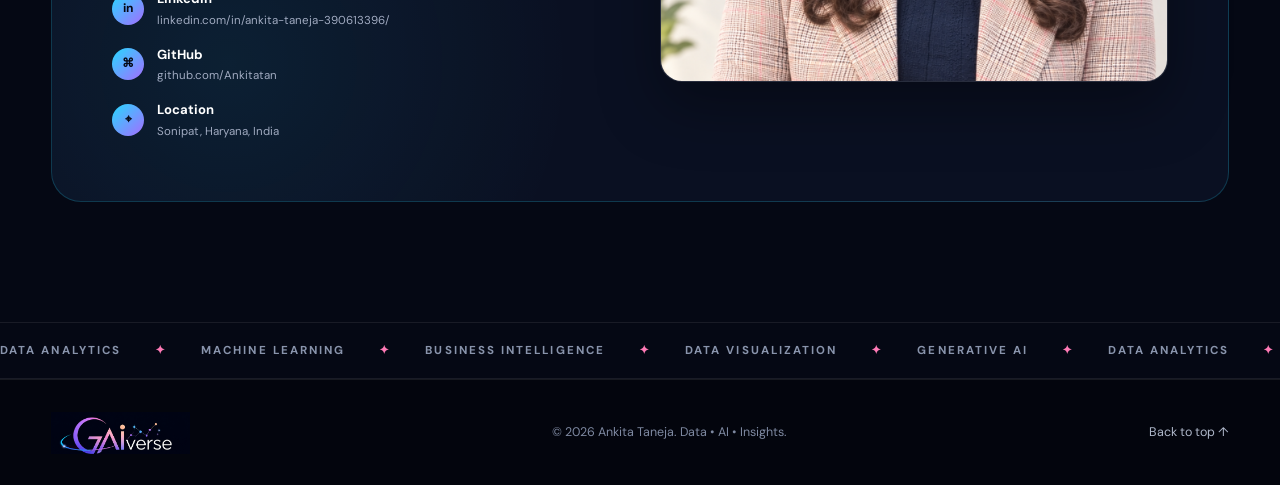
==== commit 13e57c2a: "Update mainpage.html" ====
--- a/mainpage.html
+++ b/mainpage.html
@@ -261,6 +261,19 @@
                   </div>
                 </div>
 
+                <!-- Slide 3: Meritshots -->
+                <div class="cert-slide">
+                  <div class="cert-card-preview">
+                    <div class="cert-img-frame">
+                      <img src="images/Meritshots" alt="Meritshot Academy Certificate" class="cert-preview-img">
+                    </div>
+                    <span class="cert-badge">TRAINING & CERTIFICATION</span>
+                    <h3>Data Science Certification</h3>
+                    <div class="cert-issuer-line">Meritshot Academy · Verified</div>
+                    <p>Business reporting, exploratory data analysis, predictive modeling workflows, and dashboard engineering.</p>
+                  </div>
+                </div>
+
               </div>
             </div>
 
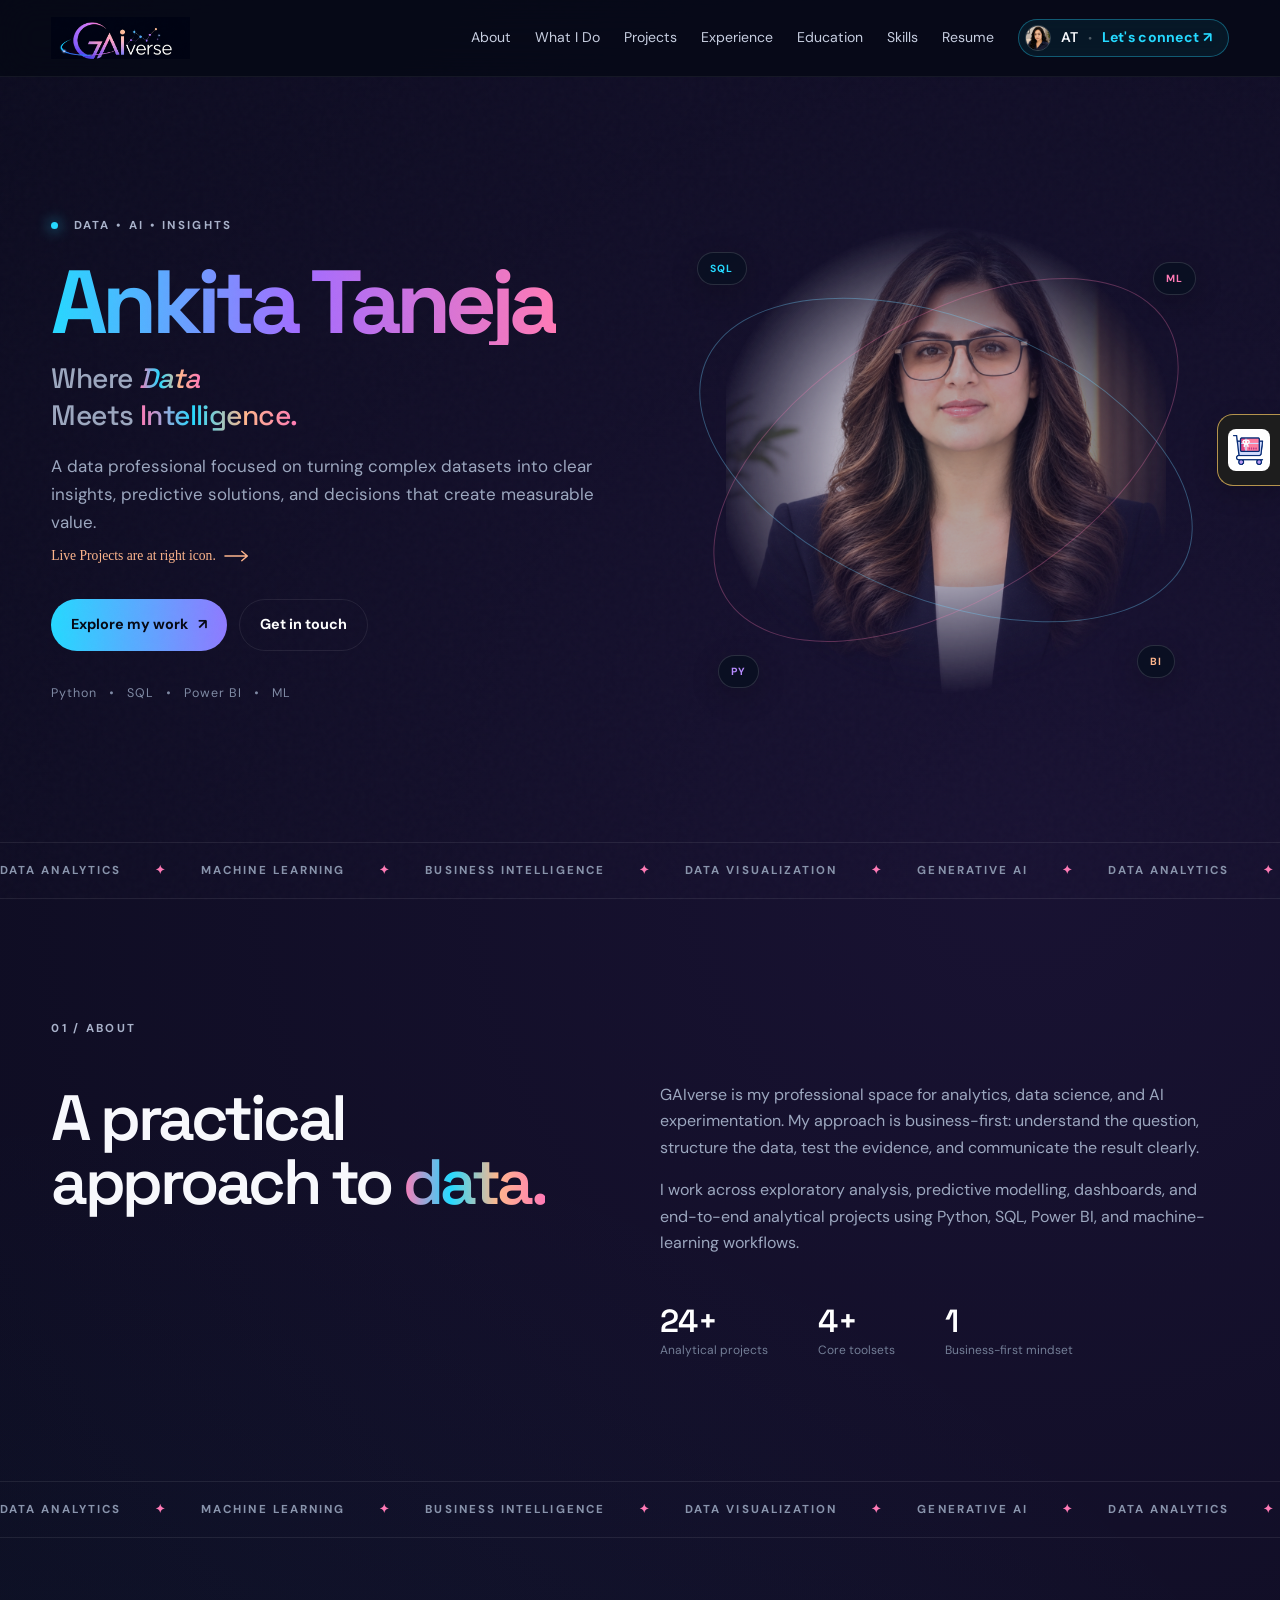
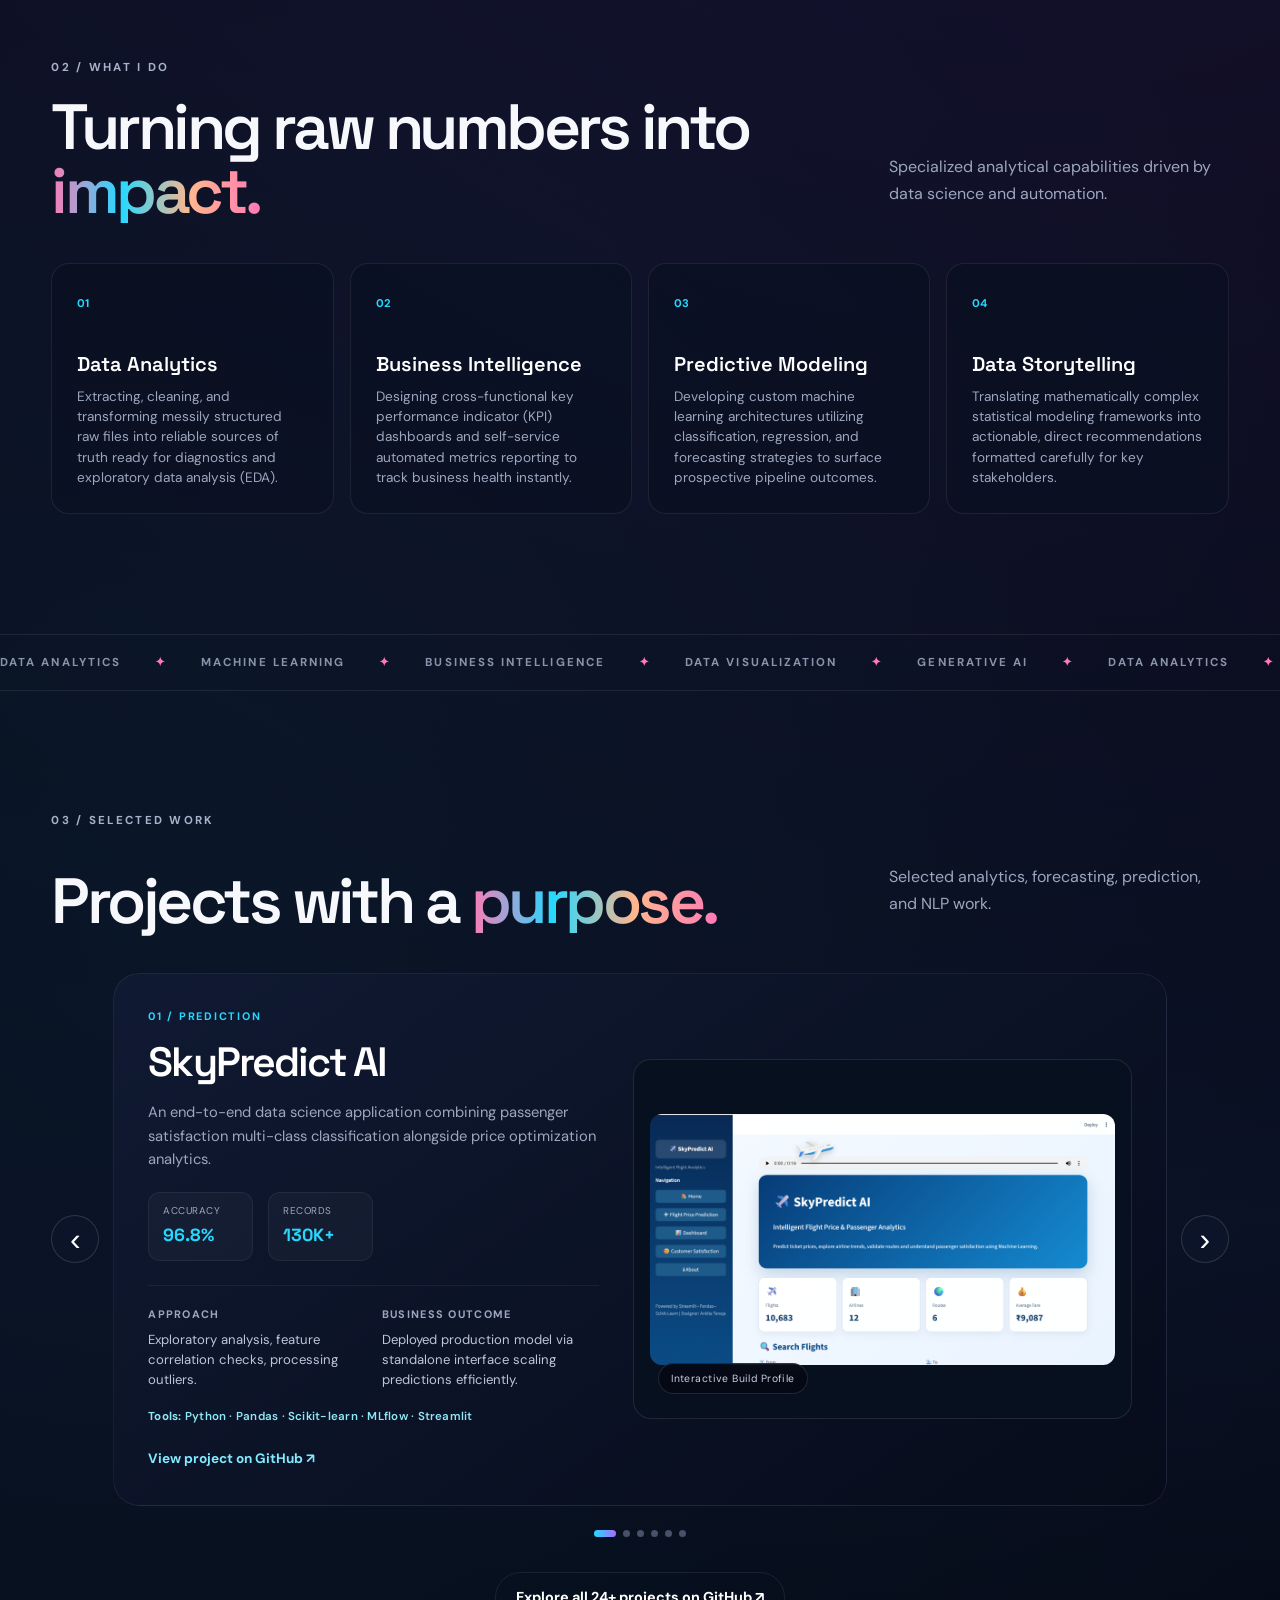
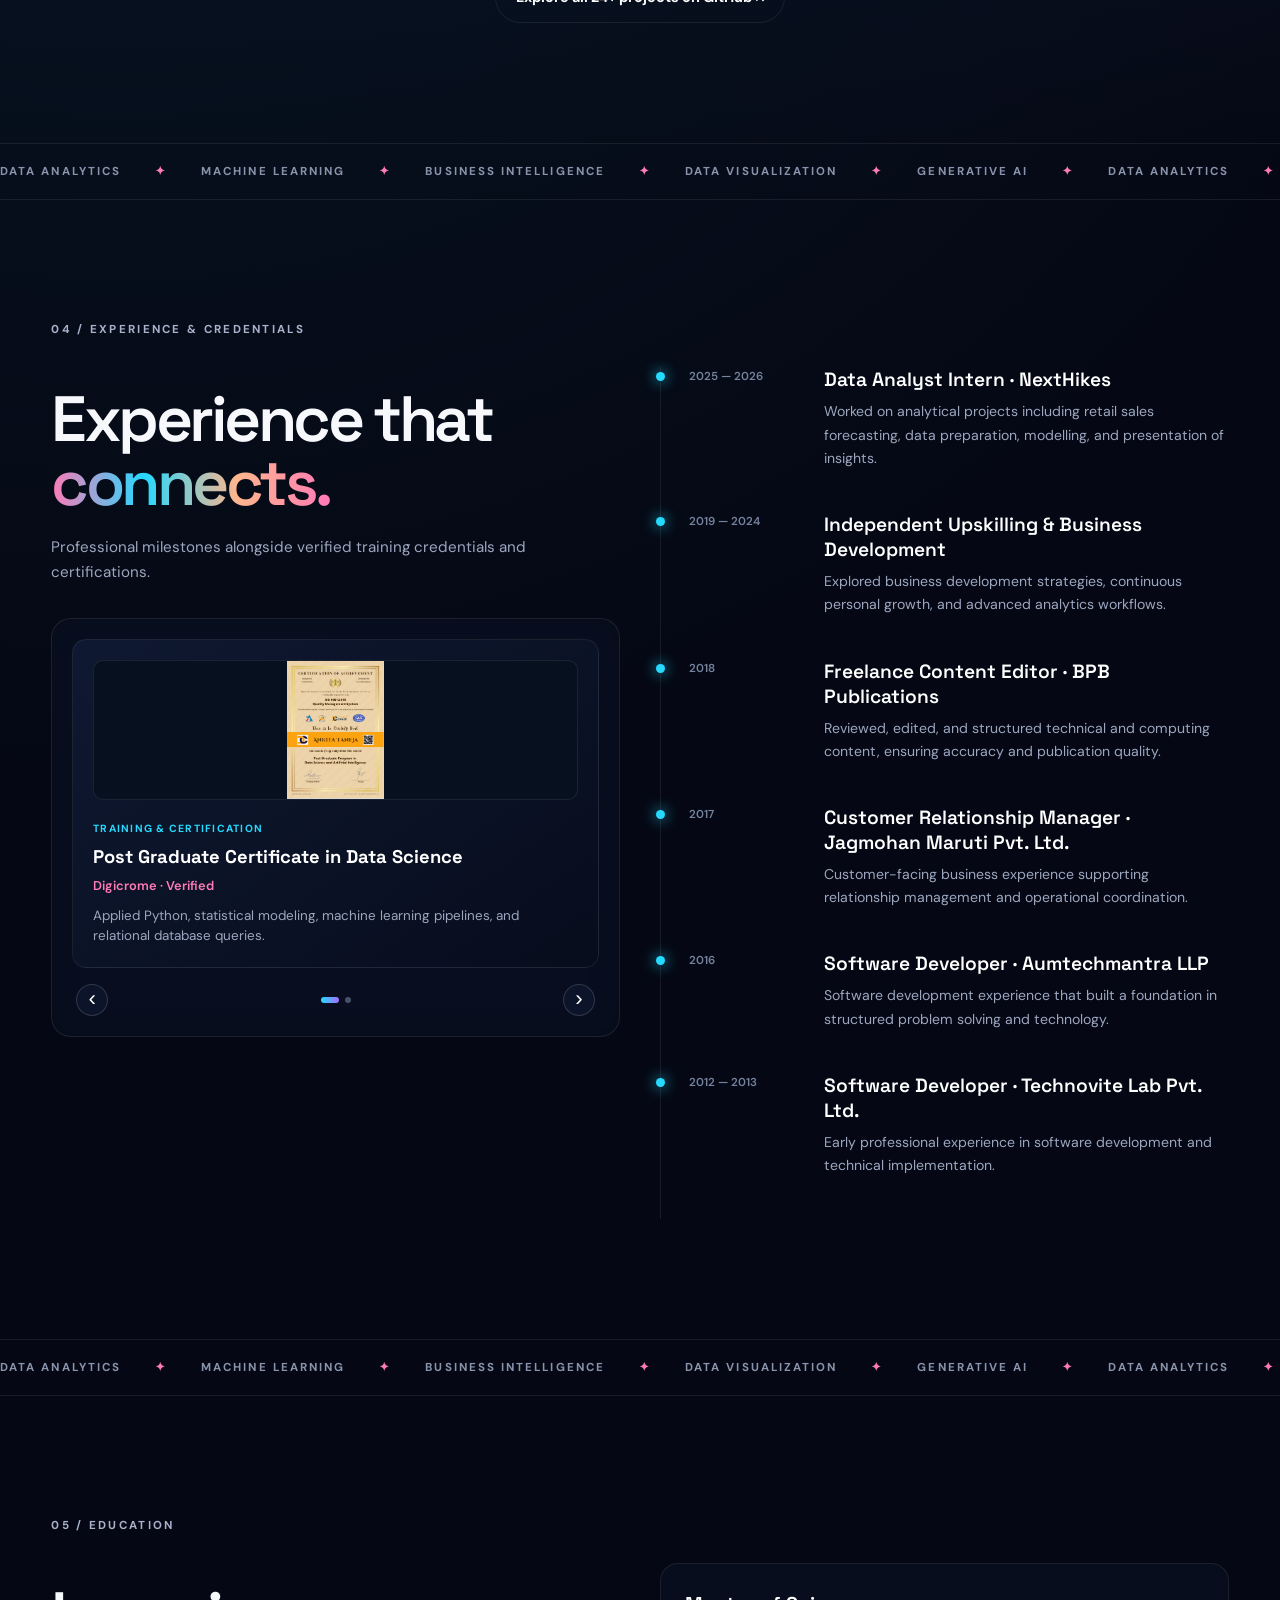
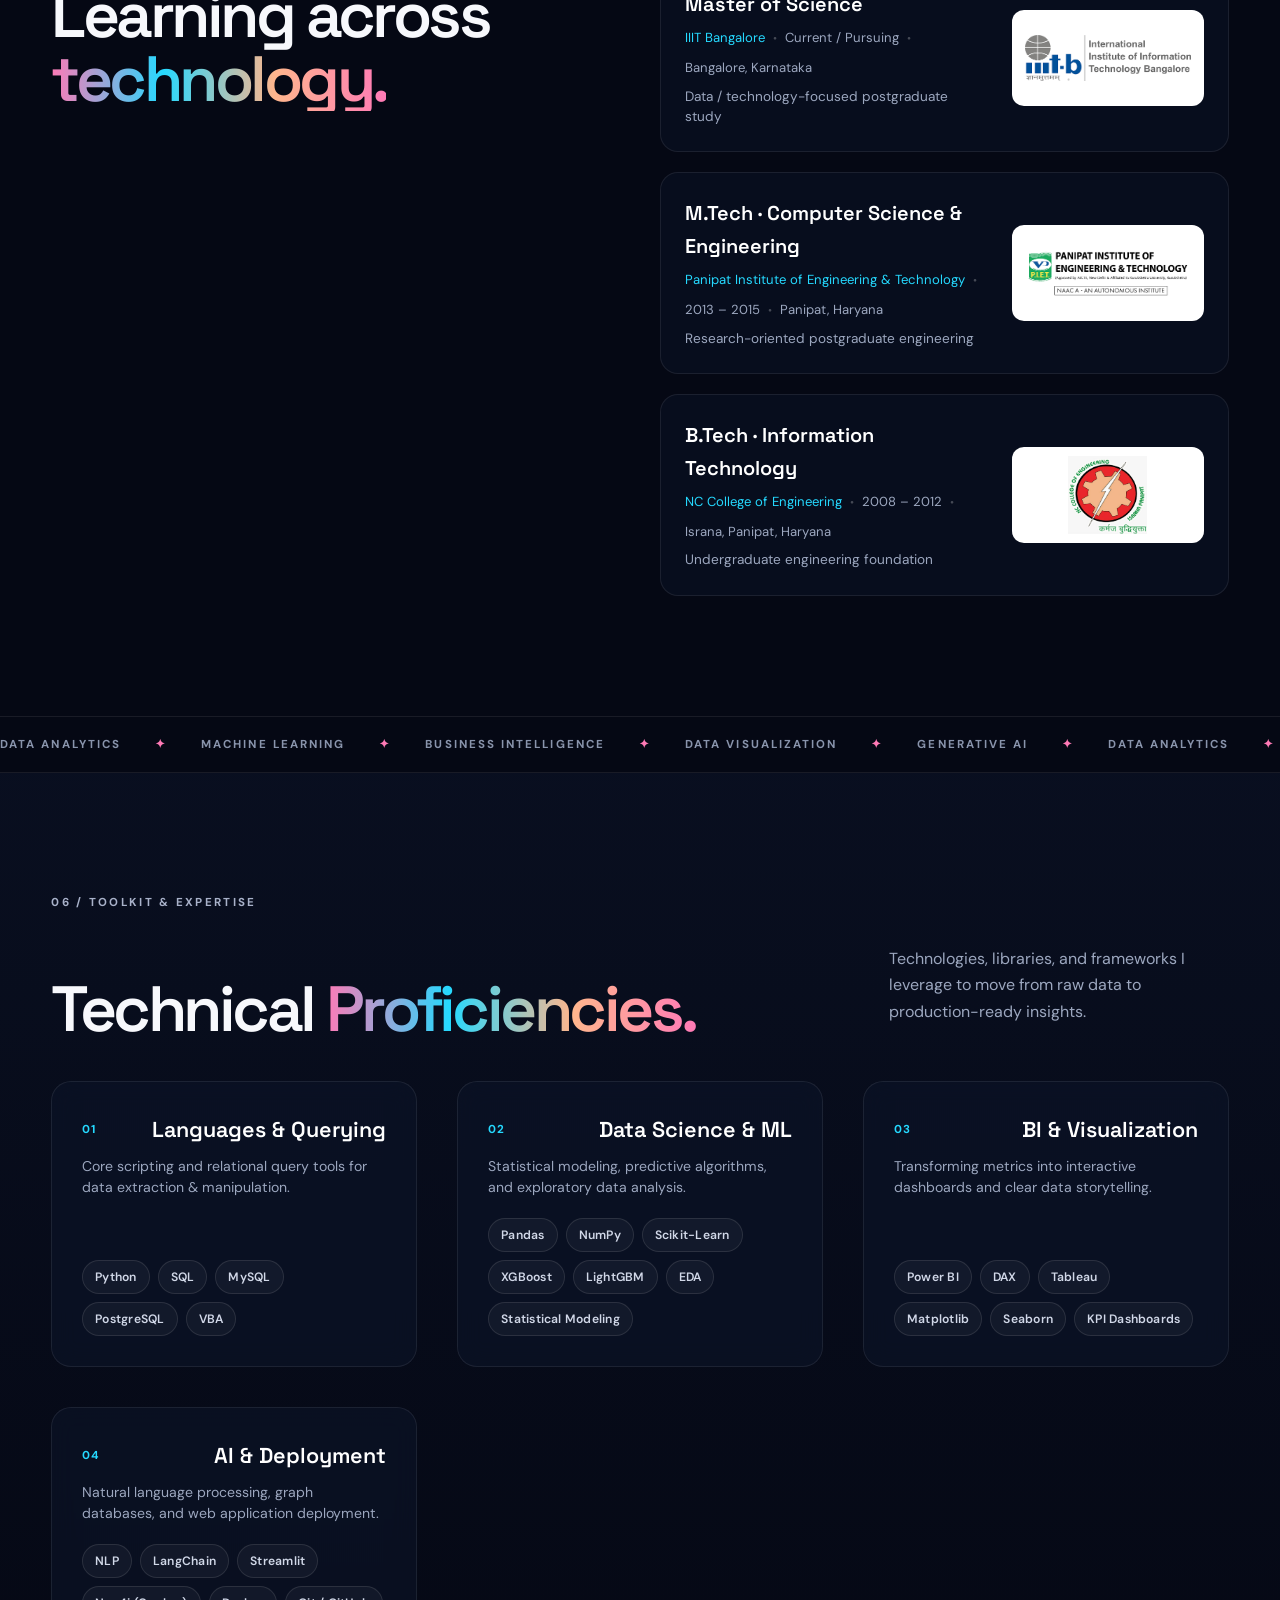
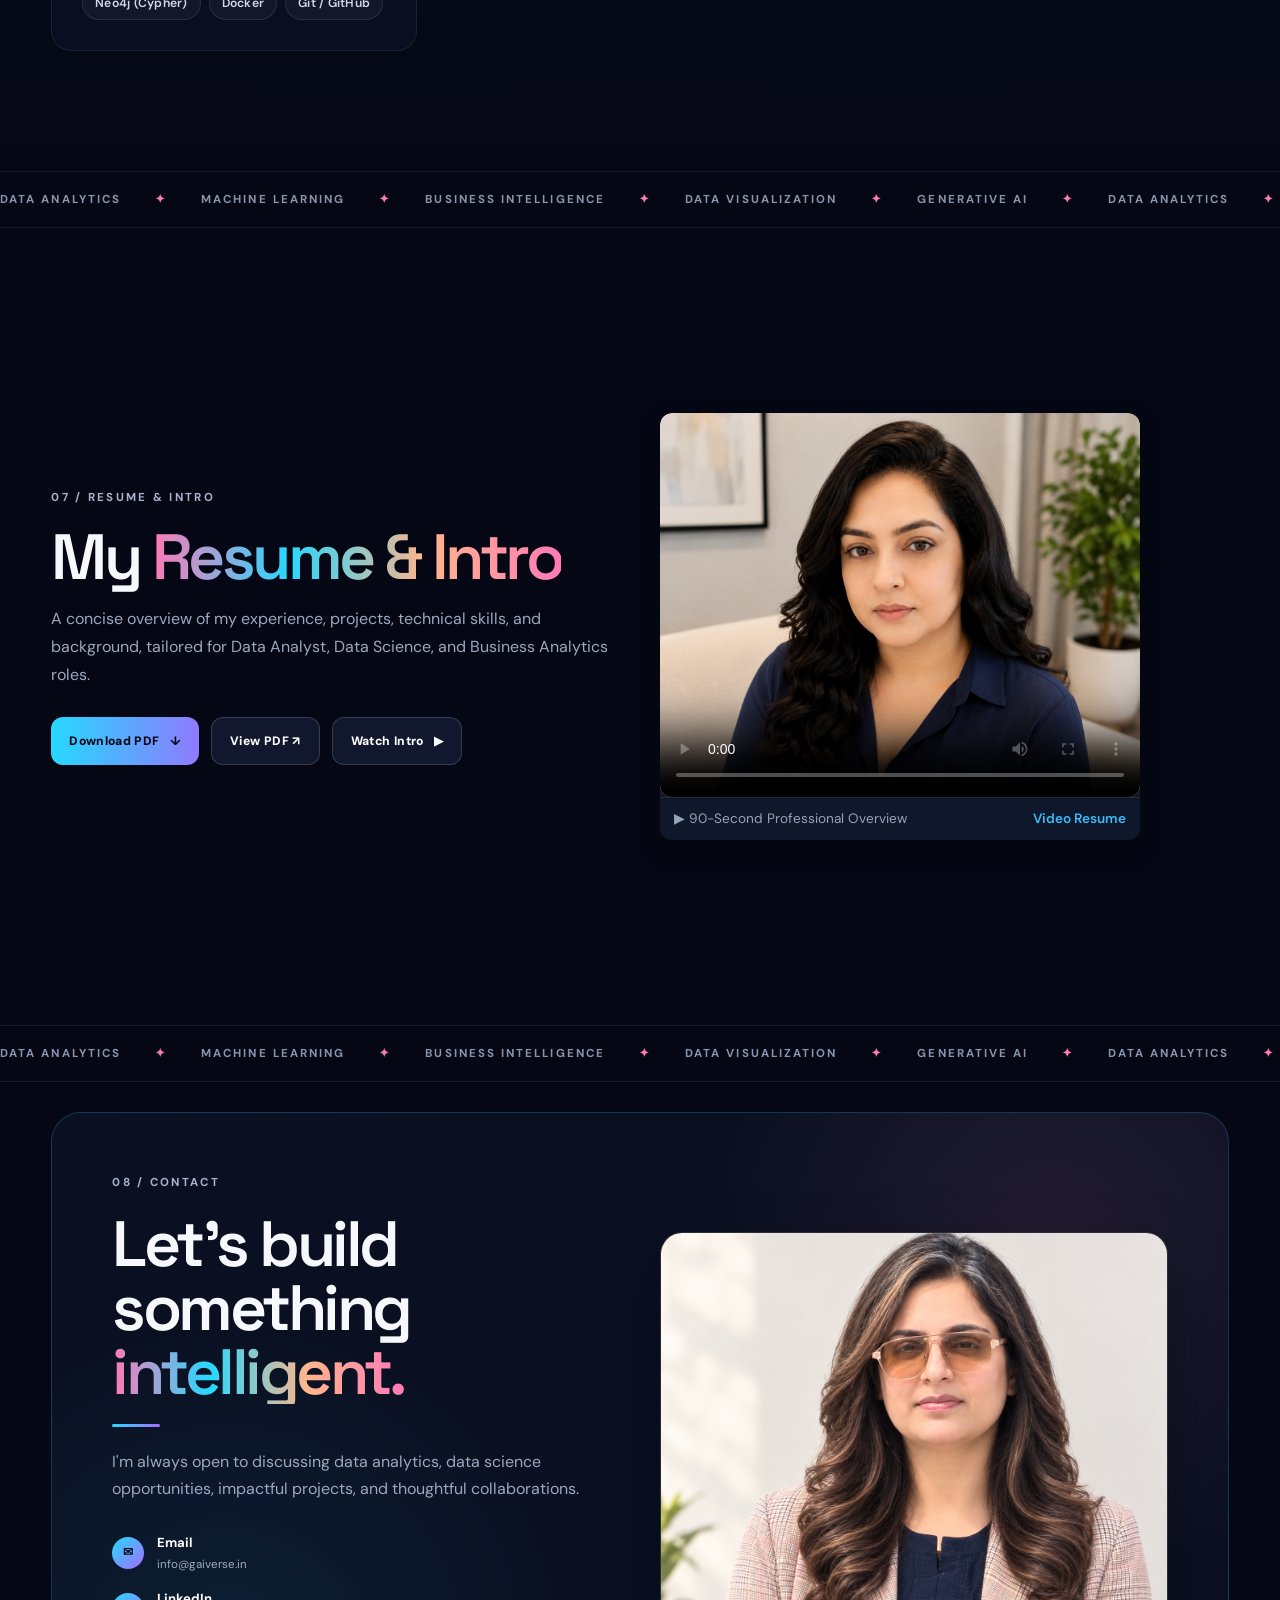
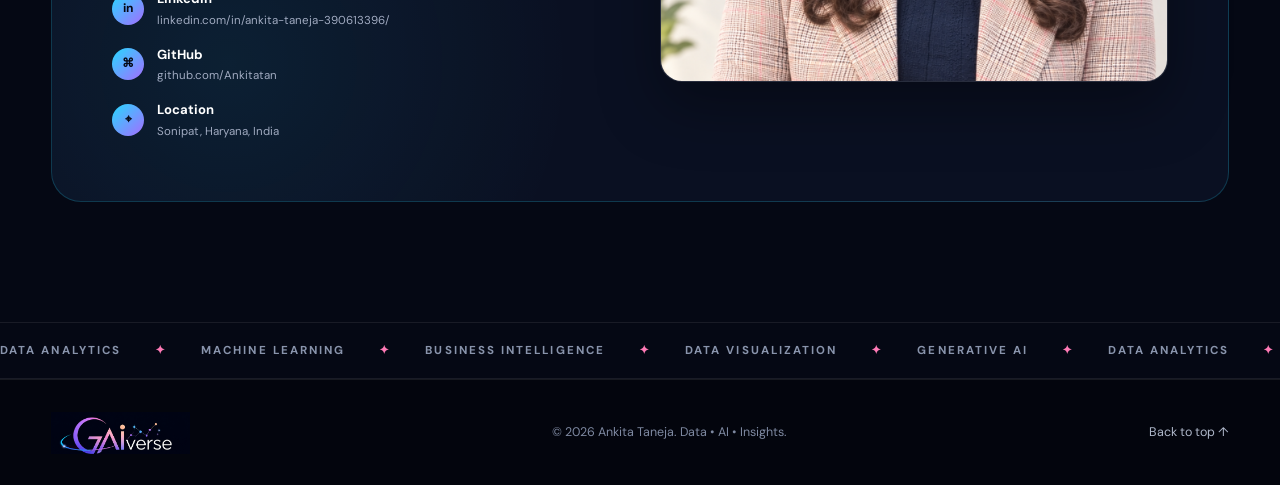
==== commit 0b1e2286: "Update Meritshot Academy Certificate details Updated image source and modified description text for " ====
--- a/mainpage.html
+++ b/mainpage.html
@@ -265,12 +265,12 @@
                 <div class="cert-slide">
                   <div class="cert-card-preview">
                     <div class="cert-img-frame">
-                      <img src="images/Meritshots" alt="Meritshot Academy Certificate" class="cert-preview-img">
+                      <img src="images/Meritshot" alt="Meritshot Academy Certificate" class="cert-preview-img">
                     </div>
                     <span class="cert-badge">TRAINING & CERTIFICATION</span>
                     <h3>Data Science Certification</h3>
                     <div class="cert-issuer-line">Meritshot Academy · Verified</div>
-                    <p>Business reporting, exploratory data analysis, predictive modeling workflows, and dashboard engineering.</p>
+                    <p>Advanced business analytics, exploratory data analysis, predictive modeling, and data visualization.</p>
                   </div>
                 </div>
 
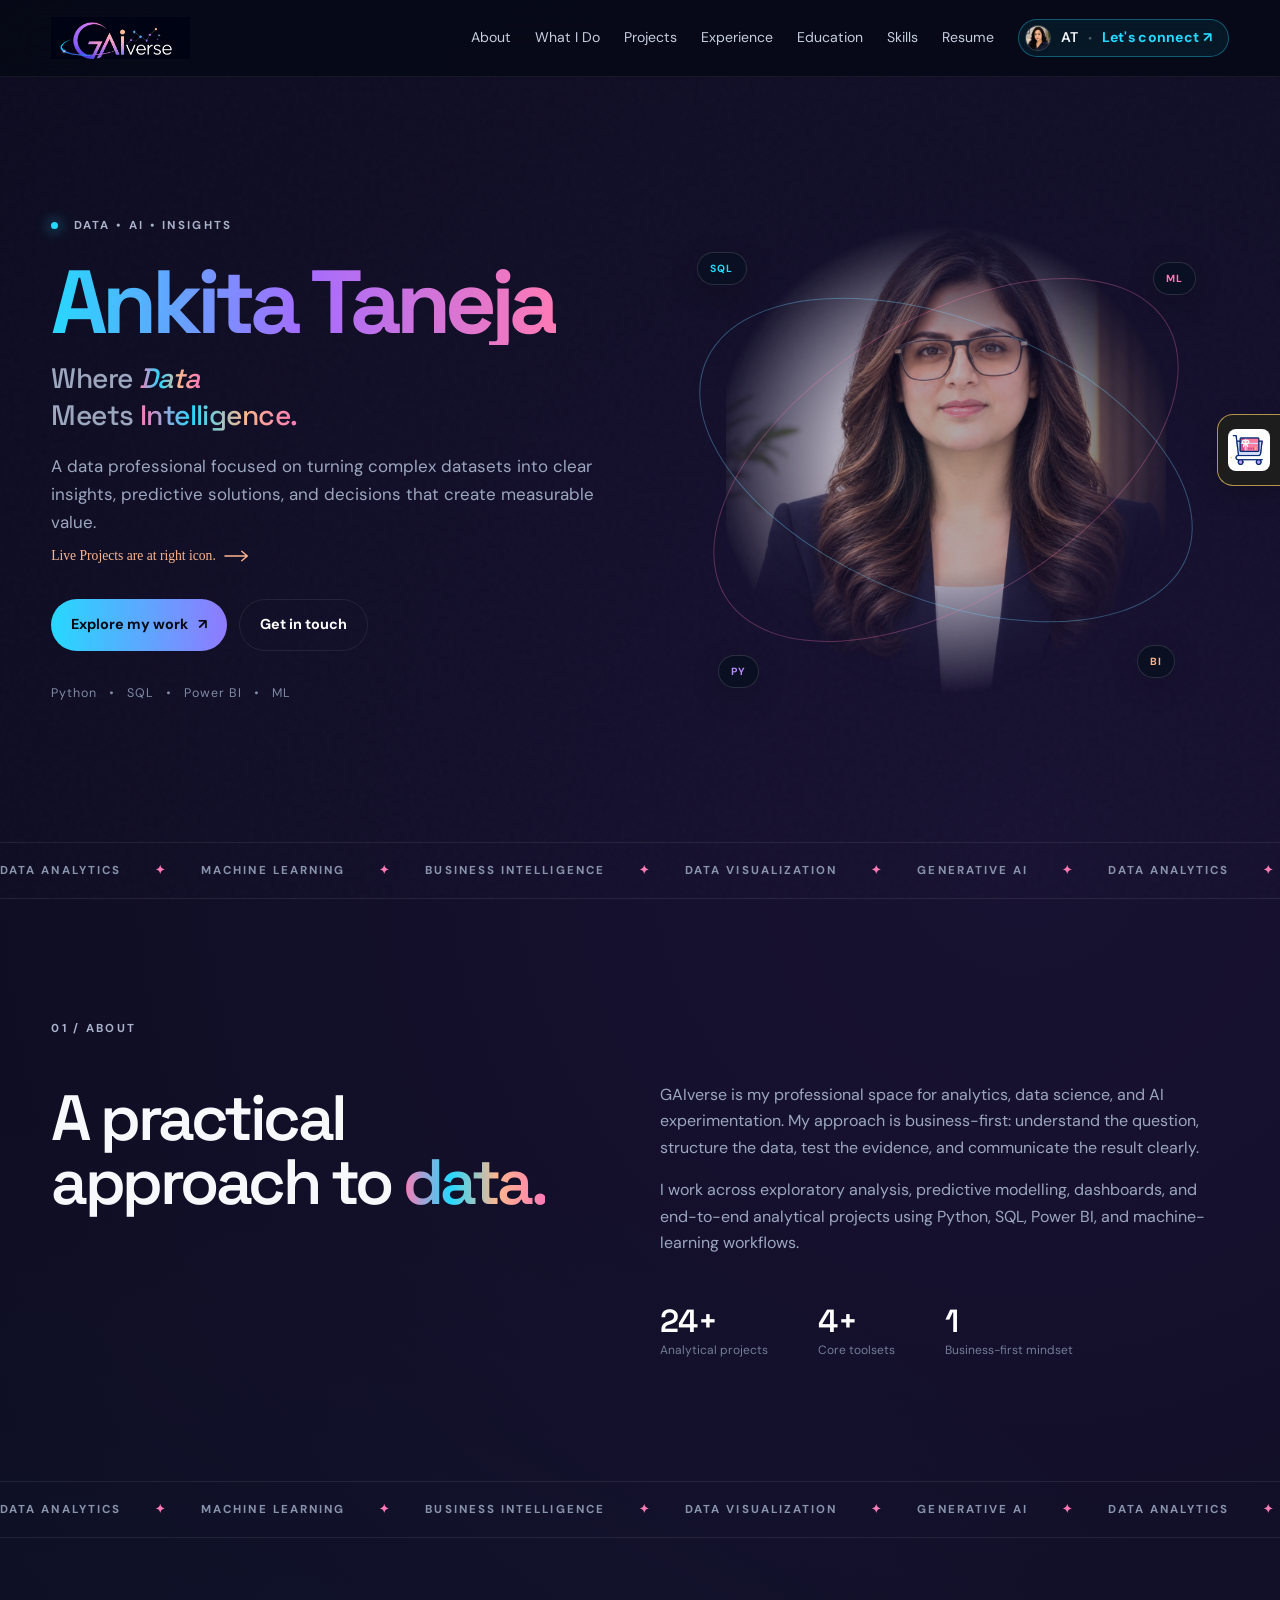
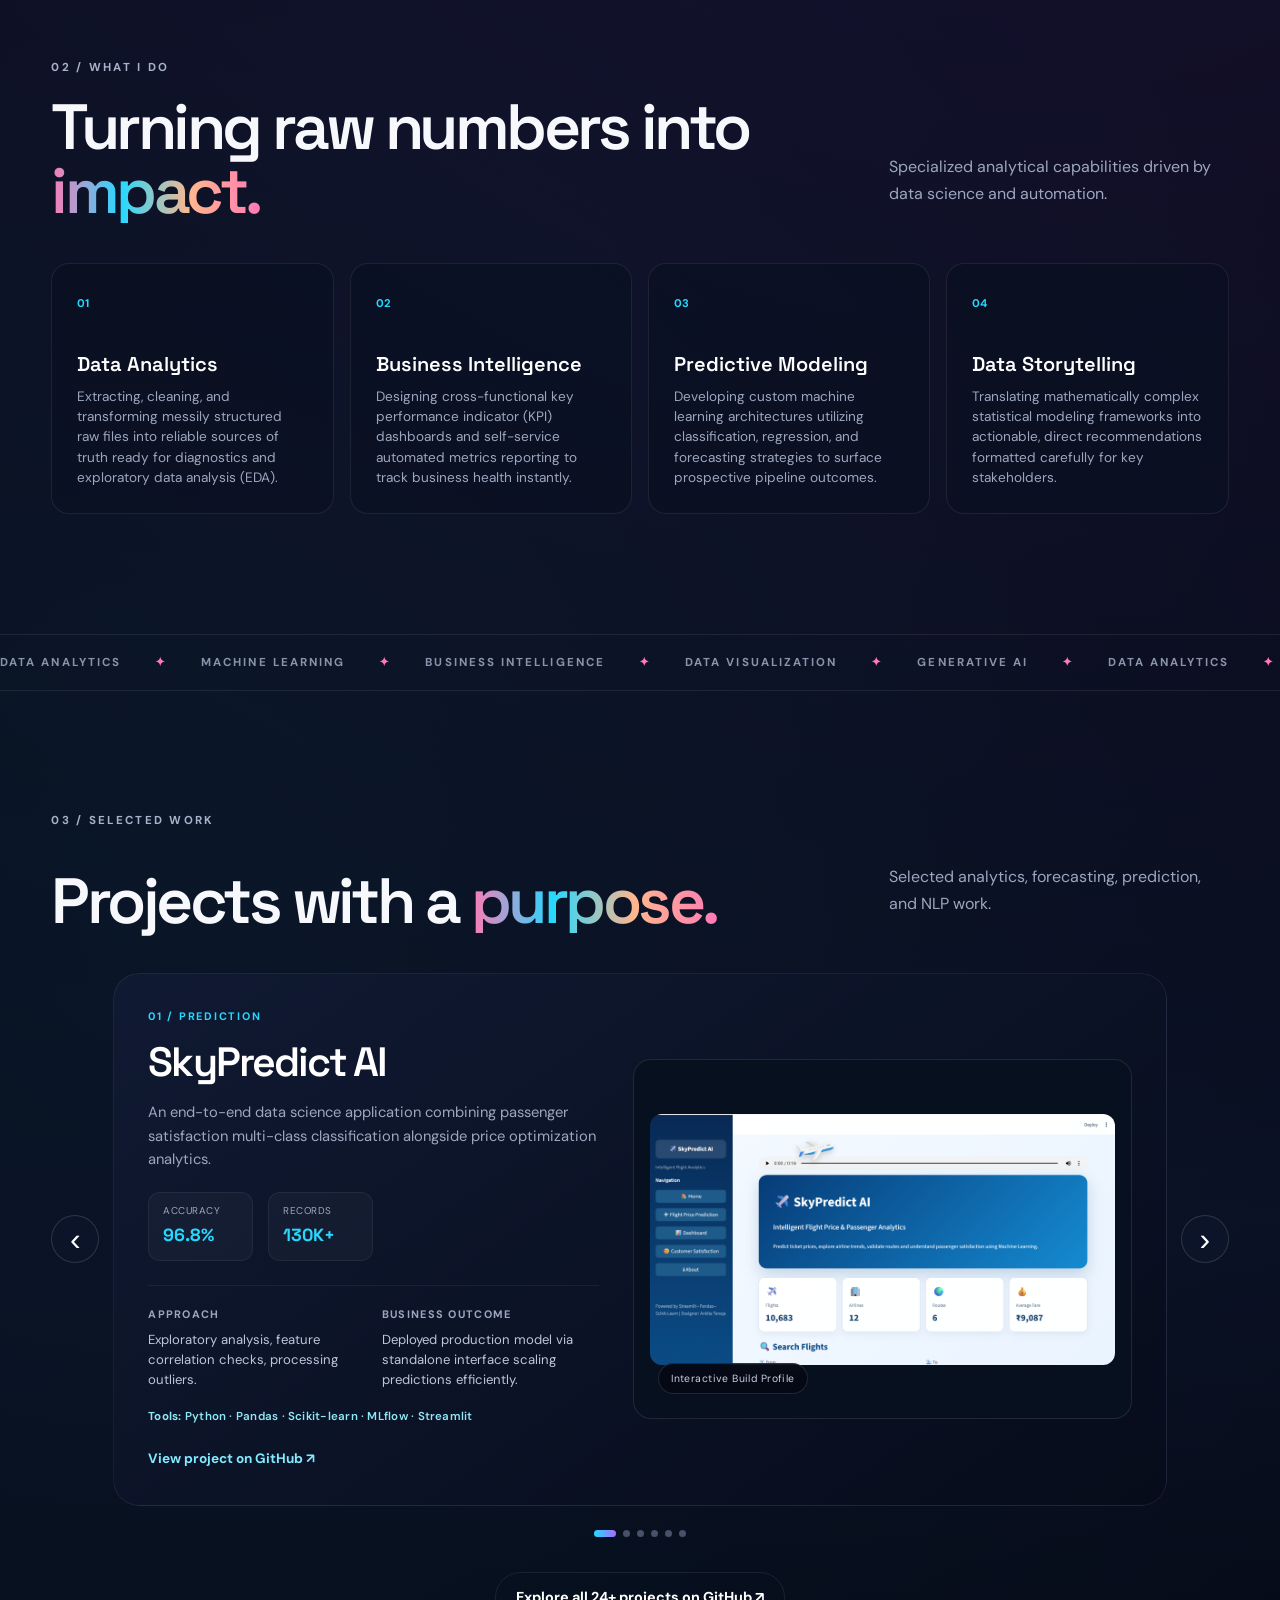
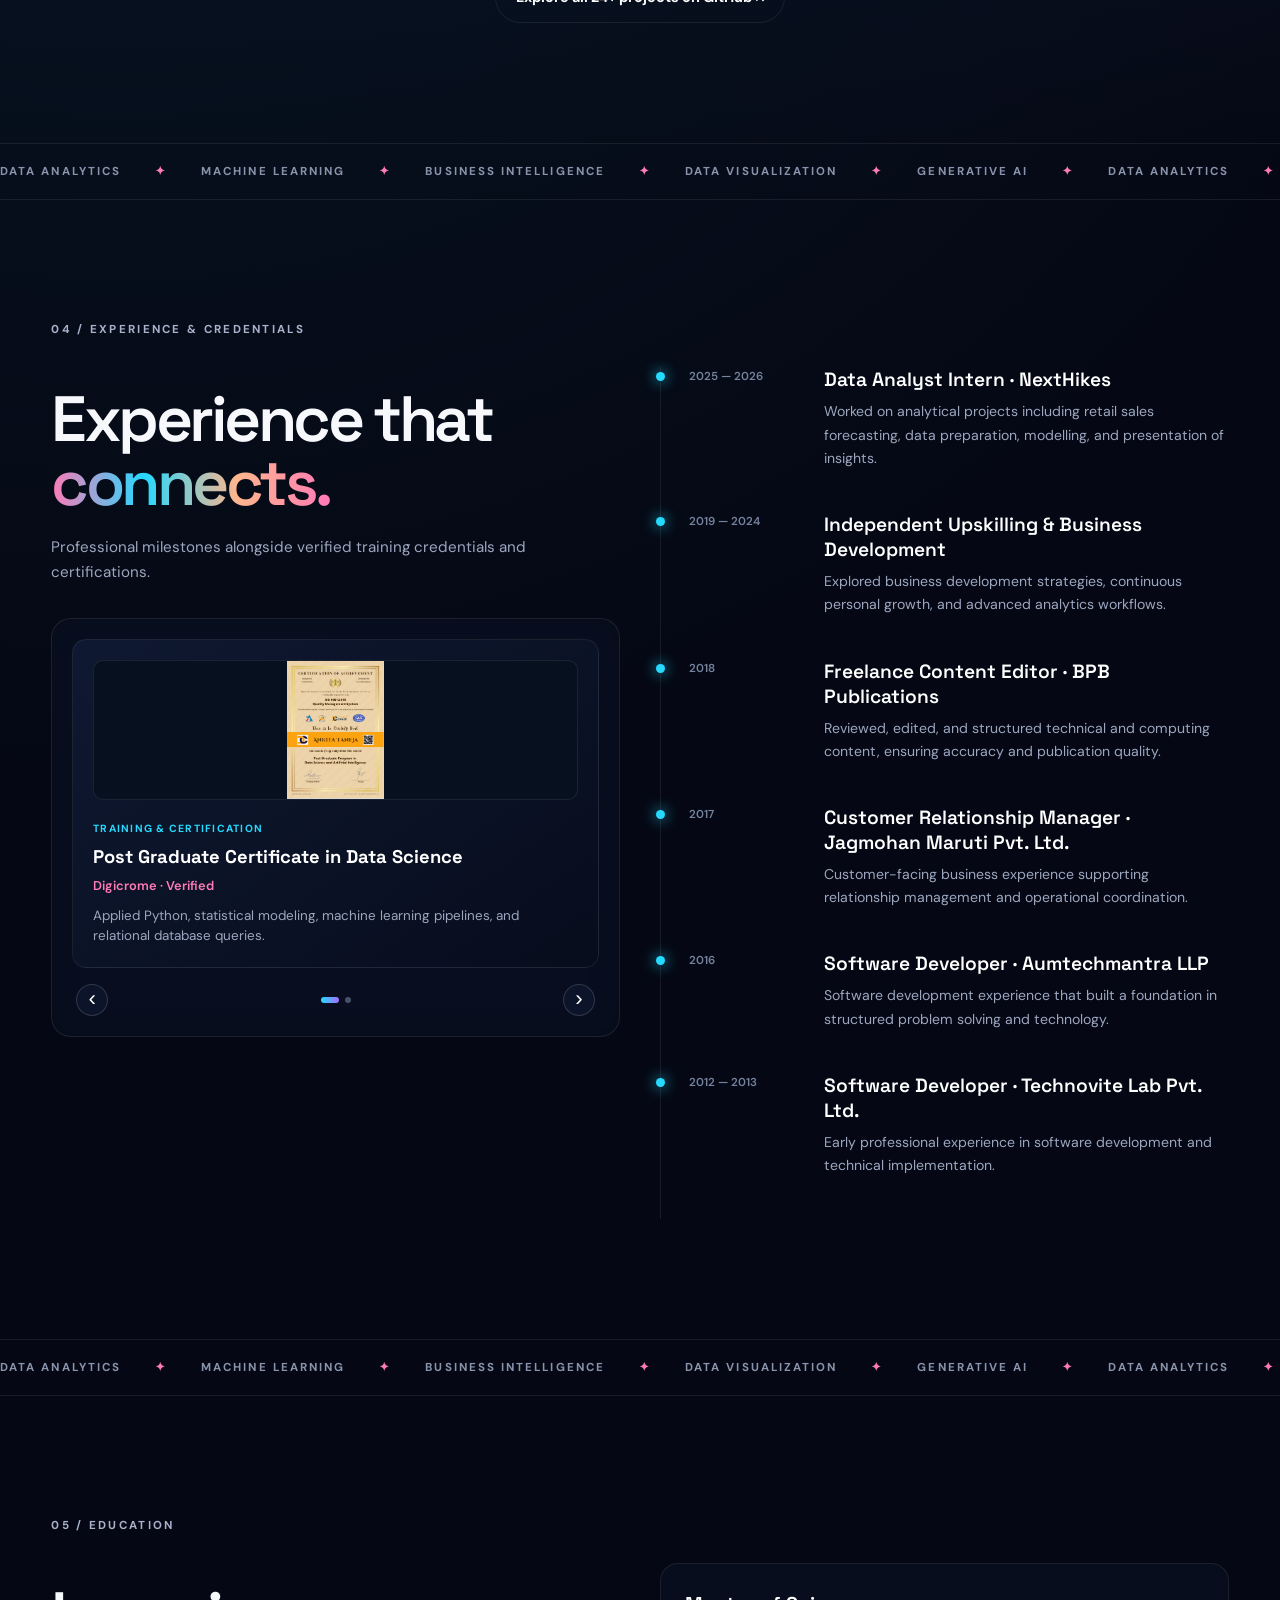
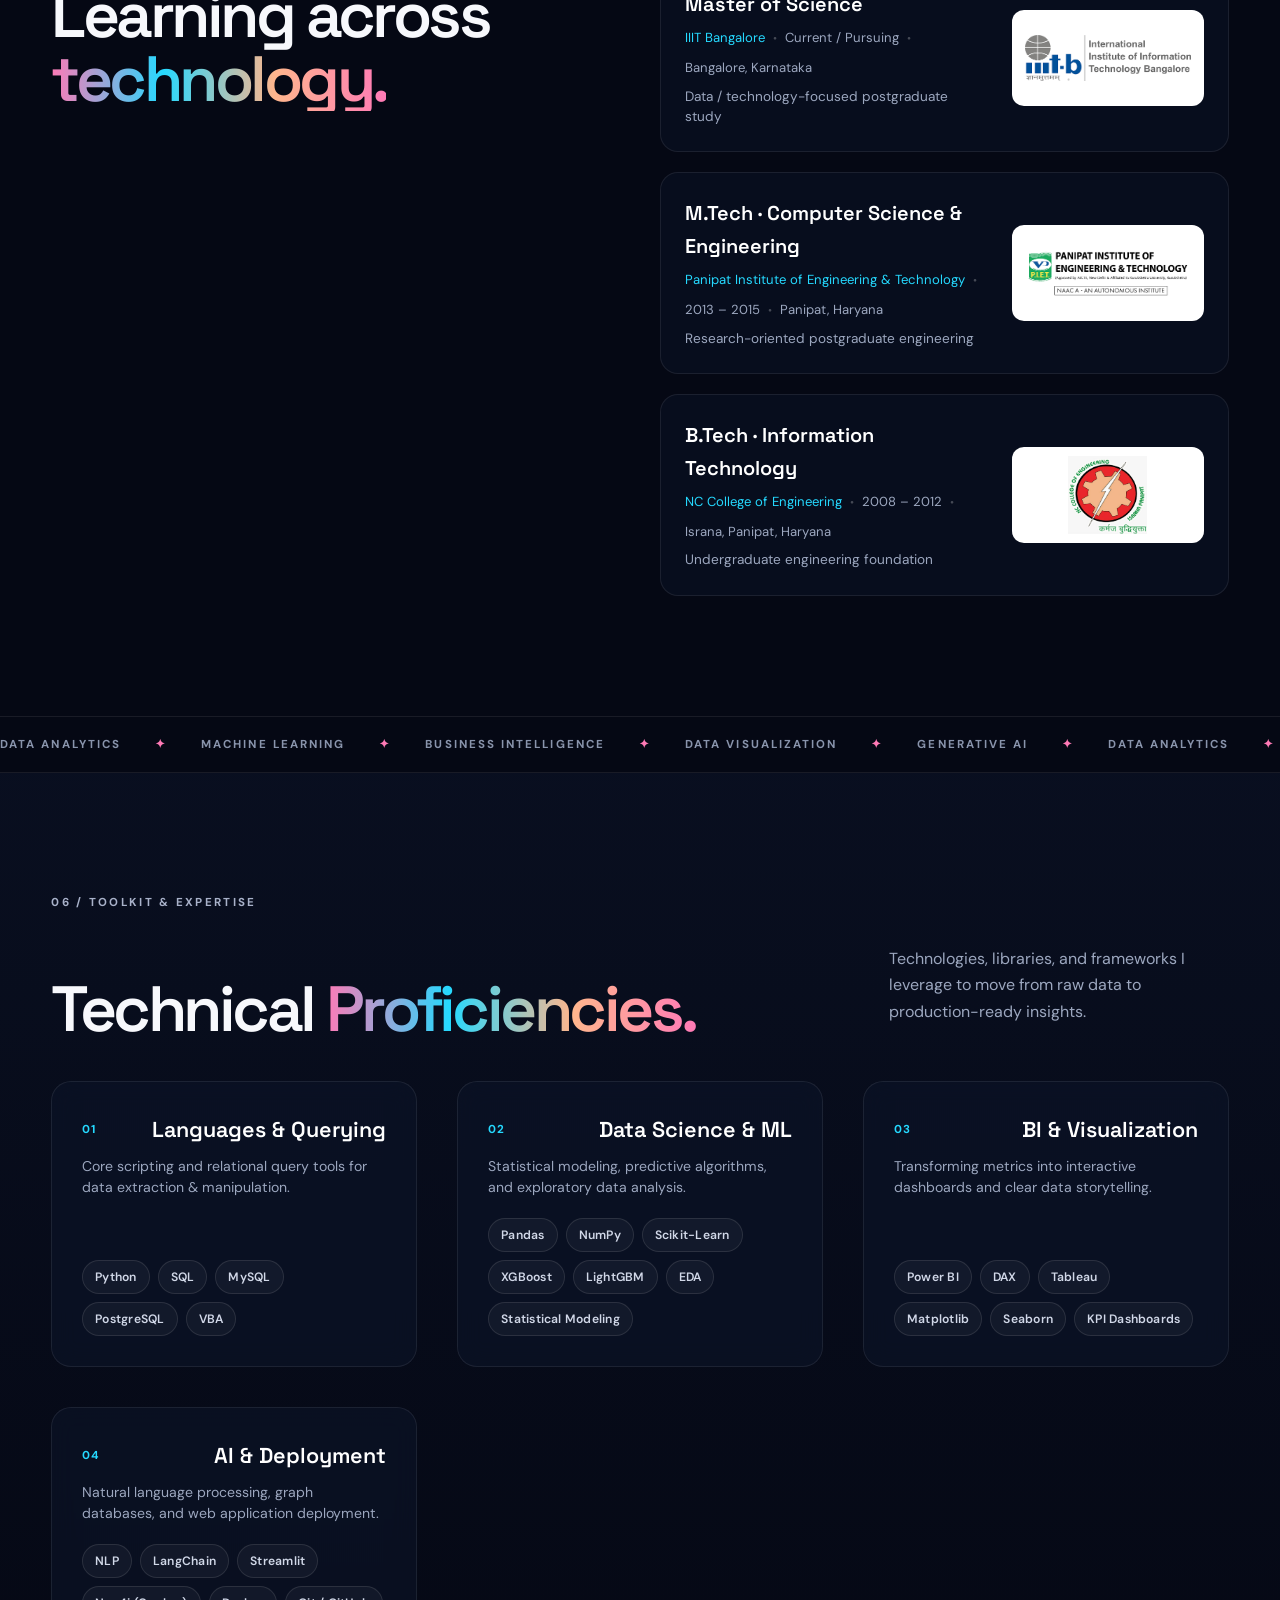
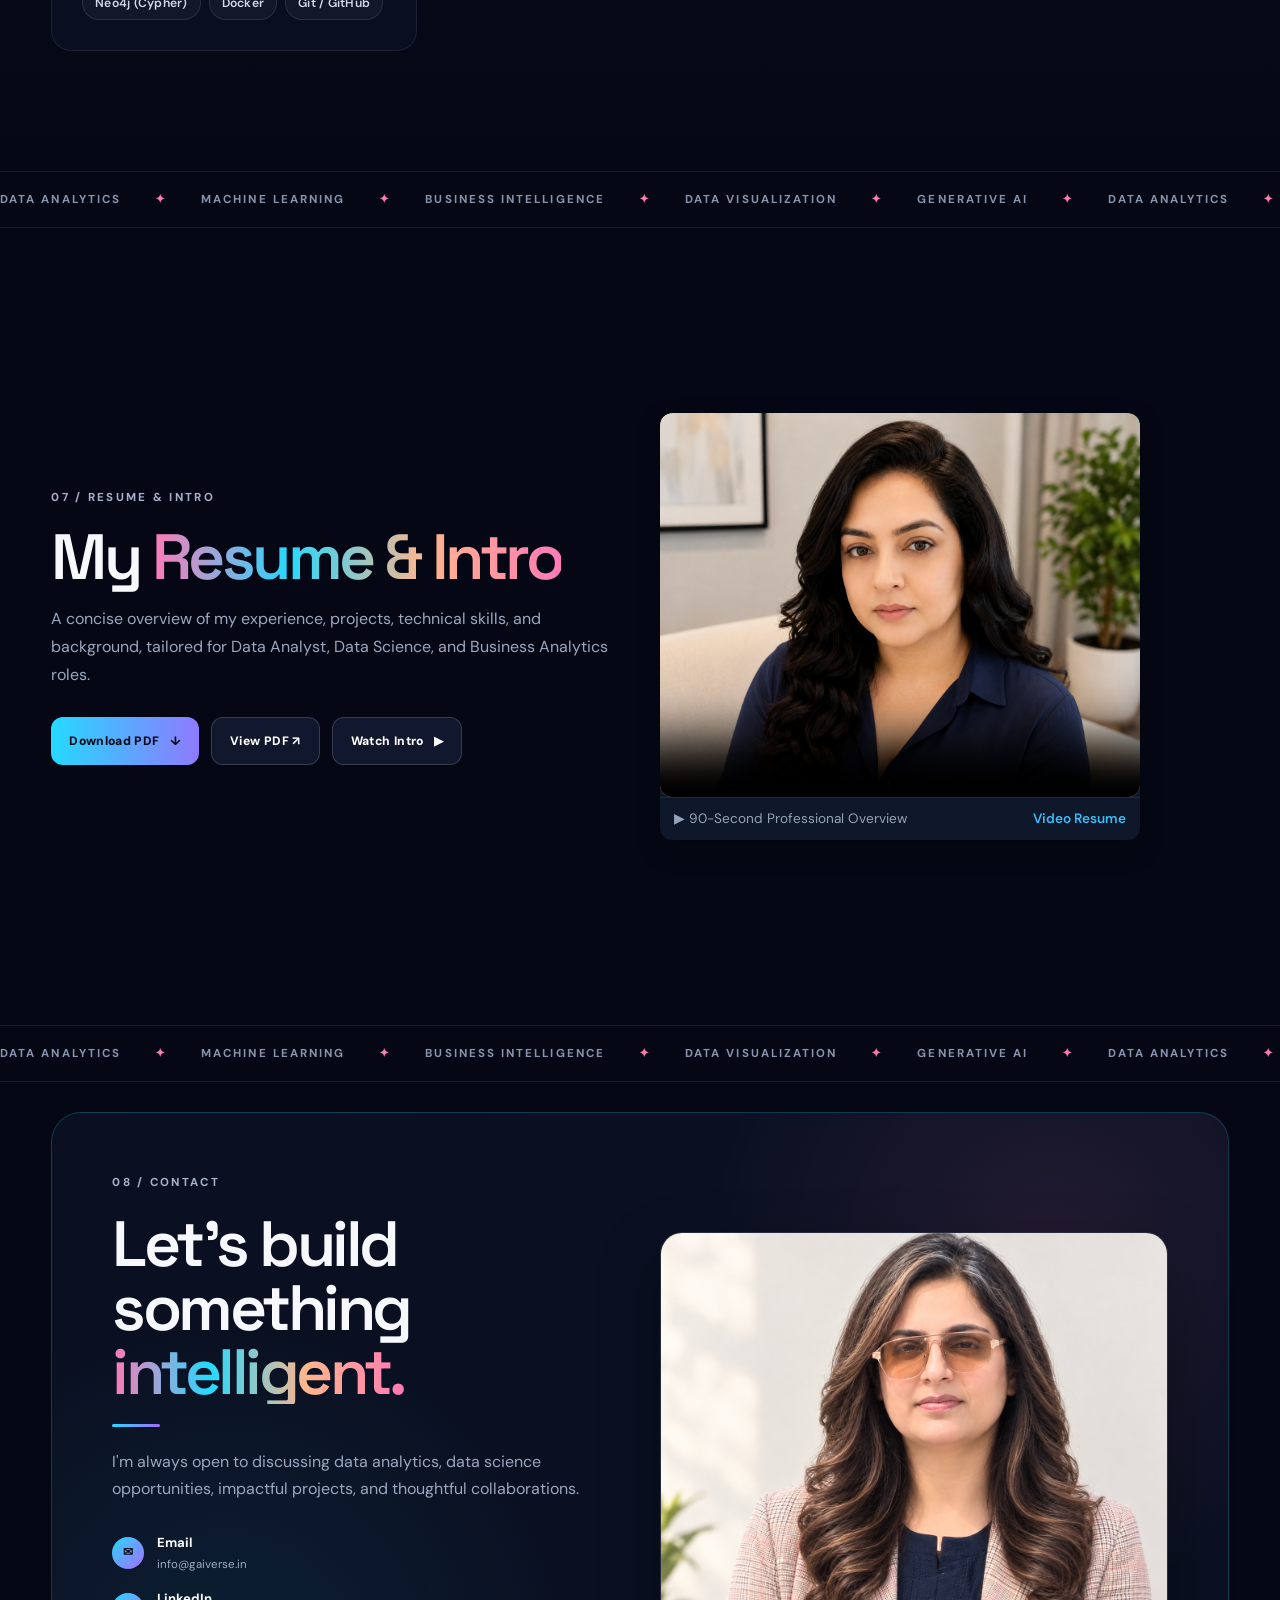
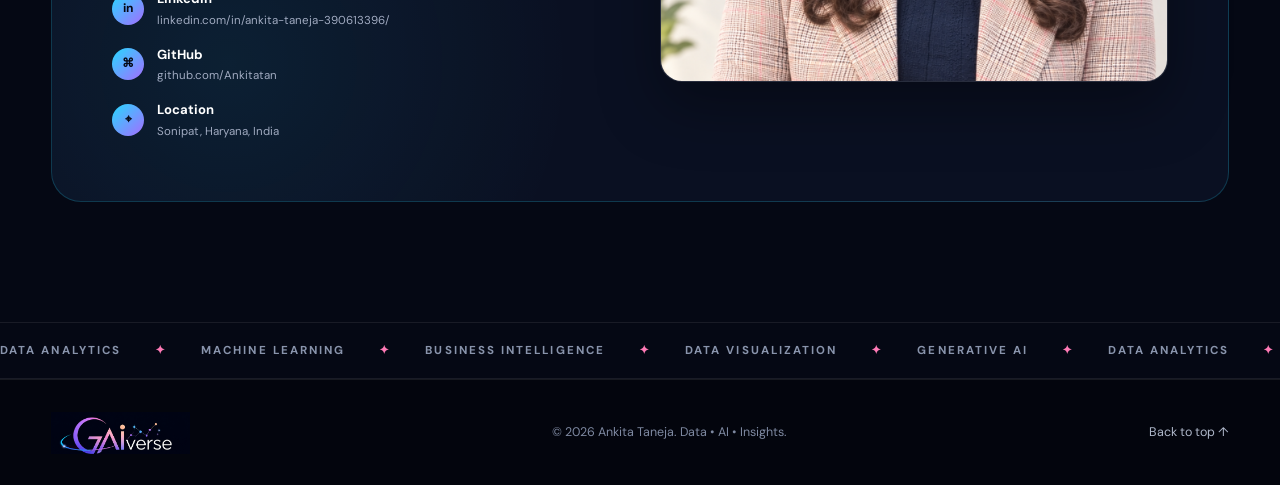
==== commit 23a3487d: "Update mainpage.html" ====
--- a/mainpage.html
+++ b/mainpage.html
@@ -265,10 +265,10 @@
                 <div class="cert-slide">
                   <div class="cert-card-preview">
                     <div class="cert-img-frame">
-                      <img src="images/Meritshot" alt="Meritshot Academy Certificate" class="cert-preview-img">
+                      <img src="images/Meritshot.png" alt="Meritshot Academy Certificate" class="cert-preview-img">
                     </div>
                     <span class="cert-badge">TRAINING & CERTIFICATION</span>
-                    <h3>Data Science Certification</h3>
+                    <h3>Post Graduate Certificate in Data Science</h3>
                     <div class="cert-issuer-line">Meritshot Academy · Verified</div>
                     <p>Advanced business analytics, exploratory data analysis, predictive modeling, and data visualization.</p>
                   </div>
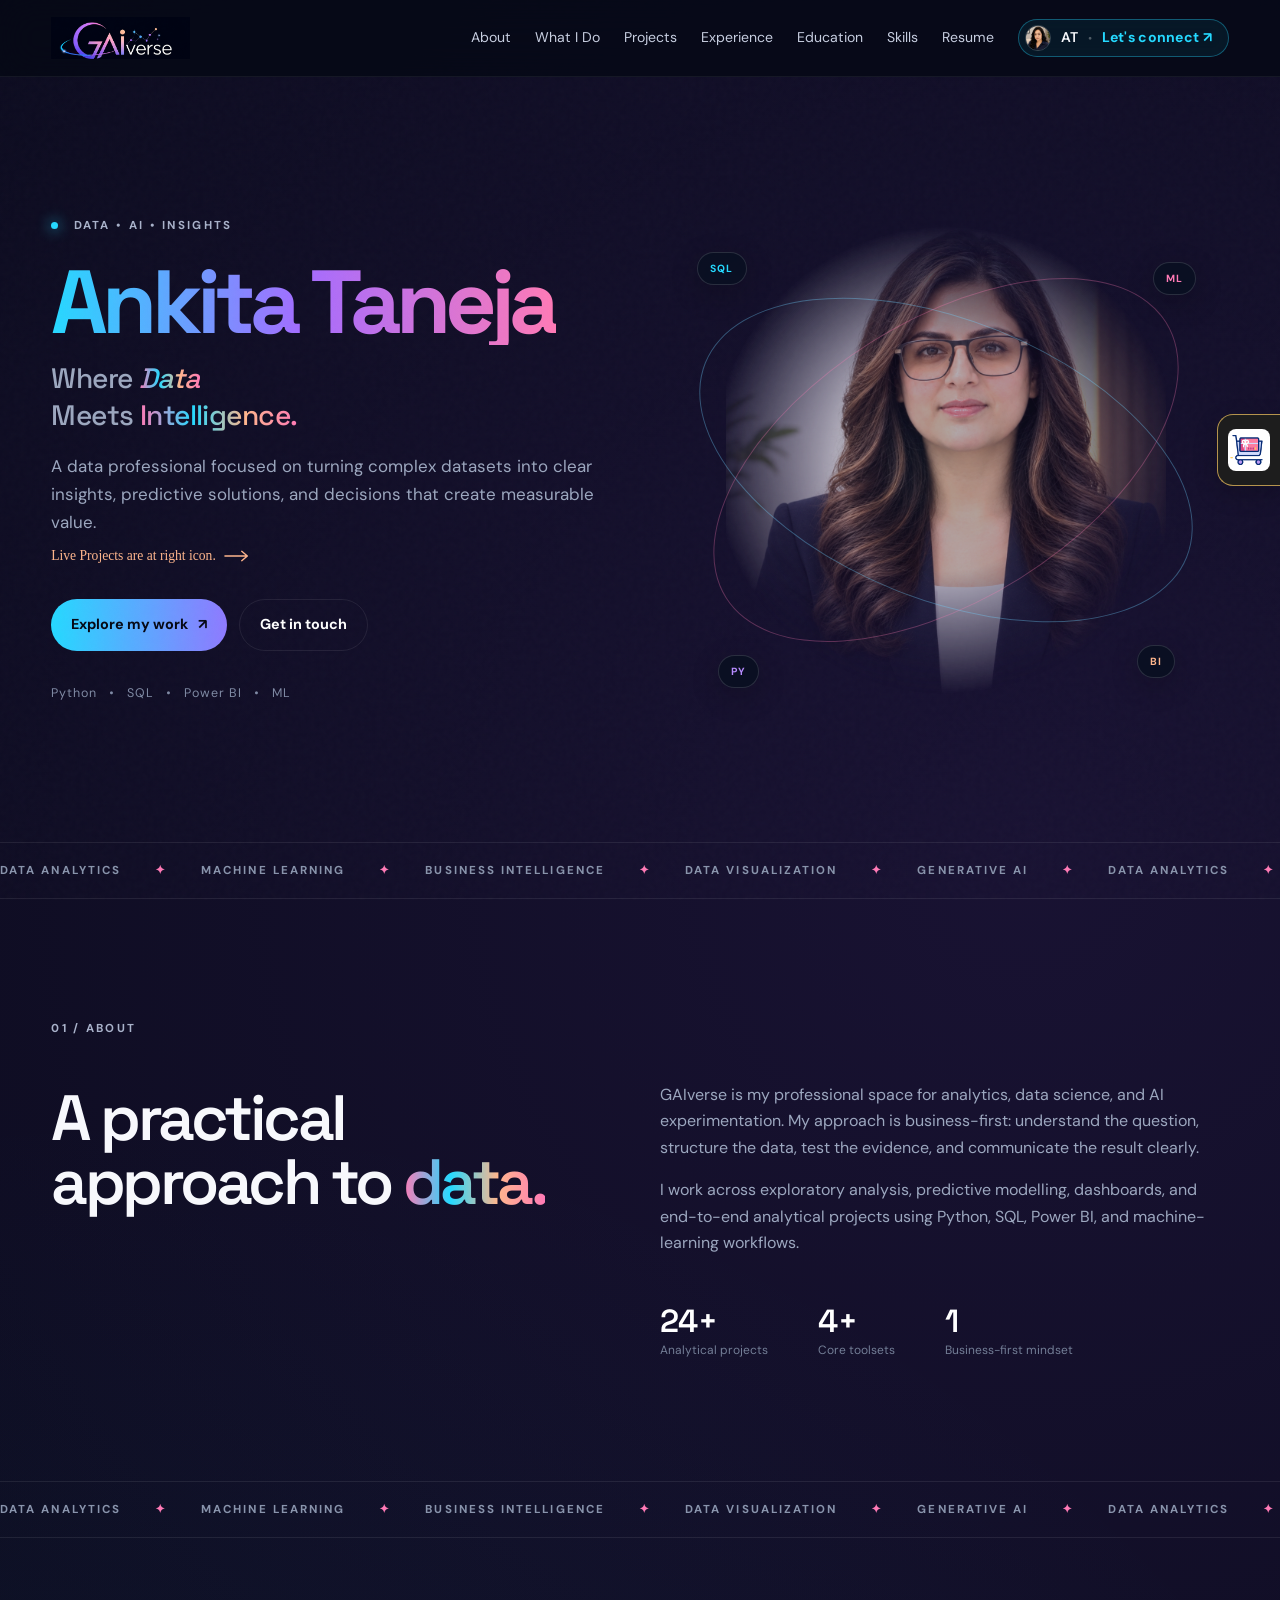
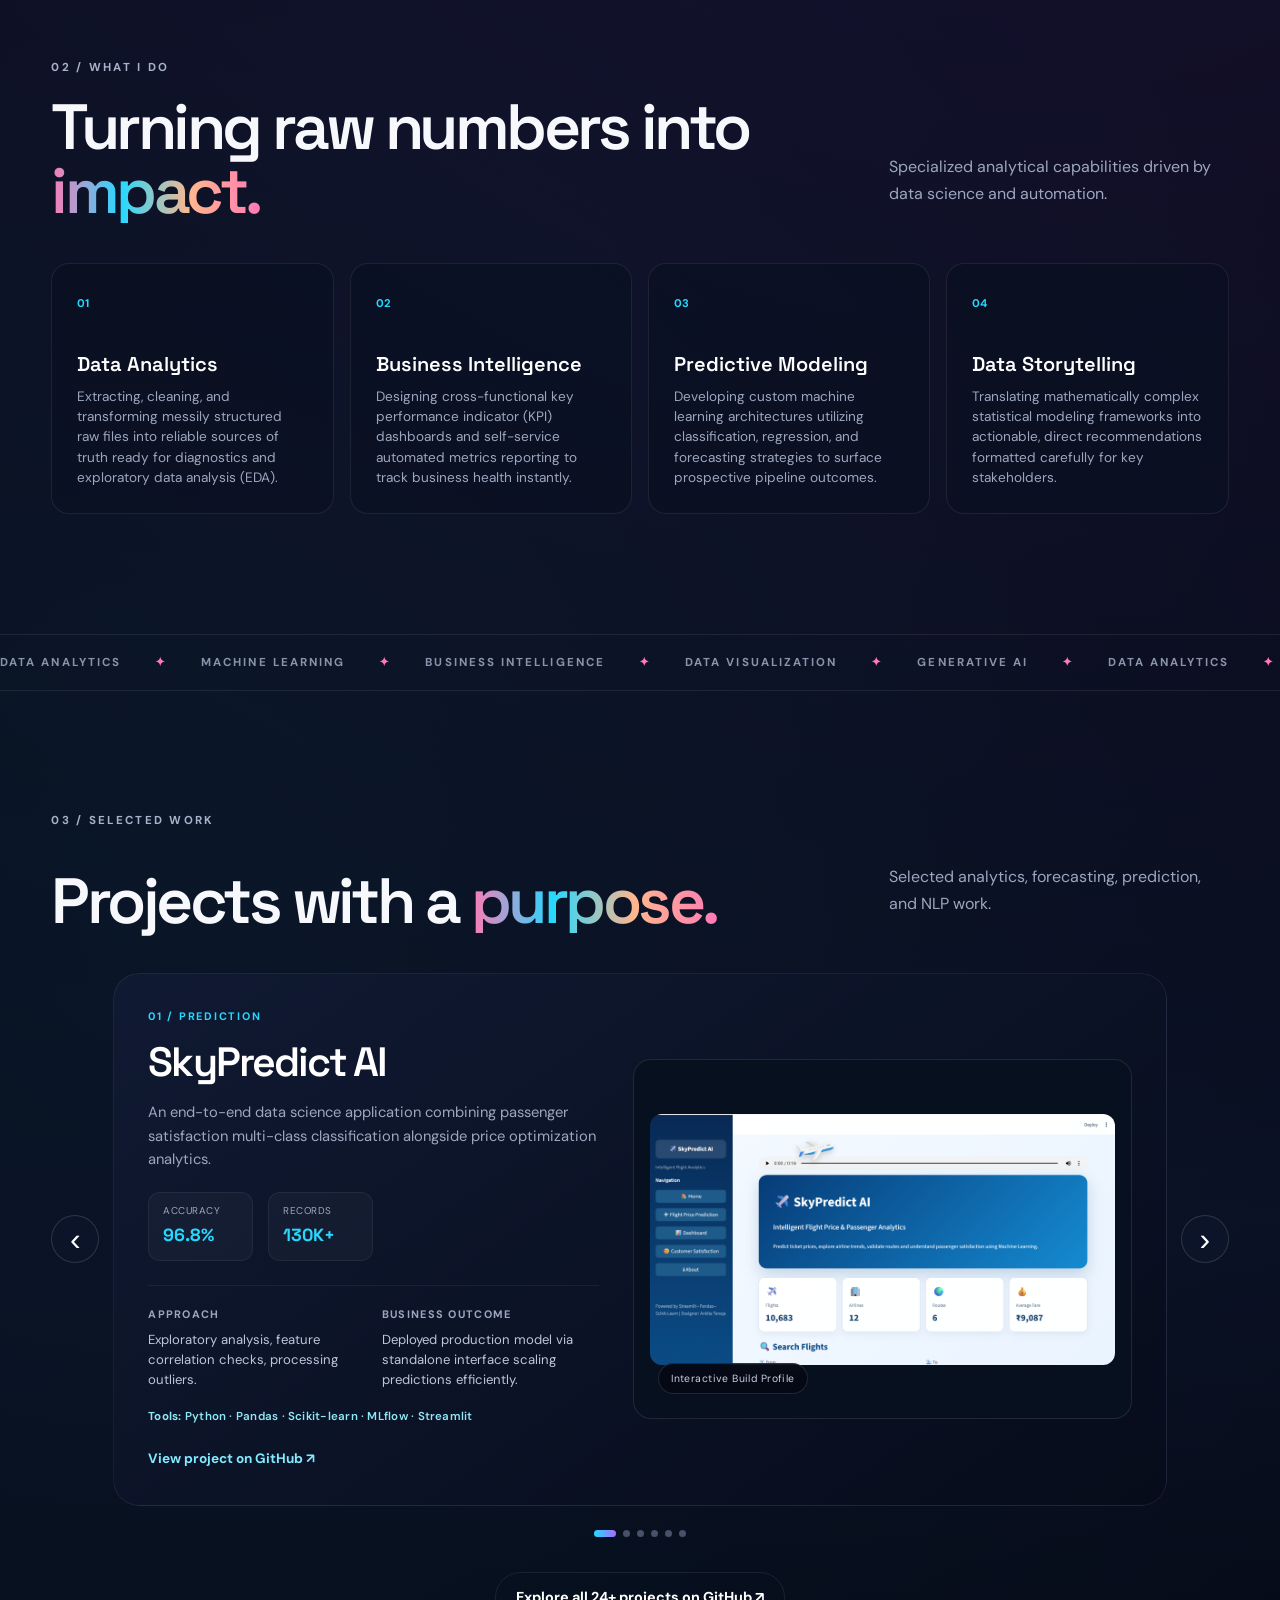
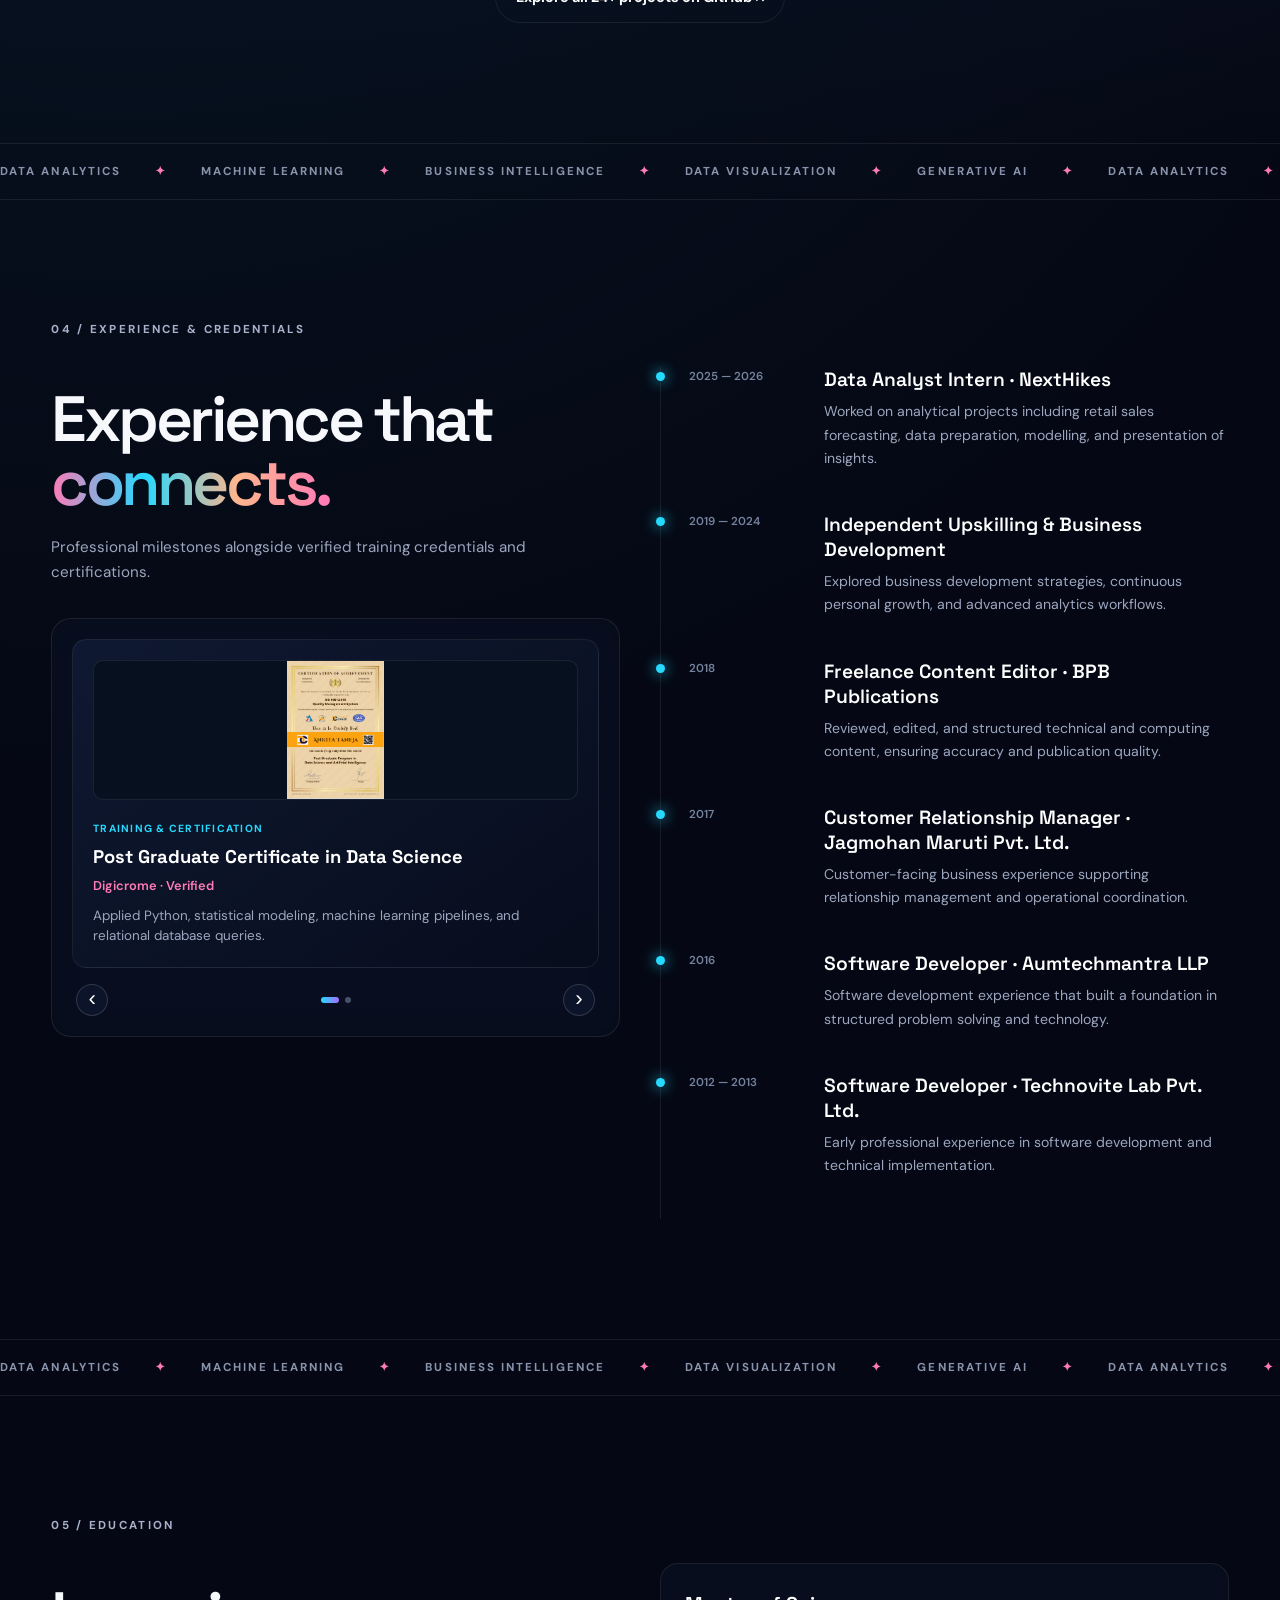
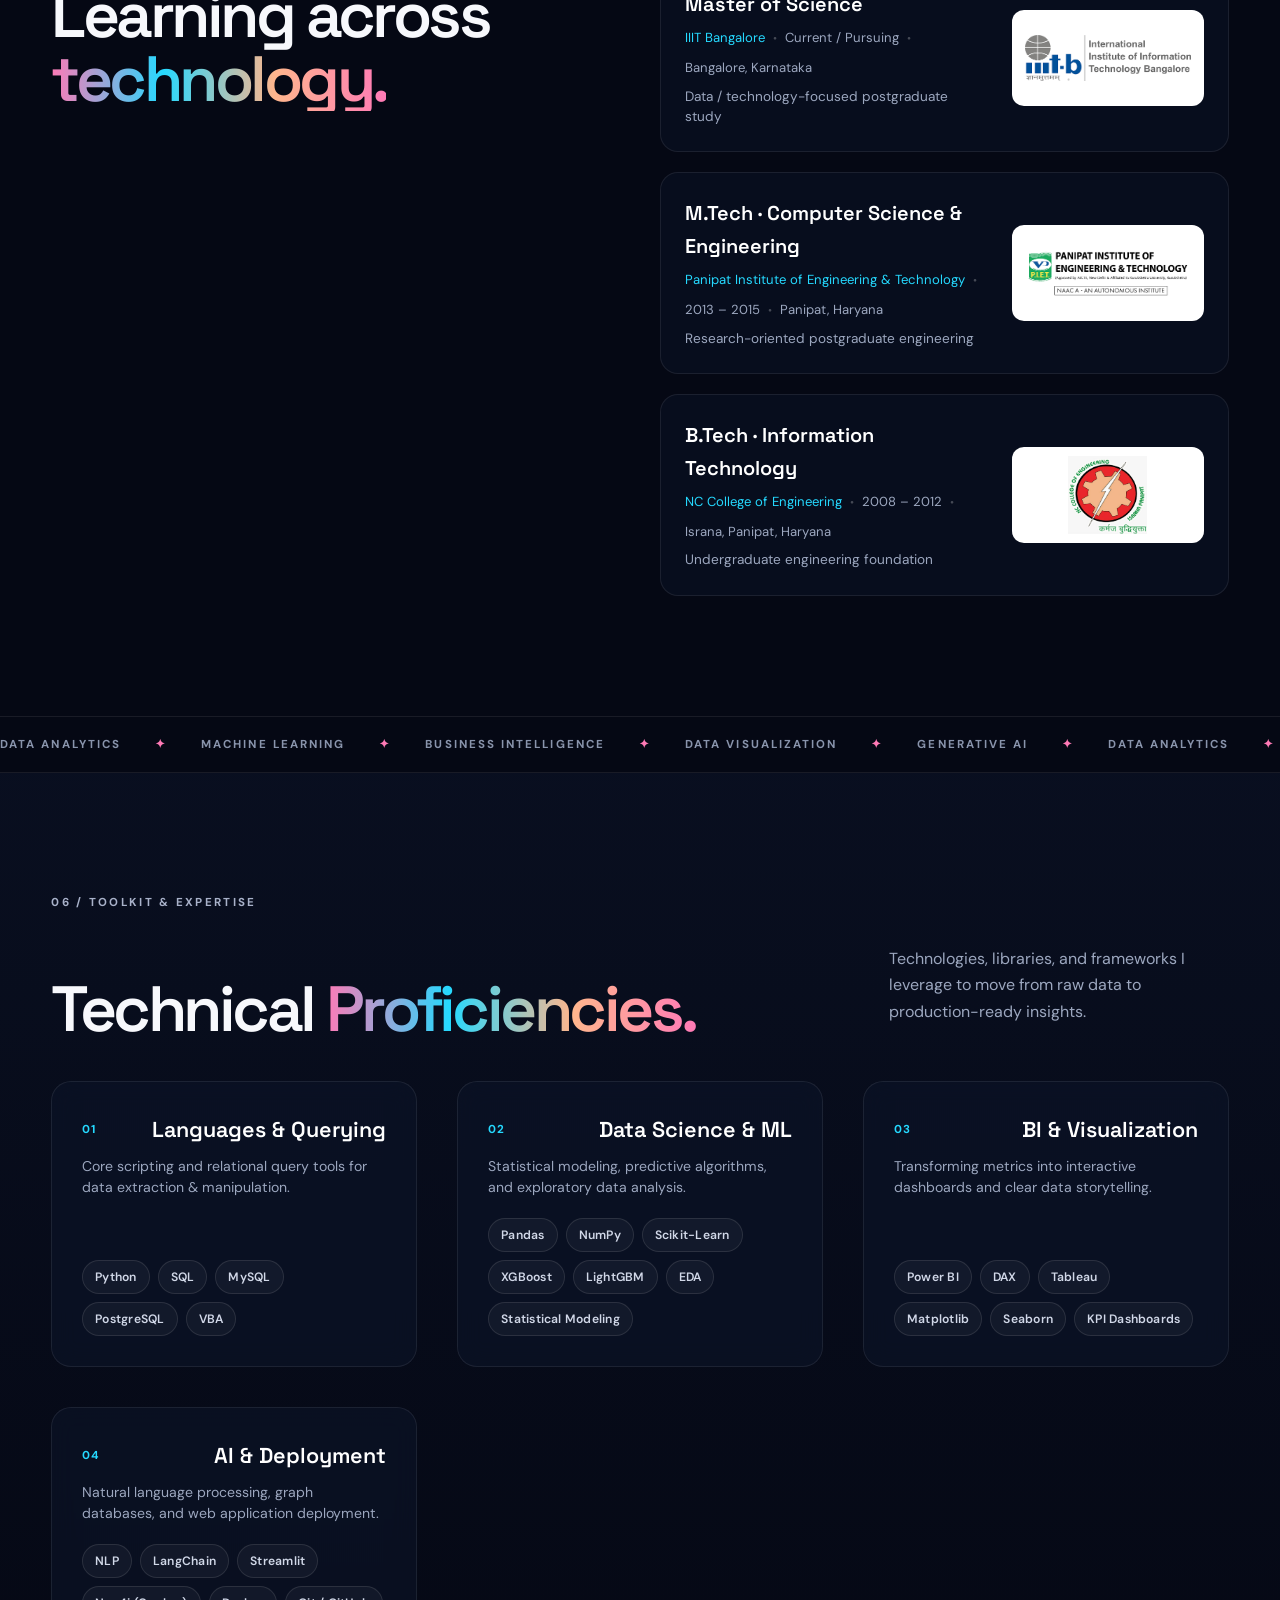
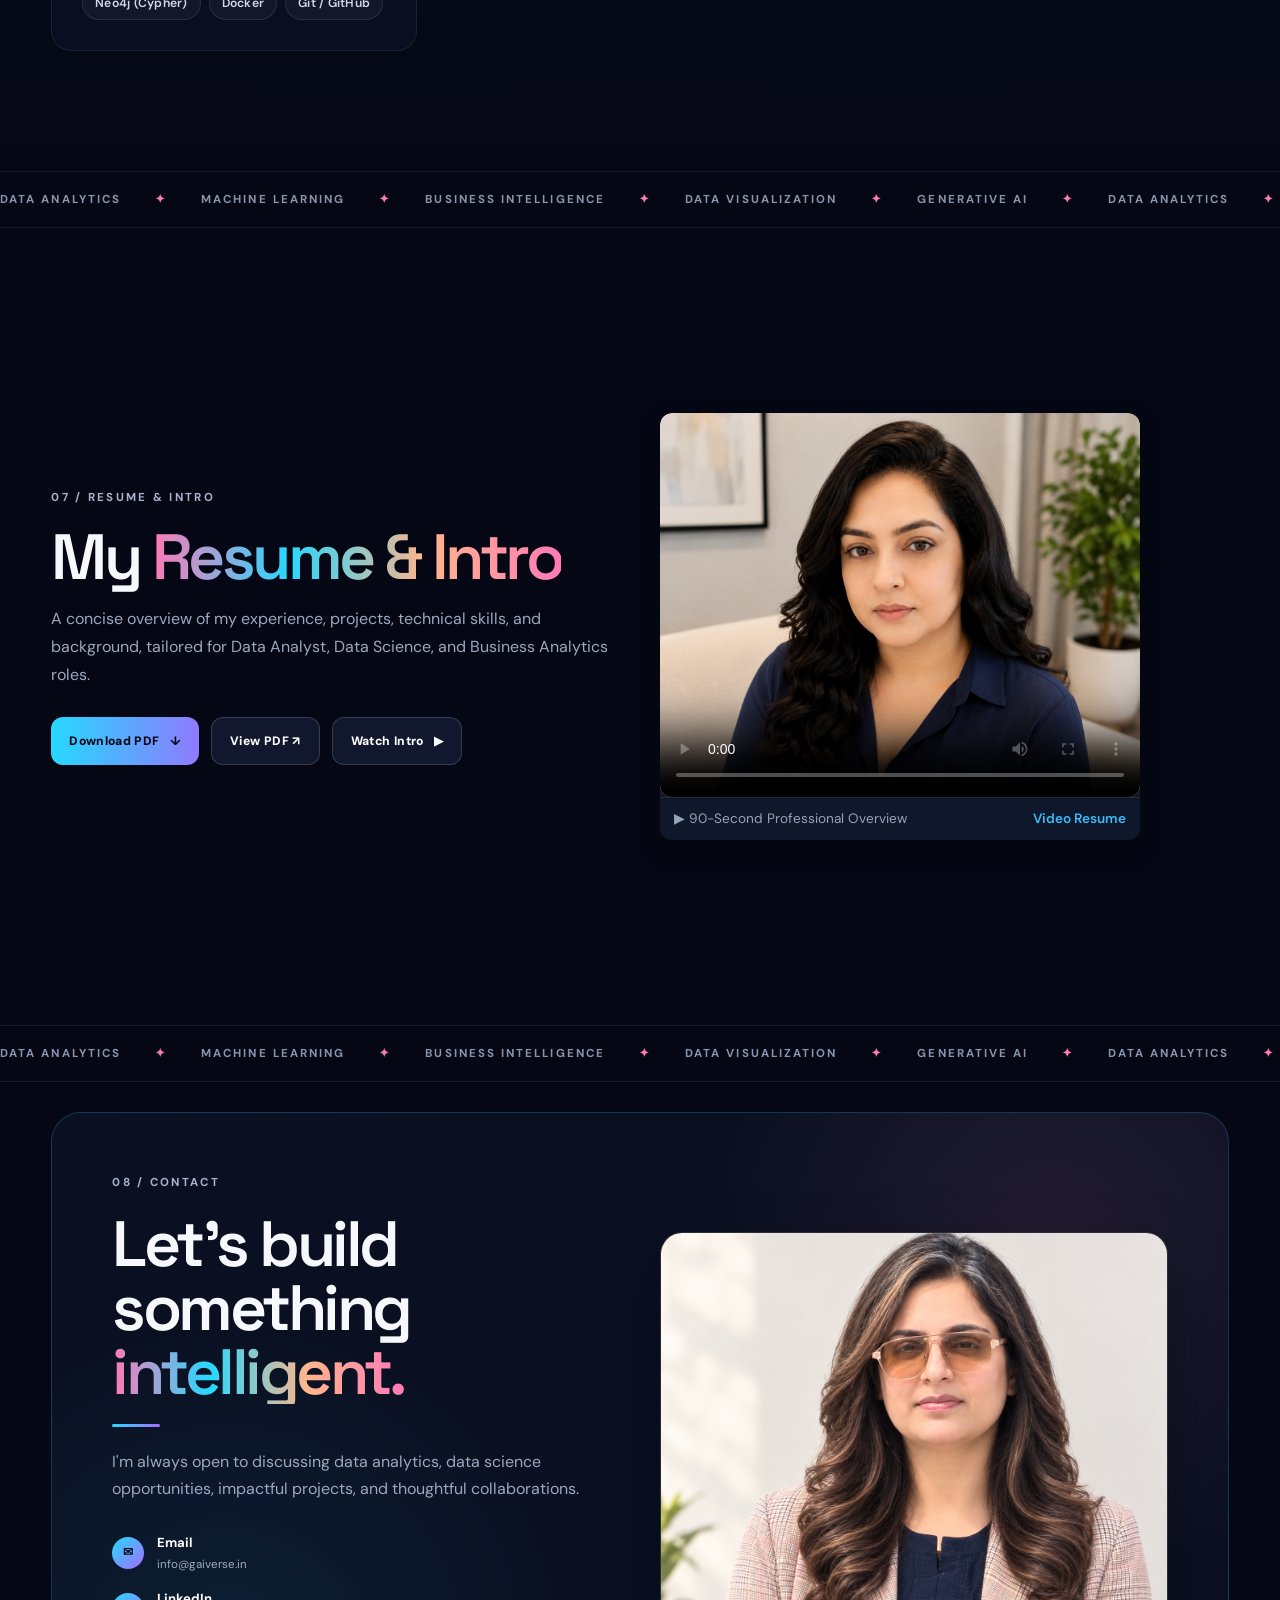
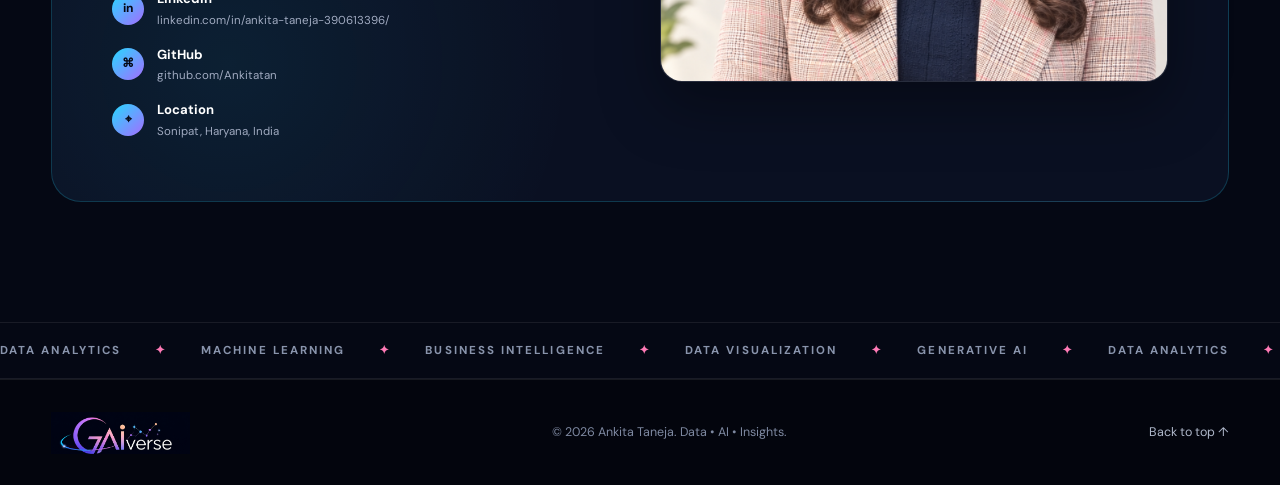
==== commit d0ce93b2: "Update mainpage.html" ====
--- a/mainpage.html
+++ b/mainpage.html
@@ -268,7 +268,7 @@
                       <img src="images/Meritshot.png" alt="Meritshot Academy Certificate" class="cert-preview-img">
                     </div>
                     <span class="cert-badge">TRAINING & CERTIFICATION</span>
-                    <h3>Post Graduate Certificate in Data Science</h3>
+                    <h3>Post Graduate Certificate in Data Science and A.I</h3>
                     <div class="cert-issuer-line">Meritshot Academy · Verified</div>
                     <p>Advanced business analytics, exploratory data analysis, predictive modeling, and data visualization.</p>
                   </div>
